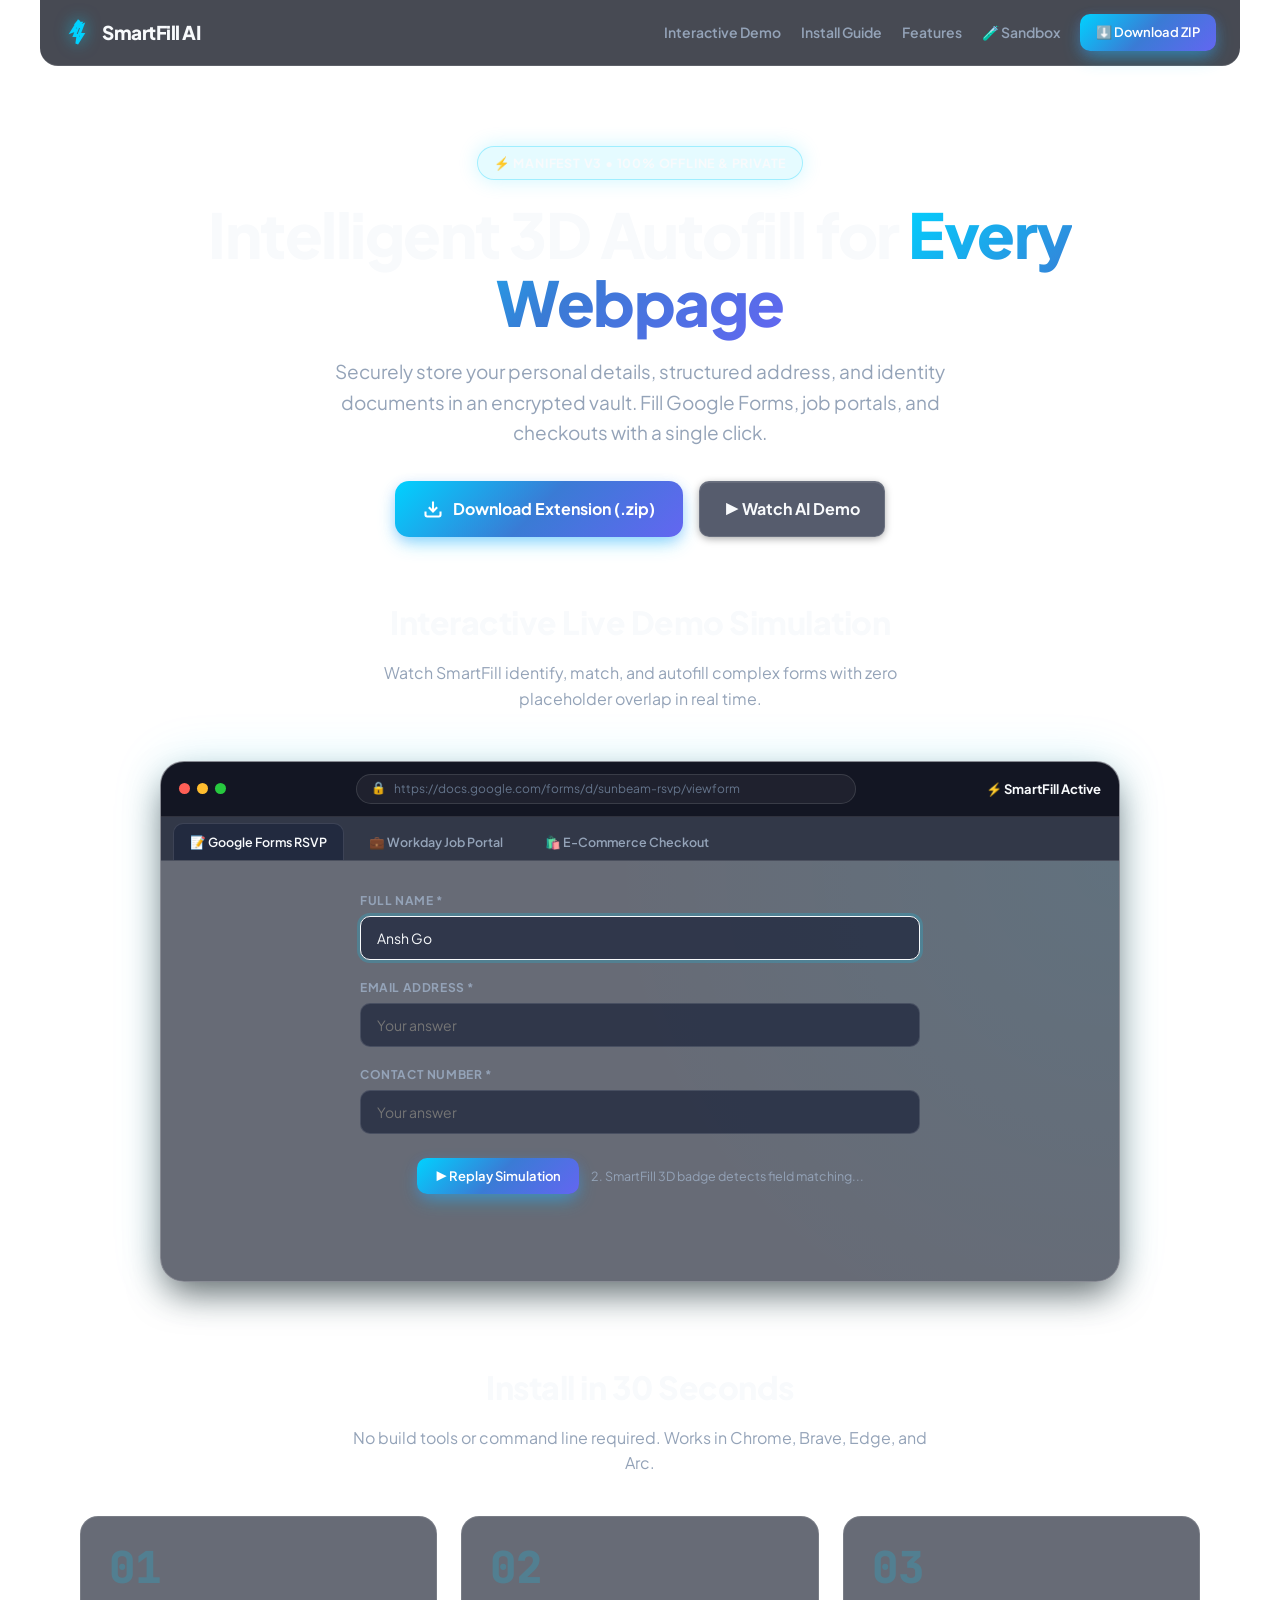
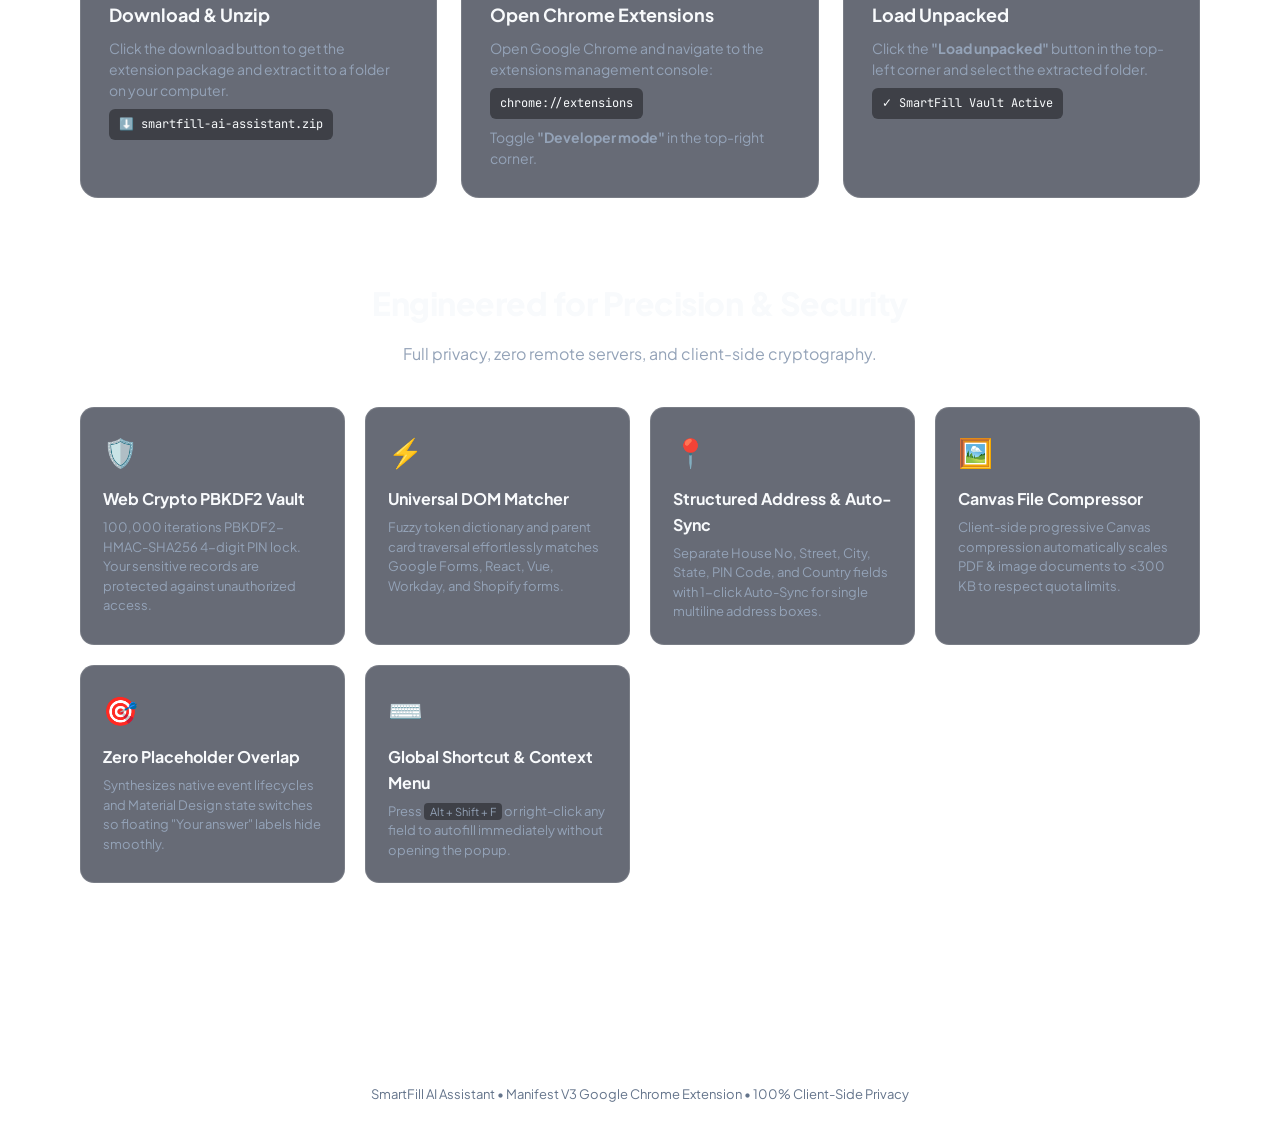
==== index.html @ 6e210630 "feat: complete SmartFill AI Assistant Chrome extension, 3D theme, and Vercel landing page" ====
<!DOCTYPE html>
<html lang="en" data-theme="dark">
<head>
  <meta charset="UTF-8">
  <meta name="viewport" content="width=device-width, initial-scale=1.0">
  <title>SmartFill AI Assistant — Next-Gen 3D Autofill Chrome Extension</title>
  <meta name="description" content="Intelligent 3D Glassmorphic form-filling assistant with client-side document compression & secure cryptographic PIN vault for Google Chrome.">
  <link rel="preconnect" href="https://fonts.googleapis.com">
  <link rel="preconnect" href="https://fonts.gstatic.com" crossorigin>
  <link href="https://fonts.googleapis.com/css2?family=Outfit:wght@300;400;500;600;700;800;900&family=JetBrains+Mono:wght@400;500;700&display=swap" rel="stylesheet">
  <link rel="stylesheet" href="styles/3d-theme.css">
  <style>
    :root {
      --hero-glow: radial-gradient(circle at 50% 20%, rgba(0, 210, 255, 0.15), rgba(112, 0, 255, 0.12) 40%, transparent 70%);
    }

    body {
      background-color: var(--bg-deep);
      background-image: var(--bg-mesh), var(--hero-glow);
      color: var(--text-primary);
      font-family: 'Outfit', -apple-system, sans-serif;
      margin: 0;
      padding: 0;
      overflow-x: hidden;
      line-height: 1.6;
    }

    /* Navbar */
    .navbar {
      position: sticky;
      top: 0;
      z-index: 100;
      backdrop-filter: blur(20px);
      -webkit-backdrop-filter: blur(20px);
      background: rgba(10, 14, 26, 0.75);
      border-bottom: 1px solid var(--glass-border);
      padding: 14px 24px;
      display: flex;
      justify-content: space-between;
      align-items: center;
      max-width: 1200px;
      margin: 0 auto;
      border-radius: 0 0 var(--radius-lg) var(--radius-lg);
    }

    .brand-logo {
      display: flex;
      align-items: center;
      gap: 10px;
      text-decoration: none;
      color: var(--text-primary);
      font-weight: 800;
      font-size: 19px;
      letter-spacing: -0.5px;
    }

    .brand-logo svg {
      width: 28px;
      height: 28px;
      filter: drop-shadow(0 0 8px rgba(0, 210, 255, 0.6));
    }

    .nav-links {
      display: flex;
      align-items: center;
      gap: 20px;
    }

    .nav-link {
      color: var(--text-secondary);
      text-decoration: none;
      font-size: 14px;
      font-weight: 600;
      transition: color var(--transition-fast);
    }
    .nav-link:hover {
      color: var(--primary-cyan);
    }

    /* Container */
    .landing-container {
      max-width: 1160px;
      margin: 0 auto;
      padding: 40px 20px 80px 20px;
    }

    /* Hero Section */
    .hero-section {
      text-align: center;
      padding: 40px 0 60px 0;
      position: relative;
    }

    .hero-badge {
      display: inline-flex;
      align-items: center;
      gap: 8px;
      padding: 6px 16px;
      border-radius: 30px;
      background: rgba(0, 210, 255, 0.1);
      border: 1px solid rgba(0, 210, 255, 0.3);
      color: var(--primary-cyan);
      font-size: 12.5px;
      font-weight: 700;
      text-transform: uppercase;
      letter-spacing: 0.8px;
      margin-bottom: 20px;
      box-shadow: 0 0 20px rgba(0, 210, 255, 0.2);
    }

    .hero-title {
      font-size: clamp(36px, 6vw, 62px);
      font-weight: 900;
      line-height: 1.1;
      letter-spacing: -1.5px;
      margin: 0 auto 20px auto;
      max-width: 900px;
    }

    .hero-title span {
      background: var(--primary-gradient);
      -webkit-background-clip: text;
      -webkit-text-fill-color: transparent;
    }

    .hero-subtitle {
      font-size: clamp(16px, 2vw, 19px);
      color: var(--text-secondary);
      max-width: 680px;
      margin: 0 auto 34px auto;
    }

    .hero-actions {
      display: flex;
      justify-content: center;
      gap: 16px;
      flex-wrap: wrap;
    }

    .btn-download-hero {
      padding: 14px 28px;
      font-size: 16px;
      font-weight: 700;
      border-radius: var(--radius-md);
      display: inline-flex;
      align-items: center;
      gap: 10px;
      text-decoration: none;
    }

    /* Interactive Demo Player Box */
    .demo-player-container {
      margin: 50px auto;
      max-width: 960px;
      border-radius: var(--radius-xl);
      background: var(--surface-1);
      border: 1px solid var(--glass-border-hover);
      box-shadow: var(--depth-lg), 0 0 50px rgba(0, 210, 255, 0.15);
      overflow: hidden;
      position: relative;
    }

    .demo-browser-bar {
      background: rgba(10, 14, 26, 0.9);
      padding: 12px 18px;
      display: flex;
      align-items: center;
      justify-content: space-between;
      border-bottom: 1px solid var(--glass-border);
    }

    .browser-dots {
      display: flex;
      gap: 7px;
    }
    .browser-dot {
      width: 11px;
      height: 11px;
      border-radius: 50%;
    }
    .dot-red { background: #ff5f56; }
    .dot-yellow { background: #ffbd2e; }
    .dot-green { background: #27c93f; }

    .browser-address-bar {
      flex: 1;
      max-width: 500px;
      margin: 0 16px;
      background: rgba(255, 255, 255, 0.05);
      border: 1px solid var(--glass-border);
      border-radius: 20px;
      padding: 4px 14px;
      font-size: 12px;
      color: var(--text-muted);
      display: flex;
      align-items: center;
      gap: 8px;
      font-family: 'JetBrains Mono', monospace;
    }

    .demo-tabs-bar {
      display: flex;
      background: rgba(15, 23, 42, 0.6);
      border-bottom: 1px solid var(--glass-border);
      padding: 6px 12px 0 12px;
      gap: 8px;
    }

    .demo-tab-item {
      padding: 8px 16px;
      font-size: 12.5px;
      font-weight: 600;
      color: var(--text-secondary);
      border-radius: var(--radius-sm) var(--radius-sm) 0 0;
      cursor: pointer;
      border: 1px solid transparent;
      border-bottom: none;
      transition: all var(--transition-fast);
      display: flex;
      align-items: center;
      gap: 6px;
    }

    .demo-tab-item.active {
      background: var(--surface-2);
      color: var(--primary-cyan);
      border-color: var(--glass-border);
    }

    /* Simulation Stage */
    .demo-stage {
      padding: 30px;
      min-height: 420px;
      position: relative;
      background: radial-gradient(circle at top right, rgba(0, 210, 255, 0.06), transparent 50%);
    }

    .stage-form {
      max-width: 560px;
      margin: 0 auto;
    }

    .sim-field {
      margin-bottom: 18px;
      position: relative;
    }

    .sim-label {
      font-size: 12px;
      font-weight: 700;
      text-transform: uppercase;
      letter-spacing: 0.6px;
      color: var(--text-secondary);
      margin-bottom: 6px;
      display: block;
    }

    .sim-input-wrapper {
      position: relative;
    }

    .sim-input {
      width: 100%;
      box-sizing: border-box;
      padding: 12px 16px;
      font-size: 14px;
      background: var(--surface-2);
      border: 1px solid var(--glass-border);
      border-radius: var(--radius-sm);
      color: var(--text-primary);
      outline: none;
      transition: all 0.3s cubic-bezier(0.4, 0, 0.2, 1);
    }

    .sim-input.sim-active {
      border-color: var(--primary-cyan);
      box-shadow: 0 0 0 3px rgba(0, 210, 255, 0.2);
    }

    .sim-input.sim-filled {
      border-color: #10B981;
      background: rgba(16, 185, 129, 0.08);
      box-shadow: 0 0 15px rgba(16, 185, 129, 0.25);
    }

    /* Floating 3D Simulated Badge */
    .sim-floating-badge {
      position: absolute;
      top: -14px;
      right: 14px;
      background: linear-gradient(135deg, rgba(0, 210, 255, 0.95), rgba(112, 0, 255, 0.95));
      color: #ffffff;
      padding: 4px 10px;
      border-radius: 20px;
      font-size: 11px;
      font-weight: 800;
      letter-spacing: 0.5px;
      display: flex;
      align-items: center;
      gap: 5px;
      box-shadow: 0 4px 15px rgba(0, 210, 255, 0.6);
      transform: scale(0);
      opacity: 0;
      transition: all 0.3s cubic-bezier(0.34, 1.56, 0.64, 1);
      cursor: pointer;
      z-index: 10;
    }

    .sim-floating-badge.visible {
      transform: scale(1);
      opacity: 1;
      animation: pulseGlow 1.8s infinite ease-in-out;
    }

    @keyframes pulseGlow {
      0%, 100% { box-shadow: 0 4px 15px rgba(0, 210, 255, 0.6); }
      50% { box-shadow: 0 6px 25px rgba(0, 210, 255, 0.9), 0 0 30px rgba(112, 0, 255, 0.7); }
    }

    .sim-controls {
      display: flex;
      justify-content: center;
      align-items: center;
      gap: 12px;
      margin-top: 24px;
    }

    /* Steps Grid */
    .steps-section {
      margin: 80px 0;
      text-align: center;
    }

    .section-headline {
      font-size: 32px;
      font-weight: 800;
      letter-spacing: -0.5px;
      margin-bottom: 12px;
    }

    .section-desc {
      color: var(--text-secondary);
      font-size: 16px;
      max-width: 600px;
      margin: 0 auto 40px auto;
    }

    .steps-grid {
      display: grid;
      grid-template-columns: repeat(auto-fit, minmax(300px, 1fr));
      gap: 24px;
      text-align: left;
    }

    .step-card {
      background: var(--surface-1);
      border: 1px solid var(--glass-border);
      border-radius: var(--radius-lg);
      padding: 28px;
      position: relative;
      overflow: hidden;
      transition: all var(--transition-normal);
    }
    .step-card:hover {
      transform: translateY(-4px);
      border-color: var(--primary-cyan);
      box-shadow: var(--depth-md), 0 0 25px rgba(0, 210, 255, 0.15);
    }

    .step-number {
      font-size: 44px;
      font-weight: 900;
      color: rgba(0, 210, 255, 0.2);
      line-height: 1;
      margin-bottom: 12px;
      font-family: 'JetBrains Mono', monospace;
    }

    .step-title {
      font-size: 18px;
      font-weight: 700;
      margin-bottom: 8px;
      color: var(--text-primary);
    }

    .step-text {
      color: var(--text-secondary);
      font-size: 14px;
      line-height: 1.5;
    }

    .step-code {
      background: rgba(0, 0, 0, 0.4);
      padding: 6px 10px;
      border-radius: var(--radius-xs);
      font-family: 'JetBrains Mono', monospace;
      font-size: 12px;
      color: var(--primary-cyan);
      display: inline-block;
      margin-top: 8px;
    }

    /* Features Grid */
    .features-grid {
      display: grid;
      grid-template-columns: repeat(auto-fit, minmax(260px, 1fr));
      gap: 20px;
      margin-top: 30px;
    }

    .feature-card {
      background: var(--surface-1);
      border: 1px solid var(--glass-border);
      border-radius: var(--radius-md);
      padding: 22px;
      transition: all var(--transition-fast);
    }
    .feature-card:hover {
      border-color: var(--glass-border-hover);
      transform: translateY(-2px);
    }

    .feature-icon {
      font-size: 28px;
      margin-bottom: 12px;
      display: inline-block;
    }

    .feature-title {
      font-size: 16px;
      font-weight: 700;
      margin-bottom: 6px;
    }

    .feature-desc {
      font-size: 13px;
      color: var(--text-secondary);
      line-height: 1.5;
    }

    /* Footer */
    footer {
      border-top: 1px solid var(--glass-border);
      padding: 40px 20px;
      text-align: center;
      color: var(--text-muted);
      font-size: 13px;
    }
  </style>
</head>
<body>

  <!-- Top Navigation -->
  <header class="navbar">
    <a href="#" class="brand-logo">
      <svg viewBox="0 0 24 24" fill="none" stroke="#00d2ff" stroke-width="2.5">
        <path d="m13 2-2 2.5h3L11 8l5-2-3 8h3L11 22l1-7H9l2-5-4 1.5L13 2z"/>
      </svg>
      <span>SmartFill AI</span>
    </a>
    <nav class="nav-links">
      <a href="#demo" class="nav-link">Interactive Demo</a>
      <a href="#install" class="nav-link">Install Guide</a>
      <a href="#features" class="nav-link">Features</a>
      <a href="test-form.html" target="_blank" class="nav-link">🧪 Sandbox</a>
      <a href="smartfill-ai-assistant.zip" download="smartfill-ai-assistant.zip" class="btn-3d btn-primary" style="padding:8px 16px; font-size:13px;">
        ⬇️ Download ZIP
      </a>
    </nav>
  </header>

  <div class="landing-container">
    
    <!-- Hero Section -->
    <section class="hero-section">
      <div class="hero-badge">⚡ Manifest V3 • 100% Offline & Private</div>
      <h1 class="hero-title">Intelligent 3D Autofill for <span>Every Webpage</span></h1>
      <p class="hero-subtitle">
        Securely store your personal details, structured address, and identity documents in an encrypted vault. Fill Google Forms, job portals, and checkouts with a single click.
      </p>

      <div class="hero-actions">
        <a href="smartfill-ai-assistant.zip" download="smartfill-ai-assistant.zip" class="btn-3d btn-primary btn-download-hero">
          <svg width="20" height="20" viewBox="0 0 24 24" fill="none" stroke="currentColor" stroke-width="2.5">
            <path d="M21 15v4a2 2 0 0 1-2 2H5a2 2 0 0 1-2-2v-4M7 10l5 5 5-5M12 15V3"/>
          </svg>
          Download Extension (.zip)
        </a>
        <a href="#demo" class="btn-3d btn-secondary" style="padding:14px 24px; font-size:16px; font-weight:700; text-decoration:none;">
          ▶ Watch AI Demo
        </a>
      </div>
    </section>

    <!-- Interactive AI Generated Video & Simulation Demo -->
    <section id="demo" style="scroll-margin-top: 80px;">
      <div style="text-align:center; margin-bottom:20px;">
        <h2 class="section-headline">Interactive Live Demo Simulation</h2>
        <p class="section-desc">Watch SmartFill identify, match, and autofill complex forms with zero placeholder overlap in real time.</p>
      </div>

      <div class="demo-player-container">
        <!-- Mock Browser Window -->
        <div class="demo-browser-bar">
          <div class="browser-dots">
            <span class="browser-dot dot-red"></span>
            <span class="browser-dot dot-yellow"></span>
            <span class="browser-dot dot-green"></span>
          </div>
          <div class="browser-address-bar">
            🔒 <span id="demoUrlText">https://docs.google.com/forms/d/sunbeam-rsvp/viewform</span>
          </div>
          <div style="font-size:13px; font-weight:700; color:var(--primary-cyan);">
            ⚡ SmartFill Active
          </div>
        </div>

        <!-- Demo Category Switcher -->
        <div class="demo-tabs-bar">
          <div class="demo-tab-item active" data-scenario="gform">📝 Google Forms RSVP</div>
          <div class="demo-tab-item" data-scenario="job">💼 Workday Job Portal</div>
          <div class="demo-tab-item" data-scenario="checkout">🛍️ E-Commerce Checkout</div>
        </div>

        <!-- Simulation Stage -->
        <div class="demo-stage">
          <div class="stage-form" id="simFormContainer">
            
            <!-- Field 1 -->
            <div class="sim-field">
              <label class="sim-label" id="simLabel1">Full Name *</label>
              <div class="sim-input-wrapper">
                <input type="text" class="sim-input" id="simInput1" placeholder="Your answer" readonly>
                <div class="sim-floating-badge" id="simBadge1">
                  ⚡ SmartFill
                </div>
              </div>
            </div>

            <!-- Field 2 -->
            <div class="sim-field">
              <label class="sim-label" id="simLabel2">Email Address *</label>
              <div class="sim-input-wrapper">
                <input type="text" class="sim-input" id="simInput2" placeholder="Your answer" readonly>
                <div class="sim-floating-badge" id="simBadge2">
                  ⚡ SmartFill
                </div>
              </div>
            </div>

            <!-- Field 3 -->
            <div class="sim-field">
              <label class="sim-label" id="simLabel3">Contact Number *</label>
              <div class="sim-input-wrapper">
                <input type="text" class="sim-input" id="simInput3" placeholder="Your answer" readonly>
                <div class="sim-floating-badge" id="simBadge3">
                  ⚡ SmartFill
                </div>
              </div>
            </div>

          </div>

          <div class="sim-controls">
            <button id="simPlayBtn" class="btn-3d btn-primary btn-sm">▶ Replay Simulation</button>
            <span id="simStatusText" style="font-size:12.5px; color:var(--text-secondary);">Simulating user interaction...</span>
          </div>
        </div>
      </div>
    </section>

    <!-- Installation Steps Section -->
    <section id="install" class="steps-section" style="scroll-margin-top: 80px;">
      <h2 class="section-headline">Install in 30 Seconds</h2>
      <p class="section-desc">No build tools or command line required. Works in Chrome, Brave, Edge, and Arc.</p>

      <div class="steps-grid">
        <div class="step-card">
          <div class="step-number">01</div>
          <h3 class="step-title">Download & Unzip</h3>
          <p class="step-text">Click the download button to get the extension package and extract it to a folder on your computer.</p>
          <a href="smartfill-ai-assistant.zip" download="smartfill-ai-assistant.zip" class="step-code" style="text-decoration:none; display:inline-block;">⬇️ smartfill-ai-assistant.zip</a>
        </div>

        <div class="step-card">
          <div class="step-number">02</div>
          <h3 class="step-title">Open Chrome Extensions</h3>
          <p class="step-text">Open Google Chrome and navigate to the extensions management console:</p>
          <span class="step-code">chrome://extensions</span>
          <p class="step-text" style="margin-top:8px;">Toggle <strong>"Developer mode"</strong> in the top-right corner.</p>
        </div>

        <div class="step-card">
          <div class="step-number">03</div>
          <h3 class="step-title">Load Unpacked</h3>
          <p class="step-text">Click the <strong>"Load unpacked"</strong> button in the top-left corner and select the extracted folder.</p>
          <span class="step-code">✓ SmartFill Vault Active</span>
        </div>
      </div>
    </section>

    <!-- Features Section -->
    <section id="features" style="margin: 80px 0; scroll-margin-top: 80px;">
      <div style="text-align:center;">
        <h2 class="section-headline">Engineered for Precision & Security</h2>
        <p class="section-desc">Full privacy, zero remote servers, and client-side cryptography.</p>
      </div>

      <div class="features-grid">
        <div class="feature-card">
          <div class="feature-icon">🛡️</div>
          <h3 class="feature-title">Web Crypto PBKDF2 Vault</h3>
          <p class="feature-desc">100,000 iterations PBKDF2-HMAC-SHA256 4-digit PIN lock. Your sensitive records are protected against unauthorized access.</p>
        </div>

        <div class="feature-card">
          <div class="feature-icon">⚡</div>
          <h3 class="feature-title">Universal DOM Matcher</h3>
          <p class="feature-desc">Fuzzy token dictionary and parent card traversal effortlessly matches Google Forms, React, Vue, Workday, and Shopify forms.</p>
        </div>

        <div class="feature-card">
          <div class="feature-icon">📍</div>
          <h3 class="feature-title">Structured Address & Auto-Sync</h3>
          <p class="feature-desc">Separate House No, Street, City, State, PIN Code, and Country fields with 1-click Auto-Sync for single multiline address boxes.</p>
        </div>

        <div class="feature-card">
          <div class="feature-icon">🖼️</div>
          <h3 class="feature-title">Canvas File Compressor</h3>
          <p class="feature-desc">Client-side progressive Canvas compression automatically scales PDF & image documents to <300 KB to respect quota limits.</p>
        </div>

        <div class="feature-card">
          <div class="feature-icon">🎯</div>
          <h3 class="feature-title">Zero Placeholder Overlap</h3>
          <p class="feature-desc">Synthesizes native event lifecycles and Material Design state switches so floating "Your answer" labels hide smoothly.</p>
        </div>

        <div class="feature-card">
          <div class="feature-icon">⌨️</div>
          <h3 class="feature-title">Global Shortcut & Context Menu</h3>
          <p class="feature-desc">Press <kbd style="background:rgba(0,0,0,0.4); padding:2px 6px; border-radius:4px; font-size:11px;">Alt + Shift + F</kbd> or right-click any field to autofill immediately without opening the popup.</p>
        </div>
      </div>
    </section>

  </div>

  <footer>
    <p>SmartFill AI Assistant • Manifest V3 Google Chrome Extension • 100% Client-Side Privacy</p>
  </footer>

  <!-- Simulation Script -->
  <script>
    const scenarios = {
      gform: {
        url: 'https://docs.google.com/forms/d/sunbeam-rsvp/viewform',
        f1: { label: 'Full Name *', value: 'Ansh Goyal' },
        f2: { label: 'Email Address(You Used to Fill The Form) *', value: 'ansh.26bcs10099@sst.scaler.com' },
        f3: { label: 'Contact Number *', value: '9950510357' }
      },
      job: {
        url: 'https://workday.com/careers/senior-engineer/apply',
        f1: { label: 'Candidate Full Name', value: 'Ansh Goyal' },
        f2: { label: 'Work Email Address', value: 'ansh.26bcs10099@sst.scaler.com' },
        f3: { label: 'Mobile / Phone', value: '+91 9950510357' }
      },
      checkout: {
        url: 'https://checkout.shopify.com/pay/order-8921',
        f1: { label: 'Recipient Name', value: 'Ansh Goyal' },
        f2: { label: 'Billing Email', value: 'ansh.26bcs10099@sst.scaler.com' },
        f3: { label: 'Phone Number', value: '+91 9950510357' }
      }
    };

    let currentScenario = 'gform';
    let simTimeout = null;

    const demoUrlText = document.getElementById('demoUrlText');
    const simLabel1 = document.getElementById('simLabel1');
    const simLabel2 = document.getElementById('simLabel2');
    const simLabel3 = document.getElementById('simLabel3');
    const simInput1 = document.getElementById('simInput1');
    const simInput2 = document.getElementById('simInput2');
    const simInput3 = document.getElementById('simInput3');
    const simBadge1 = document.getElementById('simBadge1');
    const simBadge2 = document.getElementById('simBadge2');
    const simBadge3 = document.getElementById('simBadge3');
    const simPlayBtn = document.getElementById('simPlayBtn');
    const simStatusText = document.getElementById('simStatusText');
    const demoTabItems = document.querySelectorAll('.demo-tab-item');

    function loadScenario(key) {
      currentScenario = key;
      const data = scenarios[key];
      demoUrlText.textContent = data.url;
      simLabel1.textContent = data.f1.label;
      simLabel2.textContent = data.f2.label;
      simLabel3.textContent = data.f3.label;
      resetSimulation();
      runSimulation();
    }

    demoTabItems.forEach(tab => {
      tab.addEventListener('click', () => {
        demoTabItems.forEach(t => t.classList.remove('active'));
        tab.classList.add('active');
        loadScenario(tab.getAttribute('data-scenario'));
      });
    });

    function resetSimulation() {
      if (simTimeout) clearTimeout(simTimeout);
      [simInput1, simInput2, simInput3].forEach(input => {
        input.value = '';
        input.classList.remove('sim-active', 'sim-filled');
      });
      [simBadge1, simBadge2, simBadge3].forEach(badge => {
        badge.classList.remove('visible');
      });
    }

    function typeWriter(element, text, callback) {
      let i = 0;
      element.value = '';
      element.classList.add('sim-active');
      const interval = setInterval(() => {
        element.value += text.charAt(i);
        i++;
        if (i >= text.length) {
          clearInterval(interval);
          element.classList.remove('sim-active');
          element.classList.add('sim-filled');
          if (callback) callback();
        }
      }, 45);
    }

    function runSimulation() {
      resetSimulation();
      const data = scenarios[currentScenario];
      simStatusText.textContent = '1. User focuses field...';

      // Step 1: Focus input 1 & reveal badge
      simTimeout = setTimeout(() => {
        simInput1.classList.add('sim-active');
        simBadge1.classList.add('visible');
        simStatusText.textContent = '2. SmartFill 3D badge detects field matching...';

        // Step 2: Click badge & fill Field 1
        simTimeout = setTimeout(() => {
          simBadge1.classList.remove('visible');
          typeWriter(simInput1, data.f1.value, () => {
            simStatusText.textContent = '3. Autofilling remaining fields across page...';

            // Step 3: Fill Field 2
            simTimeout = setTimeout(() => {
              typeWriter(simInput2, data.f2.value, () => {
                
                // Step 4: Fill Field 3
                simTimeout = setTimeout(() => {
                  typeWriter(simInput3, data.f3.value, () => {
                    simStatusText.textContent = '✨ 100% Autofill Complete with zero placeholder overlap!';
                  });
                }, 300);
              });
            }, 300);
          });
        }, 1000);
      }, 600);
    }

    simPlayBtn.addEventListener('click', runSimulation);

    // Run simulation on start
    runSimulation();
  </script>
</body>
</html>
---- styles/3d-theme.css ----
/* ===================================================================
   SmartFill AI Assistant — 3D Glassmorphic Design System (3d-theme.css)
   =================================================================== */

@import url('https://fonts.googleapis.com/css2?family=Plus+Jakarta+Sans:wght@400;500;600;700;800&family=JetBrains+Mono:wght@400;500;600&display=swap');

:root {
  /* Color Palette - Cyber Obsidian Dark (Default) */
  --bg-base: #0a0d14;
  --bg-gradient: radial-gradient(circle at 10% 10%, #171d2d 0%, #0a0d14 70%, #07090e 100%);
  --surface-1: rgba(22, 28, 45, 0.65);
  --surface-2: rgba(30, 38, 60, 0.75);
  --surface-3: rgba(42, 53, 82, 0.85);
  --surface-hover: rgba(48, 62, 96, 0.85);
  --surface-active: rgba(26, 33, 52, 0.95);
  
  /* Glass & Borders */
  --glass-border: rgba(255, 255, 255, 0.12);
  --glass-border-hover: rgba(255, 255, 255, 0.22);
  --glass-border-focus: rgba(0, 210, 255, 0.6);
  --glass-blur: blur(16px);
  --glass-highlight: inset 0 1px 0 rgba(255, 255, 255, 0.18);
  
  /* Text */
  --text-primary: #f8fafc;
  --text-secondary: #94a3b8;
  --text-muted: #64748b;
  --text-inverse: #0f172a;
  
  /* Brand & Accents */
  --primary-start: #00d2ff;
  --primary-end: #3a7bd5;
  --primary-gradient: linear-gradient(135deg, #00d2ff 0%, #3a7bd5 50%, #6366f1 100%);
  --primary-shadow: 0 8px 20px -4px rgba(0, 210, 255, 0.45), 0 4px 12px rgba(99, 102, 241, 0.25);
  --primary-glow: 0 0 24px rgba(0, 210, 255, 0.35);
  
  --secondary-gradient: linear-gradient(135deg, #8a2be2 0%, #4a00e0 100%);
  --accent-purple: #a855f7;
  --accent-cyan: #06b6d4;
  --accent-emerald: #10b981;
  --accent-amber: #f59e0b;
  --accent-rose: #f43f5e;
  
  /* 3D Shadows & Depth */
  --depth-sm: 0 2px 8px -1px rgba(0, 0, 0, 0.4), inset 0 1px 0 rgba(255, 255, 255, 0.1);
  --depth-md: 0 8px 24px -4px rgba(0, 0, 0, 0.5), inset 0 1px 0 rgba(255, 255, 255, 0.15);
  --depth-lg: 0 16px 36px -6px rgba(0, 0, 0, 0.6), inset 0 1px 0 rgba(255, 255, 255, 0.2);
  --depth-card-tilt: 0 12px 30px rgba(0, 0, 0, 0.45), 0 1px 3px rgba(0, 210, 255, 0.1);
  
  /* Spacing & Radii */
  --radius-xs: 6px;
  --radius-sm: 10px;
  --radius-md: 14px;
  --radius-lg: 18px;
  --radius-xl: 24px;
  --radius-pill: 9999px;
  
  /* Transitions */
  --transition-fast: 0.15s cubic-bezier(0.4, 0, 0.2, 1);
  --transition-smooth: 0.25s cubic-bezier(0.16, 1, 0.3, 1);
  --transition-bounce: 0.35s cubic-bezier(0.34, 1.56, 0.64, 1);
}

/* Light Theme Variables */
[data-theme="light"] {
  --bg-base: #f1f5f9;
  --bg-gradient: radial-gradient(circle at 10% 10%, #ffffff 0%, #f1f5f9 70%, #e2e8f0 100%);
  --surface-1: rgba(255, 255, 255, 0.75);
  --surface-2: rgba(248, 250, 252, 0.85);
  --surface-3: rgba(241, 245, 249, 0.95);
  --surface-hover: rgba(226, 232, 240, 0.9);
  --surface-active: rgba(203, 213, 225, 0.95);
  
  --glass-border: rgba(15, 23, 42, 0.08);
  --glass-border-hover: rgba(15, 23, 42, 0.16);
  --glass-border-focus: rgba(0, 180, 240, 0.8);
  --glass-highlight: inset 0 1px 0 rgba(255, 255, 255, 0.8);
  
  --text-primary: #0f172a;
  --text-secondary: #475569;
  --text-muted: #94a3b8;
  --text-inverse: #ffffff;
  
  --primary-shadow: 0 8px 20px -4px rgba(0, 180, 240, 0.35);
  --primary-glow: 0 0 20px rgba(0, 180, 240, 0.2);
  --depth-sm: 0 2px 8px -1px rgba(15, 23, 42, 0.08), inset 0 1px 0 rgba(255, 255, 255, 0.8);
  --depth-md: 0 8px 20px -4px rgba(15, 23, 42, 0.12), inset 0 1px 0 rgba(255, 255, 255, 0.9);
  --depth-lg: 0 16px 32px -6px rgba(15, 23, 42, 0.16), inset 0 1px 0 rgba(255, 255, 255, 1);
}

/* ===================================================================
   Base Reset & Typography
   =================================================================== */
* {
  margin: 0;
  padding: 0;
  box-sizing: border-box;
  font-family: 'Plus Jakarta Sans', -apple-system, BlinkMacSystemFont, 'Segoe UI', Roboto, sans-serif;
  -webkit-font-smoothing: antialiased;
}

body {
  background: var(--bg-gradient);
  background-color: var(--bg-base);
  color: var(--text-primary);
  min-height: 100vh;
  overflow-x: hidden;
}

/* Custom Scrollbar */
::-webkit-scrollbar {
  width: 6px;
  height: 6px;
}
::-webkit-scrollbar-track {
  background: rgba(0, 0, 0, 0.05);
}
::-webkit-scrollbar-thumb {
  background: rgba(148, 163, 184, 0.25);
  border-radius: 4px;
}
::-webkit-scrollbar-thumb:hover {
  background: rgba(148, 163, 184, 0.45);
}

/* ===================================================================
   3D Glass Card Components
   =================================================================== */
.glass-panel {
  background: var(--surface-1);
  backdrop-filter: var(--glass-blur);
  -webkit-backdrop-filter: var(--glass-blur);
  border: 1px solid var(--glass-border);
  box-shadow: var(--depth-md);
  border-radius: var(--radius-md);
  position: relative;
  transition: all var(--transition-smooth);
}

.glass-card-3d {
  background: var(--surface-2);
  backdrop-filter: var(--glass-blur);
  -webkit-backdrop-filter: var(--glass-blur);
  border: 1px solid var(--glass-border);
  border-radius: var(--radius-md);
  box-shadow: var(--depth-sm);
  padding: 14px;
  transition: transform var(--transition-bounce), box-shadow var(--transition-smooth), border-color var(--transition-smooth);
  position: relative;
  overflow: hidden;
}

.glass-card-3d::before {
  content: '';
  position: absolute;
  top: 0;
  left: 0;
  right: 0;
  height: 1px;
  background: linear-gradient(90deg, transparent, rgba(255, 255, 255, 0.3), transparent);
  pointer-events: none;
}

.glass-card-3d:hover {
  transform: translateY(-2px);
  box-shadow: var(--depth-card-tilt);
  border-color: var(--glass-border-hover);
}

/* ===================================================================
   Buttons & Interactive 3D Elements
   =================================================================== */
.btn-3d {
  display: inline-flex;
  align-items: center;
  justify-content: center;
  gap: 8px;
  font-weight: 600;
  font-size: 13px;
  padding: 10px 18px;
  border-radius: var(--radius-sm);
  border: none;
  cursor: pointer;
  outline: none;
  text-decoration: none;
  user-select: none;
  position: relative;
  overflow: hidden;
  transition: all var(--transition-fast);
}

.btn-3d:active {
  transform: translateY(1.5px) scale(0.98);
}

.btn-primary {
  background: var(--primary-gradient);
  color: #ffffff;
  box-shadow: var(--primary-shadow);
}

.btn-primary::after {
  content: '';
  position: absolute;
  top: -50%;
  left: -50%;
  width: 200%;
  height: 200%;
  background: radial-gradient(circle, rgba(255,255,255,0.3) 0%, transparent 60%);
  opacity: 0;
  transition: opacity var(--transition-fast);
  pointer-events: none;
}

.btn-primary:hover {
  box-shadow: 0 10px 25px -4px rgba(0, 210, 255, 0.6), var(--primary-glow);
  transform: translateY(-1px);
}
.btn-primary:hover::after {
  opacity: 1;
}

.btn-secondary {
  background: var(--surface-2);
  border: 1px solid var(--glass-border);
  color: var(--text-primary);
  box-shadow: var(--depth-sm);
}
.btn-secondary:hover {
  background: var(--surface-hover);
  border-color: var(--glass-border-hover);
  color: var(--text-primary);
}

.btn-danger {
  background: linear-gradient(135deg, #f43f5e 0%, #be123c 100%);
  color: #fff;
  box-shadow: 0 4px 14px rgba(244, 63, 94, 0.35);
}
.btn-danger:hover {
  box-shadow: 0 6px 20px rgba(244, 63, 94, 0.55);
}

.btn-emerald {
  background: linear-gradient(135deg, #10b981 0%, #059669 100%);
  color: #fff;
  box-shadow: 0 4px 14px rgba(16, 185, 129, 0.35);
}

.btn-icon {
  width: 32px;
  height: 32px;
  padding: 0;
  border-radius: var(--radius-xs);
  display: inline-flex;
  align-items: center;
  justify-content: center;
  background: var(--surface-2);
  border: 1px solid var(--glass-border);
  color: var(--text-secondary);
  cursor: pointer;
  transition: all var(--transition-fast);
}
.btn-icon:hover {
  background: var(--surface-hover);
  color: var(--text-primary);
  border-color: var(--glass-border-hover);
  transform: scale(1.05);
}

/* ===================================================================
   Form Controls & Modern Floating Inputs
   =================================================================== */
.form-group {
  margin-bottom: 12px;
  display: flex;
  flex-direction: column;
  gap: 5px;
}

.form-label {
  font-size: 11px;
  font-weight: 700;
  text-transform: uppercase;
  letter-spacing: 0.6px;
  color: var(--text-secondary);
  display: flex;
  align-items: center;
  justify-content: space-between;
}

.input-3d {
  width: 100%;
  padding: 9px 12px;
  font-size: 13px;
  background: var(--surface-2);
  color: var(--text-primary);
  border: 1px solid var(--glass-border);
  border-radius: var(--radius-sm);
  outline: none;
  box-shadow: inset 0 2px 4px rgba(0, 0, 0, 0.15);
  transition: all var(--transition-smooth);
}

.input-3d:focus {
  border-color: var(--glass-border-focus);
  background: var(--surface-3);
  box-shadow: 0 0 0 3px rgba(0, 210, 255, 0.2), inset 0 1px 2px rgba(0, 0, 0, 0.1);
}

.input-3d::placeholder {
  color: var(--text-muted);
  font-size: 12px;
}

.input-3d:disabled {
  opacity: 0.6;
  cursor: not-allowed;
  background: rgba(0, 0, 0, 0.2);
}

.input-3d.input-valid {
  border-color: rgba(16, 185, 129, 0.6) !important;
  box-shadow: 0 0 0 2px rgba(16, 185, 129, 0.2) !important;
}

.input-3d.input-invalid {
  border-color: rgba(244, 63, 94, 0.7) !important;
  box-shadow: 0 0 0 2px rgba(244, 63, 94, 0.25) !important;
}

.validation-hint {
  font-size: 10.5px;
  font-weight: 600;
  margin-top: 2px;
  min-height: 14px;
  display: flex;
  align-items: center;
  gap: 4px;
  transition: all var(--transition-fast);
}

.validation-hint.valid {
  color: #34d399;
}

.validation-hint.invalid {
  color: #fb7185;
}

textarea.input-3d {
  resize: vertical;
  min-height: 60px;
}

/* ===================================================================
   Pulsing Orbs & Live Badges
   =================================================================== */
.status-badge {
  display: inline-flex;
  align-items: center;
  gap: 6px;
  padding: 4px 10px;
  border-radius: var(--radius-pill);
  font-size: 11px;
  font-weight: 700;
  background: rgba(16, 185, 129, 0.15);
  border: 1px solid rgba(16, 185, 129, 0.35);
  color: #34d399;
}

.pulse-dot {
  width: 7px;
  height: 7px;
  border-radius: 50%;
  background: #10b981;
  box-shadow: 0 0 8px #10b981;
  animation: pulse-glow 2s infinite;
}

@keyframes pulse-glow {
  0% { transform: scale(0.95); box-shadow: 0 0 0 0 rgba(16, 185, 129, 0.7); }
  70% { transform: scale(1.1); box-shadow: 0 0 0 6px rgba(16, 185, 129, 0); }
  100% { transform: scale(0.95); box-shadow: 0 0 0 0 rgba(16, 185, 129, 0); }
}

/* ===================================================================
   Progress Meter & Storage Bar
   =================================================================== */
.meter-wrapper {
  width: 100%;
  background: rgba(0, 0, 0, 0.3);
  height: 7px;
  border-radius: var(--radius-pill);
  overflow: hidden;
  border: 1px solid var(--glass-border);
  position: relative;
}

.meter-fill {
  height: 100%;
  width: 0%;
  background: linear-gradient(90deg, #00d2ff 0%, #6366f1 75%, #a855f7 100%);
  border-radius: var(--radius-pill);
  transition: width 0.6s cubic-bezier(0.34, 1.56, 0.64, 1);
  box-shadow: 0 0 10px rgba(0, 210, 255, 0.5);
}

.meter-fill.warning {
  background: linear-gradient(90deg, #f59e0b 0%, #ef4444 100%);
  box-shadow: 0 0 10px rgba(239, 68, 68, 0.6);
}

/* ===================================================================
   3D PIN Entry Modal
   =================================================================== */
.modal-overlay {
  position: fixed;
  inset: 0;
  background: rgba(5, 8, 15, 0.85);
  backdrop-filter: blur(8px);
  -webkit-backdrop-filter: blur(8px);
  display: flex;
  align-items: center;
  justify-content: center;
  z-index: 1000;
  opacity: 0;
  pointer-events: none;
  transition: opacity var(--transition-smooth);
}

.modal-overlay.active {
  opacity: 1;
  pointer-events: auto;
}

.modal-card-3d {
  background: var(--surface-2);
  border: 1px solid var(--glass-border);
  box-shadow: var(--depth-lg), 0 0 40px rgba(0, 210, 255, 0.15);
  border-radius: var(--radius-xl);
  padding: 24px;
  width: 90%;
  max-width: 360px;
  text-align: center;
  transform: scale(0.9) translateY(15px);
  transition: transform var(--transition-bounce), opacity var(--transition-smooth);
}

.modal-overlay.active .modal-card-3d {
  transform: scale(1) translateY(0);
}

.pin-inputs-container {
  display: flex;
  gap: 12px;
  justify-content: center;
  margin: 20px 0;
}

.pin-digit-box {
  width: 48px;
  height: 54px;
  font-size: 24px;
  font-weight: 700;
  font-family: 'JetBrains Mono', monospace;
  text-align: center;
  background: var(--surface-1);
  border: 2px solid var(--glass-border);
  border-radius: var(--radius-sm);
  color: var(--text-primary);
  box-shadow: inset 0 2px 6px rgba(0, 0, 0, 0.3);
  transition: all var(--transition-fast);
  outline: none;
}

.pin-digit-box:focus {
  border-color: var(--primary-start);
  box-shadow: 0 0 16px rgba(0, 210, 255, 0.4), inset 0 2px 4px rgba(0, 0, 0, 0.2);
  transform: scale(1.05);
}

.shake {
  animation: shake 0.4s cubic-bezier(0.36, 0.07, 0.19, 0.97) both;
}

@keyframes shake {
  10%, 90% { transform: translate3d(-2px, 0, 0); }
  20%, 80% { transform: translate3d(4px, 0, 0); }
  30%, 50%, 70% { transform: translate3d(-6px, 0, 0); }
  40%, 60% { transform: translate3d(6px, 0, 0); }
}

/* ===================================================================
   Interactive Toggle Switch
   =================================================================== */
.toggle-switch {
  position: relative;
  display: inline-block;
  width: 42px;
  height: 22px;
}

.toggle-switch input {
  opacity: 0;
  width: 0;
  height: 0;
}

.toggle-slider {
  position: absolute;
  cursor: pointer;
  inset: 0;
  background-color: var(--surface-3);
  border: 1px solid var(--glass-border);
  transition: 0.3s;
  border-radius: 22px;
}

.toggle-slider:before {
  position: absolute;
  content: "";
  height: 16px;
  width: 16px;
  left: 2px;
  bottom: 2px;
  background-color: #ffffff;
  transition: 0.3s cubic-bezier(0.34, 1.56, 0.64, 1);
  border-radius: 50%;
  box-shadow: 0 2px 5px rgba(0,0,0,0.3);
}

input:checked + .toggle-slider {
  background: var(--primary-gradient);
  border-color: rgba(0, 210, 255, 0.5);
}

input:checked + .toggle-slider:before {
  transform: translateX(20px);
}
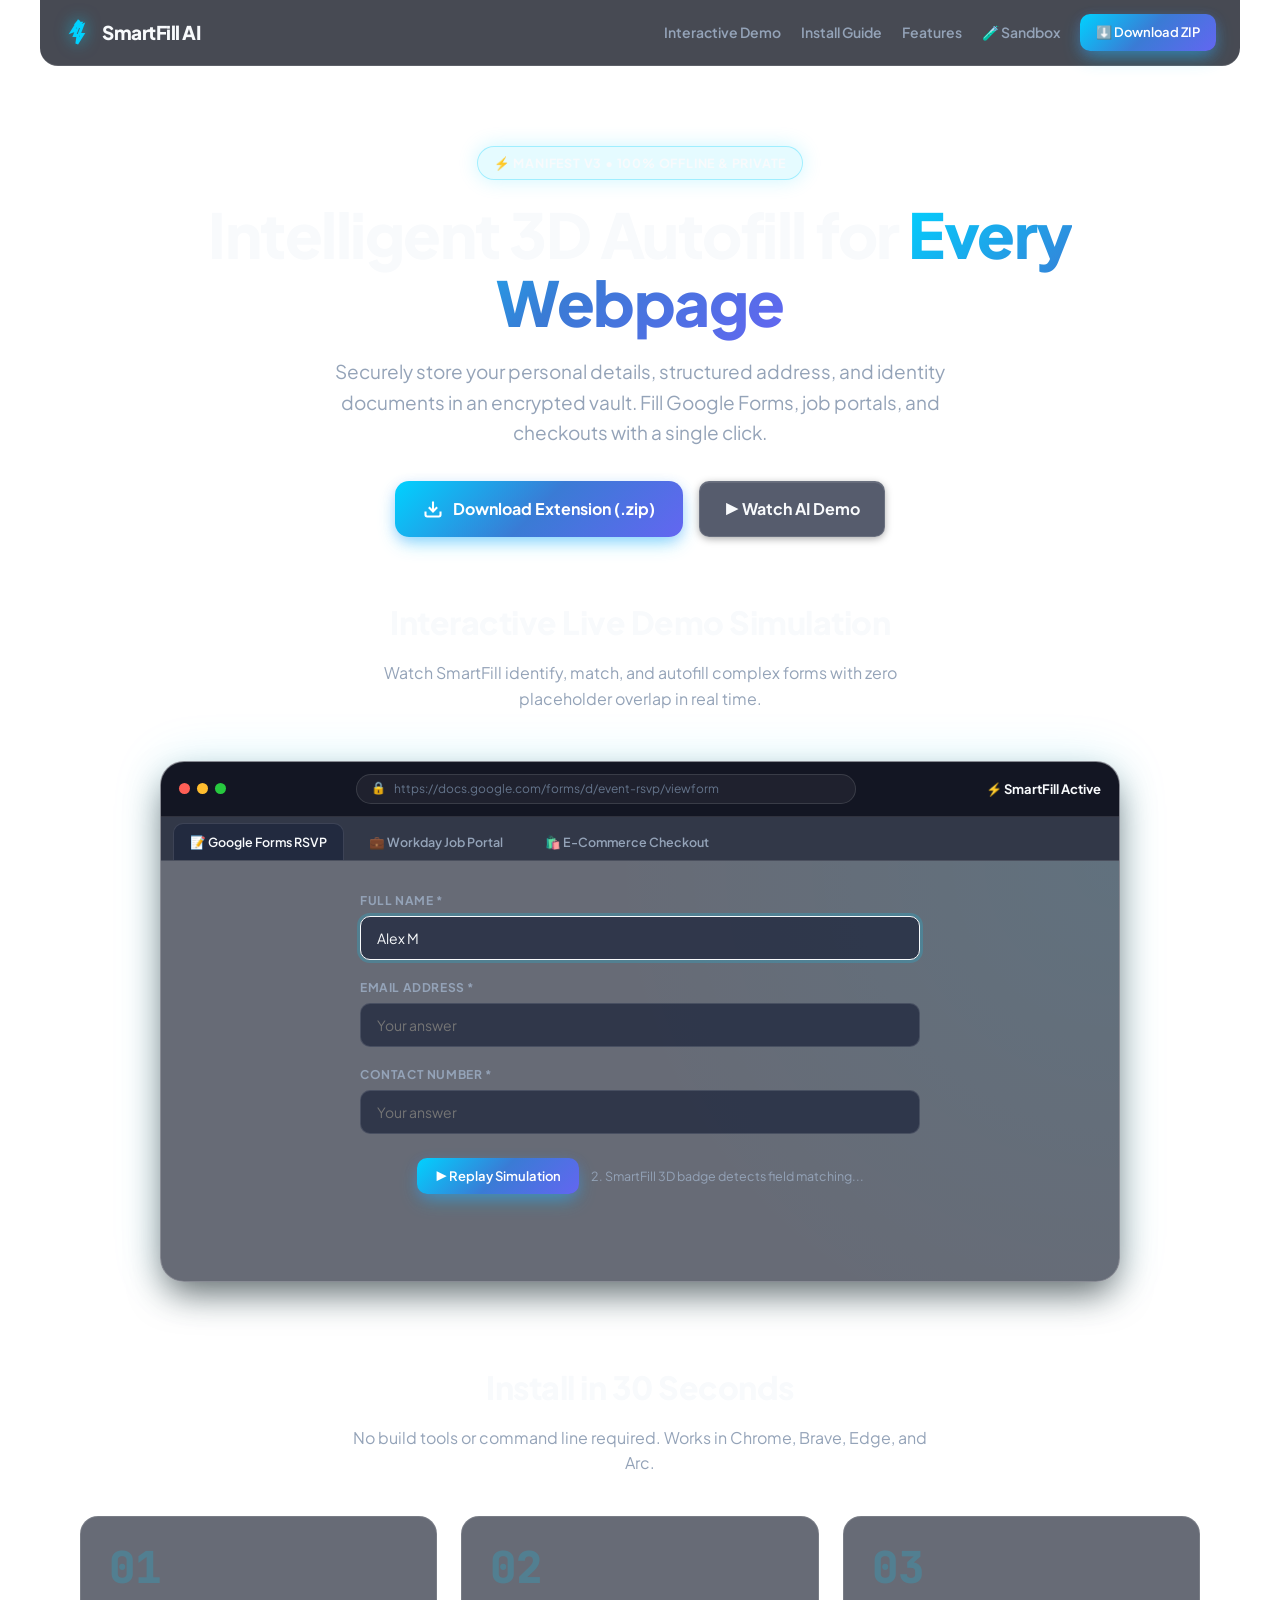
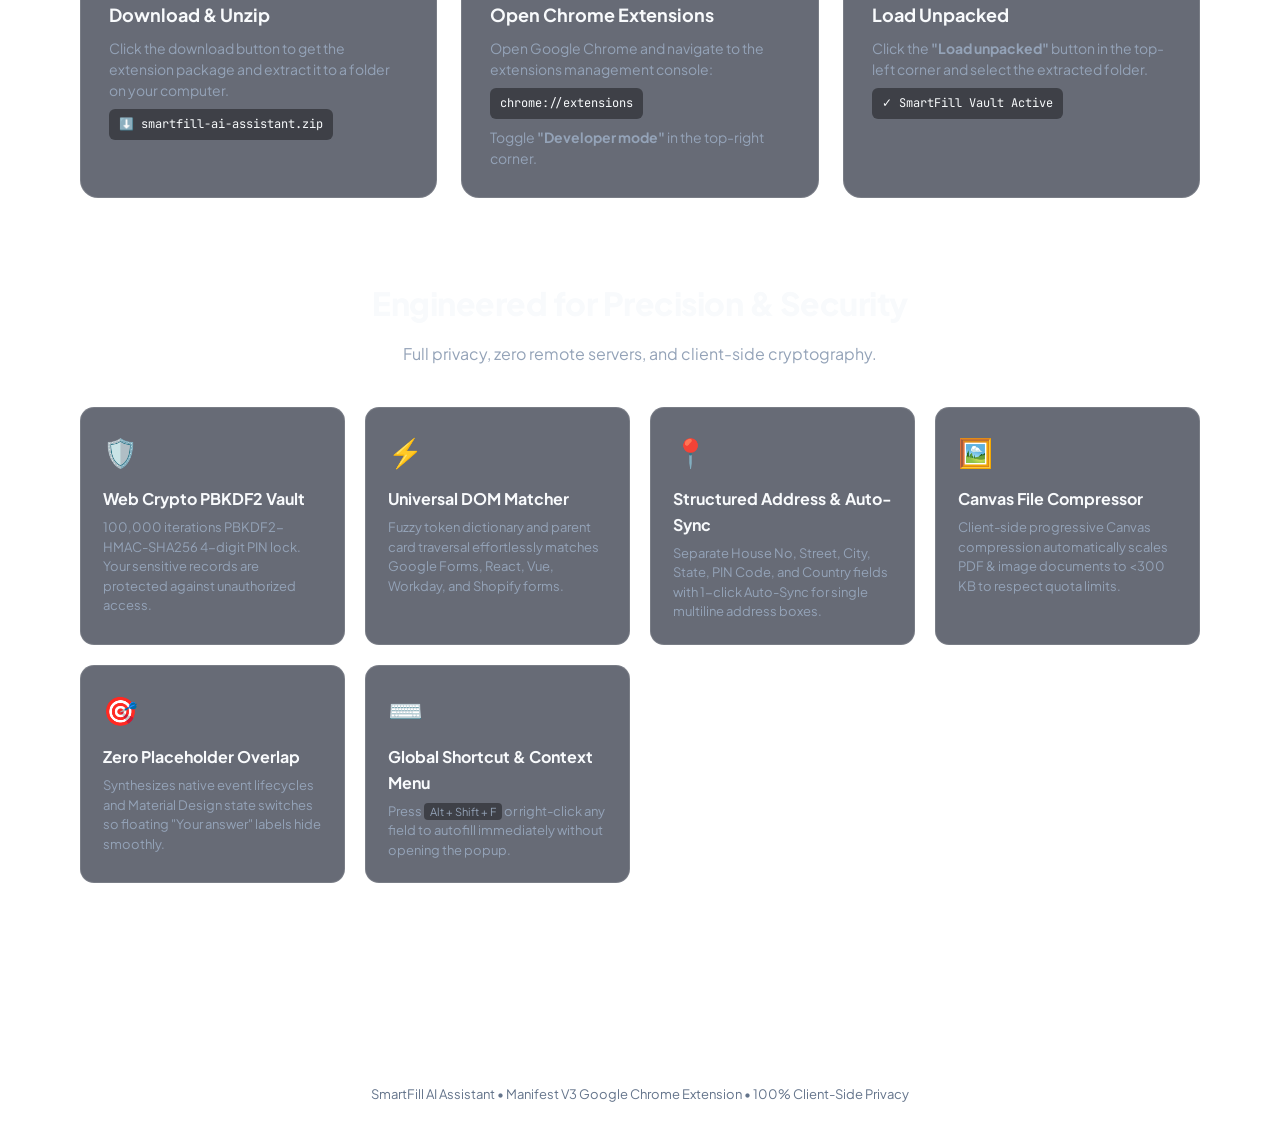
==== commit dea63f0a: "chore: replace personal details with mock demo profile in landing page simulation" ====
--- a/index.html
+++ b/index.html
@@ -508,7 +508,7 @@
             <span class="browser-dot dot-green"></span>
           </div>
           <div class="browser-address-bar">
-            🔒 <span id="demoUrlText">https://docs.google.com/forms/d/sunbeam-rsvp/viewform</span>
+            🔒 <span id="demoUrlText">https://docs.google.com/forms/d/event-rsvp/viewform</span>
           </div>
           <div style="font-size:13px; font-weight:700; color:var(--primary-cyan);">
             ⚡ SmartFill Active
@@ -655,22 +655,22 @@
   <script>
     const scenarios = {
       gform: {
-        url: 'https://docs.google.com/forms/d/sunbeam-rsvp/viewform',
-        f1: { label: 'Full Name *', value: 'Ansh Goyal' },
-        f2: { label: 'Email Address(You Used to Fill The Form) *', value: 'ansh.26bcs10099@sst.scaler.com' },
-        f3: { label: 'Contact Number *', value: '9950510357' }
+        url: 'https://docs.google.com/forms/d/event-rsvp/viewform',
+        f1: { label: 'Full Name *', value: 'Alex Morgan' },
+        f2: { label: 'Email Address *', value: 'alex.morgan@techcorp.io' },
+        f3: { label: 'Contact Number *', value: '+1 (555) 234-5678' }
       },
       job: {
         url: 'https://workday.com/careers/senior-engineer/apply',
-        f1: { label: 'Candidate Full Name', value: 'Ansh Goyal' },
-        f2: { label: 'Work Email Address', value: 'ansh.26bcs10099@sst.scaler.com' },
-        f3: { label: 'Mobile / Phone', value: '+91 9950510357' }
+        f1: { label: 'Candidate Full Name', value: 'Alex Morgan' },
+        f2: { label: 'Work Email Address', value: 'alex.morgan@techcorp.io' },
+        f3: { label: 'Mobile / Phone', value: '+1 (555) 234-5678' }
       },
       checkout: {
         url: 'https://checkout.shopify.com/pay/order-8921',
-        f1: { label: 'Recipient Name', value: 'Ansh Goyal' },
-        f2: { label: 'Billing Email', value: 'ansh.26bcs10099@sst.scaler.com' },
-        f3: { label: 'Phone Number', value: '+91 9950510357' }
+        f1: { label: 'Recipient Name', value: 'Alex Morgan' },
+        f2: { label: 'Billing Email', value: 'alex.morgan@techcorp.io' },
+        f3: { label: 'Phone Number', value: '+1 (555) 234-5678' }
       }
     };
 
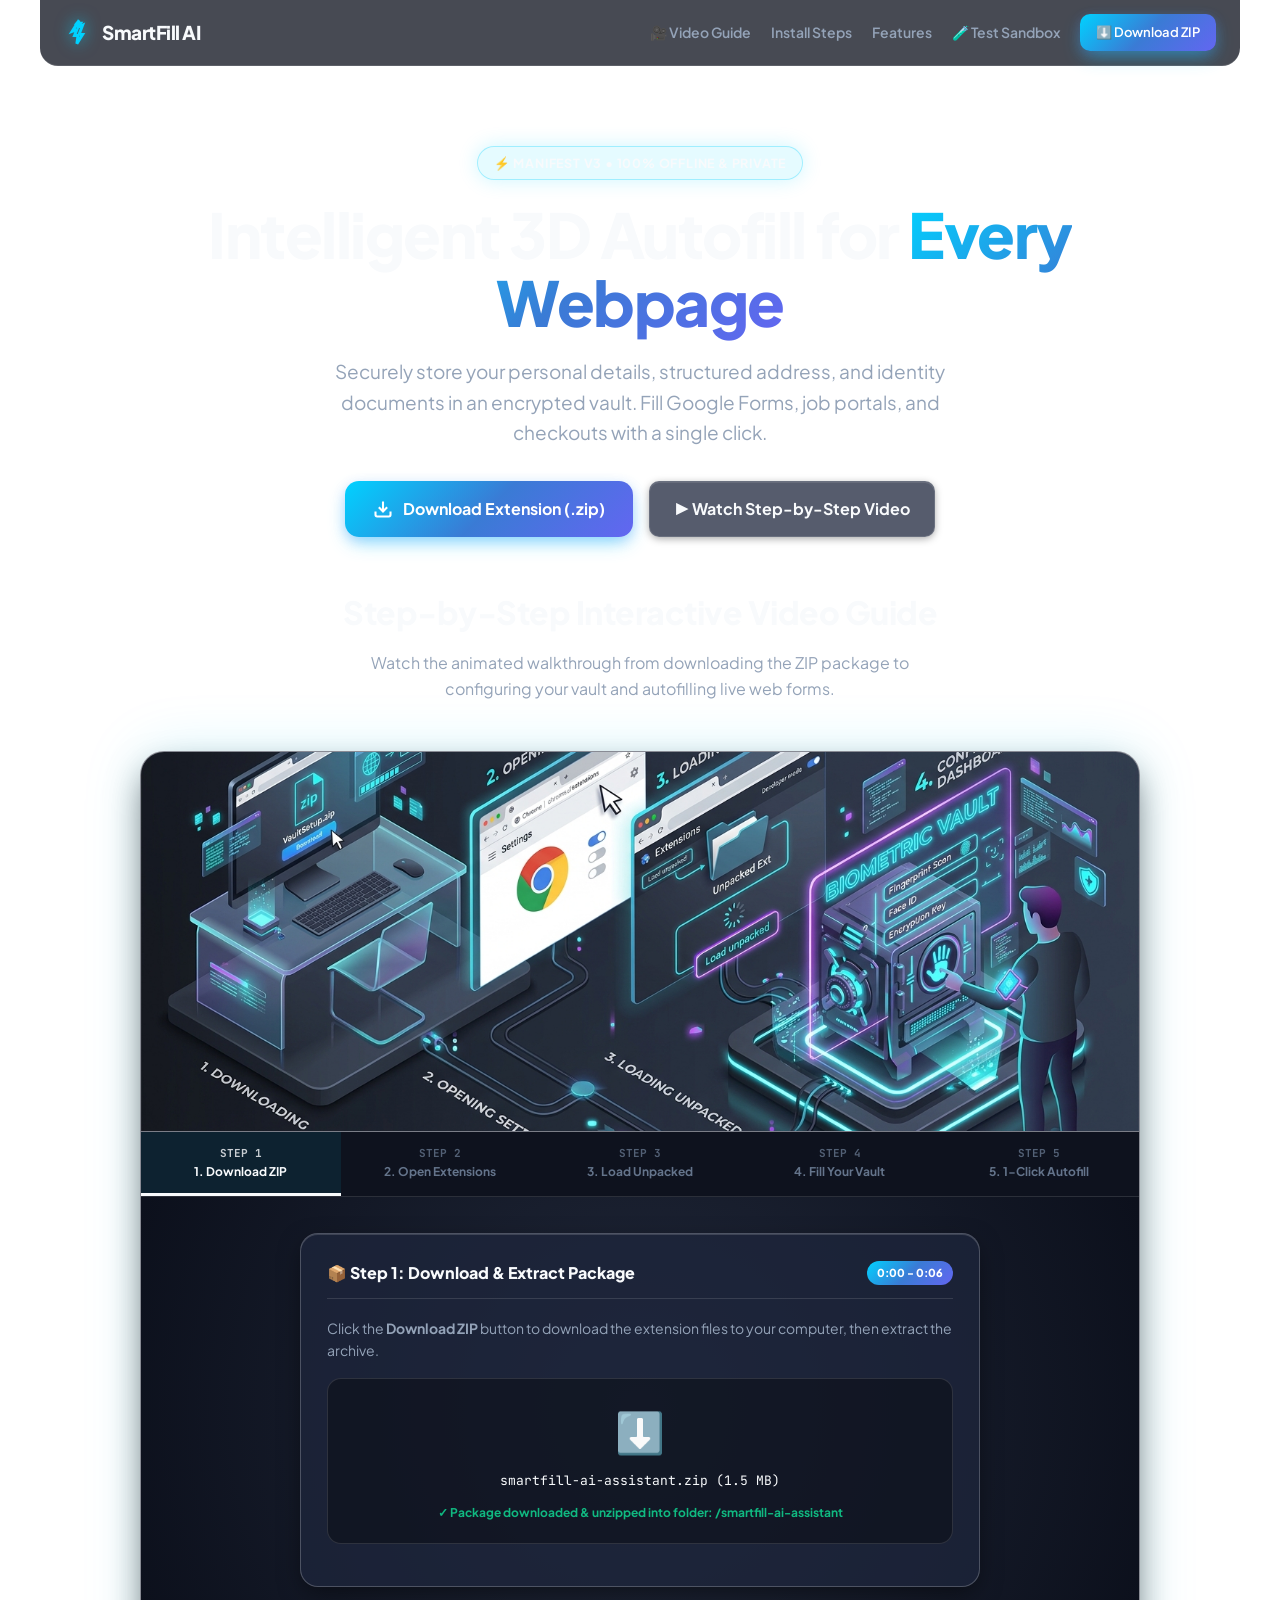
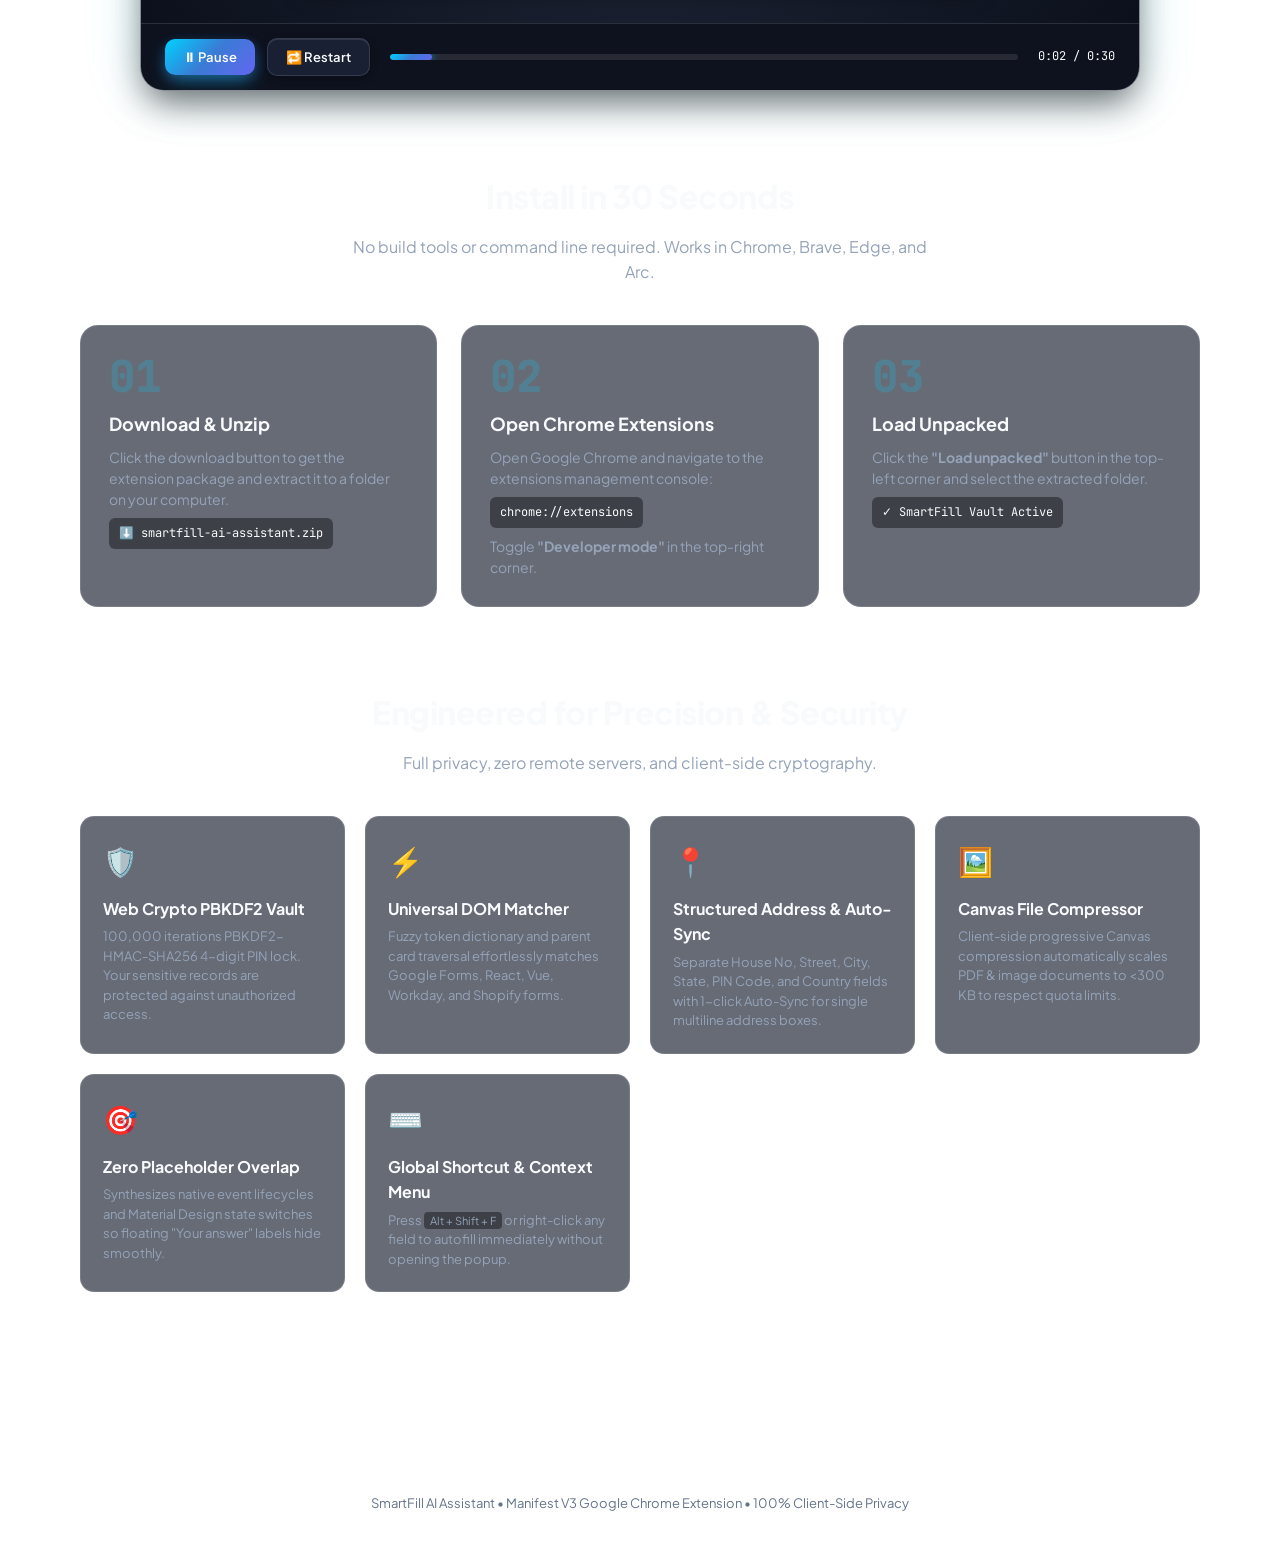
==== commit d6e80bd6: "feat: add interactive step-by-step AI video walkthrough player & 3D installation banner" ====
--- a/index.html
+++ b/index.html
@@ -87,7 +87,7 @@
     /* Hero Section */
     .hero-section {
       text-align: center;
-      padding: 40px 0 60px 0;
+      padding: 40px 0 50px 0;
       position: relative;
     }
 
@@ -148,186 +148,178 @@
       text-decoration: none;
     }
 
-    /* Interactive Demo Player Box */
-    .demo-player-container {
-      margin: 50px auto;
-      max-width: 960px;
+    /* Video Player Box */
+    .video-guide-wrapper {
+      margin: 50px auto 80px auto;
+      max-width: 1000px;
       border-radius: var(--radius-xl);
       background: var(--surface-1);
       border: 1px solid var(--glass-border-hover);
-      box-shadow: var(--depth-lg), 0 0 50px rgba(0, 210, 255, 0.15);
+      box-shadow: var(--depth-lg), 0 0 60px rgba(0, 210, 255, 0.15);
       overflow: hidden;
       position: relative;
     }
 
-    .demo-browser-bar {
-      background: rgba(10, 14, 26, 0.9);
-      padding: 12px 18px;
-      display: flex;
-      align-items: center;
-      justify-content: space-between;
+    .video-top-banner {
+      width: 100%;
+      height: auto;
+      max-height: 380px;
+      object-fit: cover;
+      display: block;
       border-bottom: 1px solid var(--glass-border);
     }
 
-    .browser-dots {
-      display: flex;
-      gap: 7px;
-    }
-    .browser-dot {
-      width: 11px;
-      height: 11px;
-      border-radius: 50%;
-    }
-    .dot-red { background: #ff5f56; }
-    .dot-yellow { background: #ffbd2e; }
-    .dot-green { background: #27c93f; }
-
-    .browser-address-bar {
-      flex: 1;
-      max-width: 500px;
-      margin: 0 16px;
-      background: rgba(255, 255, 255, 0.05);
-      border: 1px solid var(--glass-border);
-      border-radius: 20px;
-      padding: 4px 14px;
-      font-size: 12px;
+    .video-timeline-nav {
+      display: grid;
+      grid-template-columns: repeat(5, 1fr);
+      background: rgba(10, 14, 26, 0.95);
+      border-bottom: 1px solid var(--glass-border);
+    }
+
+    .timeline-step-btn {
+      padding: 14px 10px;
+      text-align: center;
+      background: none;
+      border: none;
+      border-bottom: 3px solid transparent;
       color: var(--text-muted);
-      display: flex;
-      align-items: center;
-      gap: 8px;
-      font-family: 'JetBrains Mono', monospace;
-    }
-
-    .demo-tabs-bar {
-      display: flex;
-      background: rgba(15, 23, 42, 0.6);
-      border-bottom: 1px solid var(--glass-border);
-      padding: 6px 12px 0 12px;
-      gap: 8px;
-    }
-
-    .demo-tab-item {
-      padding: 8px 16px;
-      font-size: 12.5px;
-      font-weight: 600;
-      color: var(--text-secondary);
-      border-radius: var(--radius-sm) var(--radius-sm) 0 0;
       cursor: pointer;
-      border: 1px solid transparent;
-      border-bottom: none;
-      transition: all var(--transition-fast);
-      display: flex;
-      align-items: center;
-      gap: 6px;
-    }
-
-    .demo-tab-item.active {
-      background: var(--surface-2);
-      color: var(--primary-cyan);
-      border-color: var(--glass-border);
-    }
-
-    /* Simulation Stage */
-    .demo-stage {
-      padding: 30px;
-      min-height: 420px;
-      position: relative;
-      background: radial-gradient(circle at top right, rgba(0, 210, 255, 0.06), transparent 50%);
-    }
-
-    .stage-form {
-      max-width: 560px;
-      margin: 0 auto;
-    }
-
-    .sim-field {
-      margin-bottom: 18px;
-      position: relative;
-    }
-
-    .sim-label {
+      font-family: inherit;
       font-size: 12px;
       font-weight: 700;
-      text-transform: uppercase;
-      letter-spacing: 0.6px;
-      color: var(--text-secondary);
-      margin-bottom: 6px;
+      transition: all var(--transition-fast);
+      display: flex;
+      flex-direction: column;
+      align-items: center;
+      gap: 4px;
+    }
+
+    .timeline-step-btn:hover {
+      color: var(--text-primary);
+      background: rgba(255, 255, 255, 0.03);
+    }
+
+    .timeline-step-btn.active {
+      color: var(--primary-cyan);
+      border-bottom-color: var(--primary-cyan);
+      background: rgba(0, 210, 255, 0.08);
+    }
+
+    .timeline-step-num {
+      font-family: 'JetBrains Mono', monospace;
+      font-size: 11px;
+      opacity: 0.8;
+    }
+
+    .video-screen-stage {
+      padding: 36px 30px;
+      min-height: 420px;
+      background: radial-gradient(circle at center, rgba(15, 23, 42, 0.8) 0%, rgba(10, 14, 26, 0.98) 100%);
+      display: flex;
+      align-items: center;
+      justify-content: center;
+      position: relative;
+    }
+
+    .video-scene {
+      display: none;
+      width: 100%;
+      max-width: 680px;
+      animation: sceneFade 0.4s cubic-bezier(0.16, 1, 0.3, 1);
+    }
+
+    .video-scene.active {
       display: block;
     }
 
-    .sim-input-wrapper {
+    @keyframes sceneFade {
+      from { opacity: 0; transform: translateY(12px) scale(0.98); }
+      to { opacity: 1; transform: translateY(0) scale(1); }
+    }
+
+    .scene-card {
+      background: var(--surface-2);
+      border: 1px solid var(--glass-border-hover);
+      border-radius: var(--radius-lg);
+      padding: 26px;
+      box-shadow: var(--depth-md);
       position: relative;
     }
 
-    .sim-input {
-      width: 100%;
-      box-sizing: border-box;
-      padding: 12px 16px;
-      font-size: 14px;
-      background: var(--surface-2);
+    .scene-header {
+      display: flex;
+      align-items: center;
+      justify-content: space-between;
+      margin-bottom: 18px;
+      padding-bottom: 12px;
+      border-bottom: 1px solid var(--glass-border);
+    }
+
+    .scene-title-badge {
+      display: flex;
+      align-items: center;
+      gap: 10px;
+      font-size: 16px;
+      font-weight: 800;
+      color: var(--text-primary);
+    }
+
+    .scene-badge-pill {
+      background: var(--primary-gradient);
+      color: #fff;
+      font-size: 11px;
+      padding: 3px 10px;
+      border-radius: 20px;
+      font-weight: 800;
+    }
+
+    .scene-visual-action {
+      background: rgba(0, 0, 0, 0.35);
+      border-radius: var(--radius-md);
       border: 1px solid var(--glass-border);
-      border-radius: var(--radius-sm);
-      color: var(--text-primary);
-      outline: none;
-      transition: all 0.3s cubic-bezier(0.4, 0, 0.2, 1);
-    }
-
-    .sim-input.sim-active {
-      border-color: var(--primary-cyan);
-      box-shadow: 0 0 0 3px rgba(0, 210, 255, 0.2);
-    }
-
-    .sim-input.sim-filled {
-      border-color: #10B981;
-      background: rgba(16, 185, 129, 0.08);
-      box-shadow: 0 0 15px rgba(16, 185, 129, 0.25);
-    }
-
-    /* Floating 3D Simulated Badge */
-    .sim-floating-badge {
-      position: absolute;
-      top: -14px;
-      right: 14px;
-      background: linear-gradient(135deg, rgba(0, 210, 255, 0.95), rgba(112, 0, 255, 0.95));
-      color: #ffffff;
-      padding: 4px 10px;
-      border-radius: 20px;
-      font-size: 11px;
-      font-weight: 800;
-      letter-spacing: 0.5px;
-      display: flex;
-      align-items: center;
-      gap: 5px;
-      box-shadow: 0 4px 15px rgba(0, 210, 255, 0.6);
-      transform: scale(0);
-      opacity: 0;
-      transition: all 0.3s cubic-bezier(0.34, 1.56, 0.64, 1);
+      padding: 20px;
+      margin: 16px 0;
+    }
+
+    /* Video Player Controls Bar */
+    .video-controls-bar {
+      background: rgba(10, 14, 26, 0.95);
+      padding: 14px 24px;
+      display: flex;
+      align-items: center;
+      justify-content: space-between;
+      border-top: 1px solid var(--glass-border);
+    }
+
+    .video-playback-btns {
+      display: flex;
+      align-items: center;
+      gap: 12px;
+    }
+
+    .scrubber-track {
+      flex: 1;
+      height: 6px;
+      background: rgba(255, 255, 255, 0.1);
+      border-radius: 3px;
+      margin: 0 20px;
+      position: relative;
       cursor: pointer;
-      z-index: 10;
-    }
-
-    .sim-floating-badge.visible {
-      transform: scale(1);
-      opacity: 1;
-      animation: pulseGlow 1.8s infinite ease-in-out;
-    }
-
-    @keyframes pulseGlow {
-      0%, 100% { box-shadow: 0 4px 15px rgba(0, 210, 255, 0.6); }
-      50% { box-shadow: 0 6px 25px rgba(0, 210, 255, 0.9), 0 0 30px rgba(112, 0, 255, 0.7); }
-    }
-
-    .sim-controls {
-      display: flex;
-      justify-content: center;
-      align-items: center;
-      gap: 12px;
-      margin-top: 24px;
+      overflow: hidden;
+    }
+
+    .scrubber-fill {
+      height: 100%;
+      width: 20%;
+      background: var(--primary-gradient);
+      border-radius: 3px;
+      transition: width 0.3s ease;
+      box-shadow: 0 0 10px rgba(0, 210, 255, 0.8);
     }
 
     /* Steps Grid */
     .steps-section {
-      margin: 80px 0;
+      margin: 60px 0 80px 0;
       text-align: center;
     }
 
@@ -459,10 +451,10 @@
       <span>SmartFill AI</span>
     </a>
     <nav class="nav-links">
-      <a href="#demo" class="nav-link">Interactive Demo</a>
-      <a href="#install" class="nav-link">Install Guide</a>
+      <a href="#guide-video" class="nav-link">🎥 Video Guide</a>
+      <a href="#install" class="nav-link">Install Steps</a>
       <a href="#features" class="nav-link">Features</a>
-      <a href="test-form.html" target="_blank" class="nav-link">🧪 Sandbox</a>
+      <a href="test-form.html" target="_blank" class="nav-link">🧪 Test Sandbox</a>
       <a href="smartfill-ai-assistant.zip" download="smartfill-ai-assistant.zip" class="btn-3d btn-primary" style="padding:8px 16px; font-size:13px;">
         ⬇️ Download ZIP
       </a>
@@ -486,84 +478,200 @@
           </svg>
           Download Extension (.zip)
         </a>
-        <a href="#demo" class="btn-3d btn-secondary" style="padding:14px 24px; font-size:16px; font-weight:700; text-decoration:none;">
-          ▶ Watch AI Demo
+        <a href="#guide-video" class="btn-3d btn-secondary" style="padding:14px 24px; font-size:16px; font-weight:700; text-decoration:none;">
+          ▶ Watch Step-by-Step Video
         </a>
       </div>
     </section>
 
-    <!-- Interactive AI Generated Video & Simulation Demo -->
-    <section id="demo" style="scroll-margin-top: 80px;">
-      <div style="text-align:center; margin-bottom:20px;">
-        <h2 class="section-headline">Interactive Live Demo Simulation</h2>
-        <p class="section-desc">Watch SmartFill identify, match, and autofill complex forms with zero placeholder overlap in real time.</p>
+    <!-- AI Step-by-Step Video Guide & Walkthrough Player -->
+    <section id="guide-video" style="scroll-margin-top: 80px;">
+      <div style="text-align:center; margin-bottom:24px;">
+        <h2 class="section-headline">Step-by-Step Interactive Video Guide</h2>
+        <p class="section-desc">Watch the animated walkthrough from downloading the ZIP package to configuring your vault and autofilling live web forms.</p>
       </div>
 
-      <div class="demo-player-container">
-        <!-- Mock Browser Window -->
-        <div class="demo-browser-bar">
-          <div class="browser-dots">
-            <span class="browser-dot dot-red"></span>
-            <span class="browser-dot dot-yellow"></span>
-            <span class="browser-dot dot-green"></span>
+      <div class="video-guide-wrapper">
+        <!-- 3D Graphic Poster Banner -->
+        <img src="assets/step-guide-showcase.jpg" alt="Step-by-step installation illustration" class="video-top-banner">
+
+        <!-- Timeline Step Tabs -->
+        <div class="video-timeline-nav">
+          <button class="timeline-step-btn active" data-step="1">
+            <span class="timeline-step-num">STEP 1</span>
+            <span>1. Download ZIP</span>
+          </button>
+          <button class="timeline-step-btn" data-step="2">
+            <span class="timeline-step-num">STEP 2</span>
+            <span>2. Open Extensions</span>
+          </button>
+          <button class="timeline-step-btn" data-step="3">
+            <span class="timeline-step-num">STEP 3</span>
+            <span>3. Load Unpacked</span>
+          </button>
+          <button class="timeline-step-btn" data-step="4">
+            <span class="timeline-step-num">STEP 4</span>
+            <span>4. Fill Your Vault</span>
+          </button>
+          <button class="timeline-step-btn" data-step="5">
+            <span class="timeline-step-num">STEP 5</span>
+            <span>5. 1-Click Autofill</span>
+          </button>
+        </div>
+
+        <!-- Video Simulation Screen Stage -->
+        <div class="video-screen-stage">
+          
+          <!-- Scene 1 -->
+          <div class="video-scene active" id="scene1">
+            <div class="scene-card">
+              <div class="scene-header">
+                <div class="scene-title-badge">
+                  <span>📦 Step 1: Download & Extract Package</span>
+                </div>
+                <span class="scene-badge-pill">0:00 - 0:06</span>
+              </div>
+              <p style="color:var(--text-secondary); font-size:14px;">
+                Click the <strong>Download ZIP</strong> button to download the extension files to your computer, then extract the archive.
+              </p>
+              <div class="scene-visual-action" style="text-align:center;">
+                <div style="font-size:40px; margin-bottom:8px;">⬇️</div>
+                <div style="font-family:'JetBrains Mono',monospace; font-size:13px; color:var(--primary-cyan);">
+                  smartfill-ai-assistant.zip (1.5 MB)
+                </div>
+                <div style="margin-top:12px; font-size:12px; color:#10B981; font-weight:700;">
+                  ✓ Package downloaded & unzipped into folder: /smartfill-ai-assistant
+                </div>
+              </div>
+            </div>
           </div>
-          <div class="browser-address-bar">
-            🔒 <span id="demoUrlText">https://docs.google.com/forms/d/event-rsvp/viewform</span>
+
+          <!-- Scene 2 -->
+          <div class="video-scene" id="scene2">
+            <div class="scene-card">
+              <div class="scene-header">
+                <div class="scene-title-badge">
+                  <span>⚙️ Step 2: Open Extensions & Enable Developer Mode</span>
+                </div>
+                <span class="scene-badge-pill">0:06 - 0:12</span>
+              </div>
+              <p style="color:var(--text-secondary); font-size:14px;">
+                Open Google Chrome (or Brave/Edge) and navigate to the extensions page, then enable Developer mode in the top right.
+              </p>
+              <div class="scene-visual-action">
+                <div style="display:flex; justify-content:space-between; align-items:center; background:rgba(255,255,255,0.05); padding:10px 14px; border-radius:6px;">
+                  <span style="font-family:'JetBrains Mono',monospace; font-size:13px; color:#00d2ff;">
+                    chrome://extensions
+                  </span>
+                  <div style="display:flex; align-items:center; gap:8px;">
+                    <span style="font-size:12px; font-weight:700; color:#34d399;">Developer mode: ON</span>
+                    <div style="width:36px; height:18px; background:#00d2ff; border-radius:10px; position:relative; box-shadow:0 0 10px #00d2ff;">
+                      <div style="width:14px; height:14px; background:#fff; border-radius:50%; position:absolute; right:2px; top:2px;"></div>
+                    </div>
+                  </div>
+                </div>
+              </div>
+            </div>
           </div>
-          <div style="font-size:13px; font-weight:700; color:var(--primary-cyan);">
-            ⚡ SmartFill Active
+
+          <!-- Scene 3 -->
+          <div class="video-scene" id="scene3">
+            <div class="scene-card">
+              <div class="scene-header">
+                <div class="scene-title-badge">
+                  <span>📂 Step 3: Click "Load unpacked" & Select Folder</span>
+                </div>
+                <span class="scene-badge-pill">0:12 - 0:18</span>
+              </div>
+              <p style="color:var(--text-secondary); font-size:14px;">
+                Click the top-left <strong>"Load unpacked"</strong> button and select your unzipped <code>smartfill-ai-assistant</code> folder.
+              </p>
+              <div class="scene-visual-action">
+                <div style="display:flex; align-items:center; gap:12px; background:rgba(16,185,129,0.1); border:1px solid rgba(16,185,129,0.3); padding:12px; border-radius:8px;">
+                  <div style="font-size:26px;">⚡</div>
+                  <div>
+                    <div style="font-size:14px; font-weight:800; color:#fff;">SmartFill AI Assistant 1.0.0</div>
+                    <div style="font-size:12px; color:#34d399;">✓ Extension active & pinned to toolbar</div>
+                  </div>
+                </div>
+              </div>
+            </div>
           </div>
-        </div>
-
-        <!-- Demo Category Switcher -->
-        <div class="demo-tabs-bar">
-          <div class="demo-tab-item active" data-scenario="gform">📝 Google Forms RSVP</div>
-          <div class="demo-tab-item" data-scenario="job">💼 Workday Job Portal</div>
-          <div class="demo-tab-item" data-scenario="checkout">🛍️ E-Commerce Checkout</div>
-        </div>
-
-        <!-- Simulation Stage -->
-        <div class="demo-stage">
-          <div class="stage-form" id="simFormContainer">
-            
-            <!-- Field 1 -->
-            <div class="sim-field">
-              <label class="sim-label" id="simLabel1">Full Name *</label>
-              <div class="sim-input-wrapper">
-                <input type="text" class="sim-input" id="simInput1" placeholder="Your answer" readonly>
-                <div class="sim-floating-badge" id="simBadge1">
-                  ⚡ SmartFill
+
+          <!-- Scene 4 -->
+          <div class="video-scene" id="scene4">
+            <div class="scene-card">
+              <div class="scene-header">
+                <div class="scene-title-badge">
+                  <span>🛡️ Step 4: Configure Your Encrypted Vault</span>
+                </div>
+                <span class="scene-badge-pill">0:18 - 0:24</span>
+              </div>
+              <p style="color:var(--text-secondary); font-size:14px;">
+                Click the <strong>SmartFill</strong> icon in your browser toolbar to enter your personal details, structured address, and optional 4-digit security PIN.
+              </p>
+              <div class="scene-visual-action">
+                <div style="display:grid; grid-template-columns:1fr 1fr; gap:10px; font-size:12px;">
+                  <div style="background:rgba(255,255,255,0.05); padding:8px 10px; border-radius:6px;">
+                    <span style="color:var(--text-muted);">Name:</span> <strong>Alex Morgan</strong>
+                  </div>
+                  <div style="background:rgba(255,255,255,0.05); padding:8px 10px; border-radius:6px;">
+                    <span style="color:var(--text-muted);">Email:</span> <strong>alex@example.com</strong>
+                  </div>
+                  <div style="background:rgba(255,255,255,0.05); padding:8px 10px; border-radius:6px;">
+                    <span style="color:var(--text-muted);">Address:</span> <strong>Flat 4B, 123 Tech Way</strong>
+                  </div>
+                  <div style="background:rgba(255,255,255,0.05); padding:8px 10px; border-radius:6px;">
+                    <span style="color:var(--text-muted);">PIN Vault:</span> <strong style="color:#00d2ff;">🔒 Encrypted (PBKDF2)</strong>
+                  </div>
                 </div>
               </div>
             </div>
-
-            <!-- Field 2 -->
-            <div class="sim-field">
-              <label class="sim-label" id="simLabel2">Email Address *</label>
-              <div class="sim-input-wrapper">
-                <input type="text" class="sim-input" id="simInput2" placeholder="Your answer" readonly>
-                <div class="sim-floating-badge" id="simBadge2">
-                  ⚡ SmartFill
+          </div>
+
+          <!-- Scene 5 -->
+          <div class="video-scene" id="scene5">
+            <div class="scene-card">
+              <div class="scene-header">
+                <div class="scene-title-badge">
+                  <span>✨ Step 5: 1-Click Autofill on Any Website</span>
+                </div>
+                <span class="scene-badge-pill">0:24 - 0:30</span>
+              </div>
+              <p style="color:var(--text-secondary); font-size:14px;">
+                Navigate to any Google Form, job portal, or checkout page and click <strong>"Fill Current Form"</strong> or the floating 3D SmartFill badge!
+              </p>
+              <div class="scene-visual-action" style="text-align:center;">
+                <div style="font-size:32px; margin-bottom:6px;">⚡</div>
+                <div style="font-size:14px; font-weight:800; color:#34d399;">
+                  All form fields filled instantly with 0 placeholder overlap!
+                </div>
+                <div style="font-size:12px; color:var(--text-muted); margin-top:4px;">
+                  Shortcut: <kbd style="background:rgba(0,0,0,0.5); padding:2px 6px; border-radius:4px;">Alt + Shift + F</kbd>
                 </div>
               </div>
             </div>
-
-            <!-- Field 3 -->
-            <div class="sim-field">
-              <label class="sim-label" id="simLabel3">Contact Number *</label>
-              <div class="sim-input-wrapper">
-                <input type="text" class="sim-input" id="simInput3" placeholder="Your answer" readonly>
-                <div class="sim-floating-badge" id="simBadge3">
-                  ⚡ SmartFill
-                </div>
-              </div>
-            </div>
-
           </div>
 
-          <div class="sim-controls">
-            <button id="simPlayBtn" class="btn-3d btn-primary btn-sm">▶ Replay Simulation</button>
-            <span id="simStatusText" style="font-size:12.5px; color:var(--text-secondary);">Simulating user interaction...</span>
+        </div>
+
+        <!-- Video Controls Bar -->
+        <div class="video-controls-bar">
+          <div class="video-playback-btns">
+            <button id="videoPlayPauseBtn" class="btn-3d btn-primary btn-sm" style="min-width:70px;">
+              ⏸ Pause
+            </button>
+            <button id="videoRestartBtn" class="btn-3d btn-secondary btn-sm">
+              🔁 Restart
+            </button>
+          </div>
+
+          <div class="scrubber-track" id="videoScrubberTrack">
+            <div class="scrubber-fill" id="videoScrubberFill"></div>
+          </div>
+
+          <div style="font-family:'JetBrains Mono',monospace; font-size:12px; color:var(--primary-cyan); min-width:60px; text-align:right;" id="videoTimeDisplay">
+            0:00 / 0:30
           </div>
         </div>
       </div>
@@ -651,130 +759,89 @@
     <p>SmartFill AI Assistant • Manifest V3 Google Chrome Extension • 100% Client-Side Privacy</p>
   </footer>
 
-  <!-- Simulation Script -->
+  <!-- Step-by-Step Video Guide Controller Script -->
   <script>
-    const scenarios = {
-      gform: {
-        url: 'https://docs.google.com/forms/d/event-rsvp/viewform',
-        f1: { label: 'Full Name *', value: 'Alex Morgan' },
-        f2: { label: 'Email Address *', value: 'alex.morgan@techcorp.io' },
-        f3: { label: 'Contact Number *', value: '+1 (555) 234-5678' }
-      },
-      job: {
-        url: 'https://workday.com/careers/senior-engineer/apply',
-        f1: { label: 'Candidate Full Name', value: 'Alex Morgan' },
-        f2: { label: 'Work Email Address', value: 'alex.morgan@techcorp.io' },
-        f3: { label: 'Mobile / Phone', value: '+1 (555) 234-5678' }
-      },
-      checkout: {
-        url: 'https://checkout.shopify.com/pay/order-8921',
-        f1: { label: 'Recipient Name', value: 'Alex Morgan' },
-        f2: { label: 'Billing Email', value: 'alex.morgan@techcorp.io' },
-        f3: { label: 'Phone Number', value: '+1 (555) 234-5678' }
+    let currentStep = 1;
+    let isPlaying = true;
+    let timerSeconds = 0;
+    const totalSeconds = 30;
+    let videoInterval = null;
+
+    const timelineBtns = document.querySelectorAll('.timeline-step-btn');
+    const scenes = document.querySelectorAll('.video-scene');
+    const playPauseBtn = document.getElementById('videoPlayPauseBtn');
+    const restartBtn = document.getElementById('videoRestartBtn');
+    const scrubberFill = document.getElementById('videoScrubberFill');
+    const timeDisplay = document.getElementById('videoTimeDisplay');
+    const scrubberTrack = document.getElementById('videoScrubberTrack');
+
+    function showScene(stepNum) {
+      currentStep = stepNum;
+      timelineBtns.forEach(btn => {
+        btn.classList.toggle('active', parseInt(btn.dataset.step) === stepNum);
+      });
+      scenes.forEach((sc, idx) => {
+        sc.classList.toggle('active', idx + 1 === stepNum);
+      });
+    }
+
+    function updateTimeUI() {
+      const pct = (timerSeconds / totalSeconds) * 100;
+      scrubberFill.style.width = `${pct}%`;
+      const s = Math.floor(timerSeconds);
+      timeDisplay.textContent = `0:${s < 10 ? '0' : ''}${s} / 0:30`;
+
+      // Determine step based on time
+      const targetStep = Math.min(5, Math.floor(timerSeconds / 6) + 1);
+      if (targetStep !== currentStep) {
+        showScene(targetStep);
       }
-    };
-
-    let currentScenario = 'gform';
-    let simTimeout = null;
-
-    const demoUrlText = document.getElementById('demoUrlText');
-    const simLabel1 = document.getElementById('simLabel1');
-    const simLabel2 = document.getElementById('simLabel2');
-    const simLabel3 = document.getElementById('simLabel3');
-    const simInput1 = document.getElementById('simInput1');
-    const simInput2 = document.getElementById('simInput2');
-    const simInput3 = document.getElementById('simInput3');
-    const simBadge1 = document.getElementById('simBadge1');
-    const simBadge2 = document.getElementById('simBadge2');
-    const simBadge3 = document.getElementById('simBadge3');
-    const simPlayBtn = document.getElementById('simPlayBtn');
-    const simStatusText = document.getElementById('simStatusText');
-    const demoTabItems = document.querySelectorAll('.demo-tab-item');
-
-    function loadScenario(key) {
-      currentScenario = key;
-      const data = scenarios[key];
-      demoUrlText.textContent = data.url;
-      simLabel1.textContent = data.f1.label;
-      simLabel2.textContent = data.f2.label;
-      simLabel3.textContent = data.f3.label;
-      resetSimulation();
-      runSimulation();
-    }
-
-    demoTabItems.forEach(tab => {
-      tab.addEventListener('click', () => {
-        demoTabItems.forEach(t => t.classList.remove('active'));
-        tab.classList.add('active');
-        loadScenario(tab.getAttribute('data-scenario'));
+    }
+
+    function startVideoLoop() {
+      if (videoInterval) clearInterval(videoInterval);
+      videoInterval = setInterval(() => {
+        if (!isPlaying) return;
+        timerSeconds += 0.25;
+        if (timerSeconds >= totalSeconds) {
+          timerSeconds = 0;
+        }
+        updateTimeUI();
+      }, 250);
+    }
+
+    timelineBtns.forEach(btn => {
+      btn.addEventListener('click', () => {
+        const step = parseInt(btn.dataset.step);
+        timerSeconds = (step - 1) * 6;
+        showScene(step);
+        updateTimeUI();
       });
     });
 
-    function resetSimulation() {
-      if (simTimeout) clearTimeout(simTimeout);
-      [simInput1, simInput2, simInput3].forEach(input => {
-        input.value = '';
-        input.classList.remove('sim-active', 'sim-filled');
-      });
-      [simBadge1, simBadge2, simBadge3].forEach(badge => {
-        badge.classList.remove('visible');
-      });
-    }
-
-    function typeWriter(element, text, callback) {
-      let i = 0;
-      element.value = '';
-      element.classList.add('sim-active');
-      const interval = setInterval(() => {
-        element.value += text.charAt(i);
-        i++;
-        if (i >= text.length) {
-          clearInterval(interval);
-          element.classList.remove('sim-active');
-          element.classList.add('sim-filled');
-          if (callback) callback();
-        }
-      }, 45);
-    }
-
-    function runSimulation() {
-      resetSimulation();
-      const data = scenarios[currentScenario];
-      simStatusText.textContent = '1. User focuses field...';
-
-      // Step 1: Focus input 1 & reveal badge
-      simTimeout = setTimeout(() => {
-        simInput1.classList.add('sim-active');
-        simBadge1.classList.add('visible');
-        simStatusText.textContent = '2. SmartFill 3D badge detects field matching...';
-
-        // Step 2: Click badge & fill Field 1
-        simTimeout = setTimeout(() => {
-          simBadge1.classList.remove('visible');
-          typeWriter(simInput1, data.f1.value, () => {
-            simStatusText.textContent = '3. Autofilling remaining fields across page...';
-
-            // Step 3: Fill Field 2
-            simTimeout = setTimeout(() => {
-              typeWriter(simInput2, data.f2.value, () => {
-                
-                // Step 4: Fill Field 3
-                simTimeout = setTimeout(() => {
-                  typeWriter(simInput3, data.f3.value, () => {
-                    simStatusText.textContent = '✨ 100% Autofill Complete with zero placeholder overlap!';
-                  });
-                }, 300);
-              });
-            }, 300);
-          });
-        }, 1000);
-      }, 600);
-    }
-
-    simPlayBtn.addEventListener('click', runSimulation);
-
-    // Run simulation on start
-    runSimulation();
+    scrubberTrack.addEventListener('click', (e) => {
+      const rect = scrubberTrack.getBoundingClientRect();
+      const clickX = e.clientX - rect.left;
+      const pct = Math.max(0, Math.min(1, clickX / rect.width));
+      timerSeconds = pct * totalSeconds;
+      updateTimeUI();
+    });
+
+    playPauseBtn.addEventListener('click', () => {
+      isPlaying = !isPlaying;
+      playPauseBtn.textContent = isPlaying ? '⏸ Pause' : '▶ Play';
+    });
+
+    restartBtn.addEventListener('click', () => {
+      timerSeconds = 0;
+      isPlaying = true;
+      playPauseBtn.textContent = '⏸ Pause';
+      showScene(1);
+      updateTimeUI();
+    });
+
+    // Start video loop
+    startVideoLoop();
   </script>
 </body>
 </html>
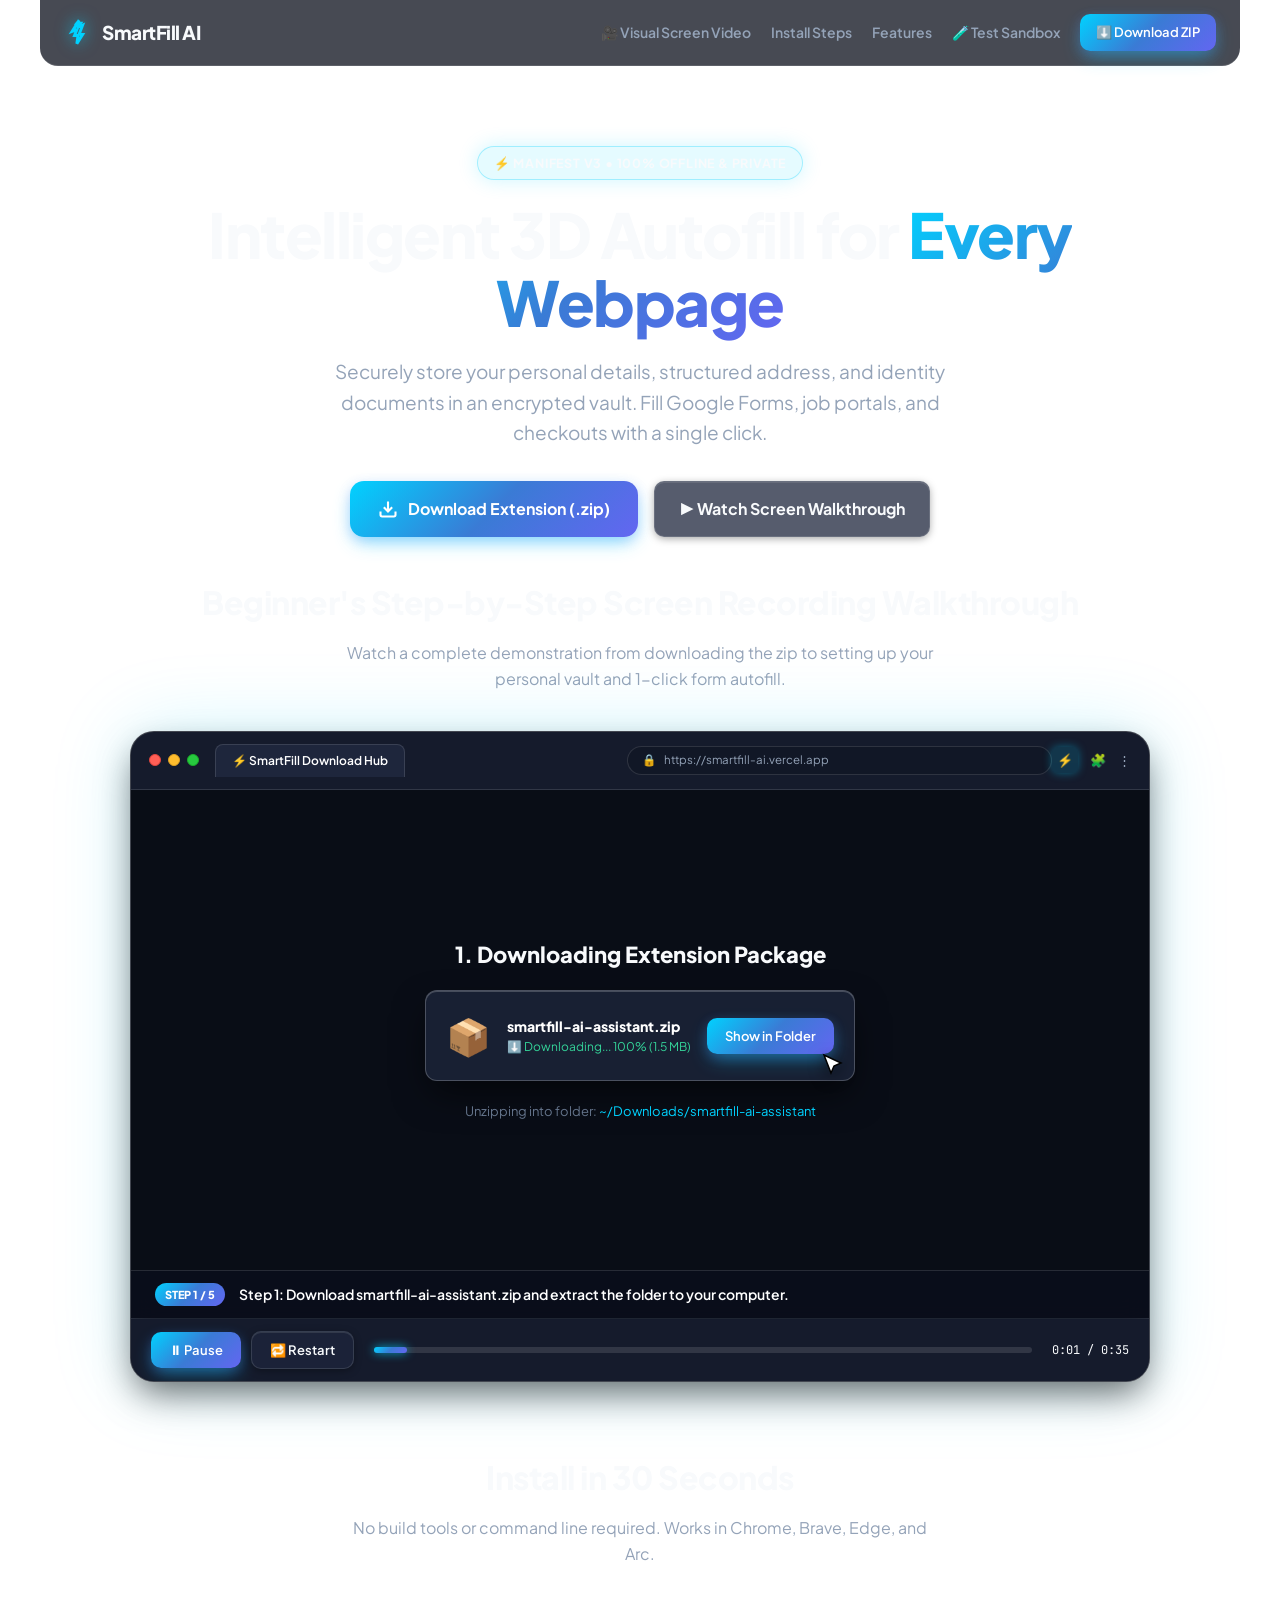
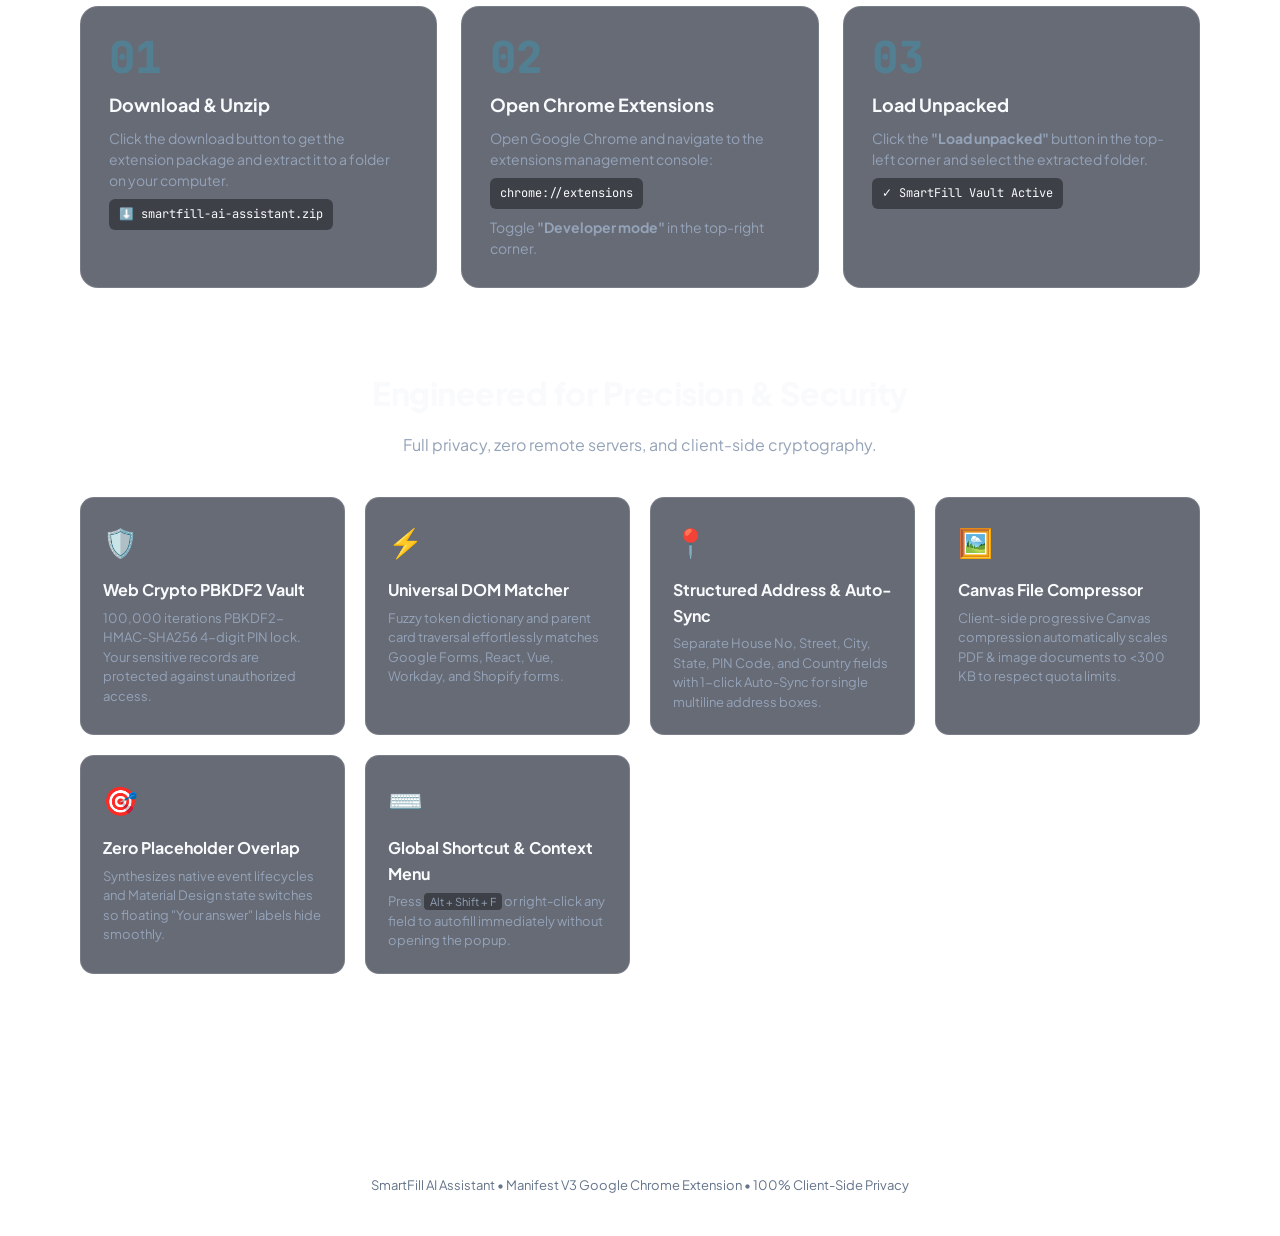
==== commit d25947be: "feat: implement realistic human-style desktop screen recording video walkthrough" ====
--- a/index.html
+++ b/index.html
@@ -87,7 +87,7 @@
     /* Hero Section */
     .hero-section {
       text-align: center;
-      padding: 40px 0 50px 0;
+      padding: 40px 0 40px 0;
       position: relative;
     }
 
@@ -148,173 +148,288 @@
       text-decoration: none;
     }
 
-    /* Video Player Box */
-    .video-guide-wrapper {
-      margin: 50px auto 80px auto;
-      max-width: 1000px;
+    /* =========================================================================
+       Human-Style Desktop Screen Recording Video Player
+       ========================================================================= */
+    .screen-recorder-frame {
+      margin: 40px auto 70px auto;
+      max-width: 1020px;
       border-radius: var(--radius-xl);
-      background: var(--surface-1);
+      background: #0d121f;
       border: 1px solid var(--glass-border-hover);
-      box-shadow: var(--depth-lg), 0 0 60px rgba(0, 210, 255, 0.15);
+      box-shadow: var(--depth-lg), 0 0 80px rgba(0, 210, 255, 0.18);
       overflow: hidden;
       position: relative;
     }
 
-    .video-top-banner {
+    /* macOS Window Chrome Header */
+    .mac-window-header {
+      background: #151b2c;
+      padding: 12px 18px;
+      display: flex;
+      align-items: center;
+      justify-content: space-between;
+      border-bottom: 1px solid var(--glass-border);
+      user-select: none;
+    }
+
+    .mac-traffic-lights {
+      display: flex;
+      gap: 7px;
+    }
+    .traffic-dot {
+      width: 12px;
+      height: 12px;
+      border-radius: 50%;
+    }
+    .traffic-red { background: #ff5f56; border: 1px solid #e0443e; }
+    .traffic-yellow { background: #ffbd2e; border: 1px solid #dea123; }
+    .traffic-green { background: #27c93f; border: 1px solid #1aab29; }
+
+    .mac-browser-tab-bar {
+      display: flex;
+      align-items: center;
+      gap: 6px;
+      flex: 1;
+      max-width: 460px;
+      margin: 0 16px;
+    }
+
+    .mac-active-tab {
+      background: #1e263c;
+      border: 1px solid var(--glass-border);
+      border-bottom: none;
+      padding: 6px 16px;
+      border-radius: 8px 8px 0 0;
+      font-size: 12px;
+      font-weight: 600;
+      color: #fff;
+      display: flex;
+      align-items: center;
+      gap: 8px;
+      max-width: 220px;
+      white-space: nowrap;
+      overflow: hidden;
+      text-overflow: ellipsis;
+    }
+
+    .mac-omnibox {
+      background: #111726;
+      border: 1px solid var(--glass-border);
+      border-radius: 20px;
+      padding: 4px 14px;
+      font-size: 11.5px;
+      color: var(--text-secondary);
+      flex: 1;
+      display: flex;
+      align-items: center;
+      gap: 8px;
+      font-family: 'JetBrains Mono', monospace;
+    }
+
+    .mac-toolbar-icons {
+      display: flex;
+      align-items: center;
+      gap: 12px;
+      color: var(--text-secondary);
+      font-size: 13px;
+    }
+
+    .toolbar-pin-btn {
+      width: 26px;
+      height: 26px;
+      background: rgba(0, 210, 255, 0.15);
+      border: 1px solid var(--primary-cyan);
+      border-radius: 6px;
+      display: flex;
+      align-items: center;
+      justify-content: center;
+      color: var(--primary-cyan);
+      cursor: pointer;
+      box-shadow: 0 0 10px rgba(0, 210, 255, 0.4);
+    }
+
+    /* Screen Stage */
+    .screen-recording-stage {
+      min-height: 480px;
+      background: #090d16;
+      position: relative;
+      overflow: hidden;
+      display: flex;
+      flex-direction: column;
+    }
+
+    /* Simulated Human Mouse Cursor */
+    .human-mouse-cursor {
+      position: absolute;
+      top: 50%;
+      left: 50%;
+      width: 24px;
+      height: 24px;
+      pointer-events: none;
+      z-index: 999;
+      transform: translate(-2px, -2px);
+      transition: top 0.7s cubic-bezier(0.25, 1, 0.5, 1), left 0.7s cubic-bezier(0.25, 1, 0.5, 1);
+      filter: drop-shadow(0 4px 8px rgba(0, 0, 0, 0.6));
+    }
+
+    .human-mouse-cursor svg {
       width: 100%;
-      height: auto;
-      max-height: 380px;
-      object-fit: cover;
-      display: block;
-      border-bottom: 1px solid var(--glass-border);
-    }
-
-    .video-timeline-nav {
-      display: grid;
-      grid-template-columns: repeat(5, 1fr);
-      background: rgba(10, 14, 26, 0.95);
-      border-bottom: 1px solid var(--glass-border);
-    }
-
-    .timeline-step-btn {
-      padding: 14px 10px;
-      text-align: center;
-      background: none;
-      border: none;
-      border-bottom: 3px solid transparent;
-      color: var(--text-muted);
-      cursor: pointer;
-      font-family: inherit;
-      font-size: 12px;
-      font-weight: 700;
-      transition: all var(--transition-fast);
+      height: 100%;
+    }
+
+    .click-ripple {
+      position: absolute;
+      width: 36px;
+      height: 36px;
+      border-radius: 50%;
+      border: 2px solid #00d2ff;
+      background: rgba(0, 210, 255, 0.3);
+      top: -6px;
+      left: -6px;
+      opacity: 0;
+      transform: scale(0.4);
+      pointer-events: none;
+    }
+
+    .click-ripple.animate {
+      animation: rippleEffect 0.5s ease-out forwards;
+    }
+
+    @keyframes rippleEffect {
+      0% { opacity: 1; transform: scale(0.4); }
+      100% { opacity: 0; transform: scale(1.6); }
+    }
+
+    /* Scenes Canvas */
+    .rec-scene {
+      display: none;
+      flex: 1;
+      padding: 30px;
+      position: relative;
+    }
+    .rec-scene.active {
       display: flex;
       flex-direction: column;
-      align-items: center;
-      gap: 4px;
-    }
-
-    .timeline-step-btn:hover {
-      color: var(--text-primary);
-      background: rgba(255, 255, 255, 0.03);
-    }
-
-    .timeline-step-btn.active {
-      color: var(--primary-cyan);
-      border-bottom-color: var(--primary-cyan);
-      background: rgba(0, 210, 255, 0.08);
-    }
-
-    .timeline-step-num {
-      font-family: 'JetBrains Mono', monospace;
-      font-size: 11px;
-      opacity: 0.8;
-    }
-
-    .video-screen-stage {
-      padding: 36px 30px;
-      min-height: 420px;
-      background: radial-gradient(circle at center, rgba(15, 23, 42, 0.8) 0%, rgba(10, 14, 26, 0.98) 100%);
-      display: flex;
-      align-items: center;
       justify-content: center;
+      animation: recFade 0.35s ease;
+    }
+
+    @keyframes recFade {
+      from { opacity: 0; }
+      to { opacity: 1; }
+    }
+
+    /* Scene Specific Layouts */
+    .downloads-shelf-box {
+      background: #182033;
+      border: 1px solid var(--glass-border-hover);
+      border-radius: 12px;
+      padding: 16px 20px;
+      display: inline-flex;
+      align-items: center;
+      gap: 16px;
+      box-shadow: var(--depth-lg);
+      margin: 0 auto;
+    }
+
+    .finder-modal-window {
+      max-width: 520px;
+      margin: 0 auto;
+      background: #1a2236;
+      border: 1px solid #334155;
+      border-radius: 12px;
+      box-shadow: 0 20px 50px rgba(0,0,0,0.8);
+      overflow: hidden;
+    }
+
+    .ext-settings-mock {
+      background: #111726;
+      border: 1px solid var(--glass-border);
+      border-radius: 10px;
+      padding: 20px;
+      max-width: 620px;
+      margin: 0 auto;
+    }
+
+    .toggle-pill {
+      width: 44px;
+      height: 22px;
+      background: #334155;
+      border-radius: 12px;
       position: relative;
-    }
-
-    .video-scene {
-      display: none;
-      width: 100%;
-      max-width: 680px;
-      animation: sceneFade 0.4s cubic-bezier(0.16, 1, 0.3, 1);
-    }
-
-    .video-scene.active {
-      display: block;
-    }
-
-    @keyframes sceneFade {
-      from { opacity: 0; transform: translateY(12px) scale(0.98); }
-      to { opacity: 1; transform: translateY(0) scale(1); }
-    }
-
-    .scene-card {
-      background: var(--surface-2);
-      border: 1px solid var(--glass-border-hover);
-      border-radius: var(--radius-lg);
-      padding: 26px;
-      box-shadow: var(--depth-md);
-      position: relative;
-    }
-
-    .scene-header {
-      display: flex;
-      align-items: center;
-      justify-content: space-between;
-      margin-bottom: 18px;
-      padding-bottom: 12px;
-      border-bottom: 1px solid var(--glass-border);
-    }
-
-    .scene-title-badge {
-      display: flex;
-      align-items: center;
-      gap: 10px;
-      font-size: 16px;
-      font-weight: 800;
-      color: var(--text-primary);
-    }
-
-    .scene-badge-pill {
+      transition: background 0.3s ease;
+    }
+    .toggle-pill.on {
+      background: #00d2ff;
+      box-shadow: 0 0 12px #00d2ff;
+    }
+    .toggle-knob {
+      width: 18px;
+      height: 18px;
+      background: #fff;
+      border-radius: 50%;
+      position: absolute;
+      top: 2px;
+      left: 2px;
+      transition: transform 0.3s cubic-bezier(0.34, 1.56, 0.64, 1);
+    }
+    .toggle-pill.on .toggle-knob {
+      transform: translateX(22px);
+    }
+
+    /* Floating Subtitles Overlay */
+    .narration-subtitles-bar {
+      background: rgba(10, 14, 26, 0.85);
+      backdrop-filter: blur(12px);
+      -webkit-backdrop-filter: blur(12px);
+      border-top: 1px solid var(--glass-border);
+      padding: 12px 24px;
+      display: flex;
+      align-items: center;
+      gap: 14px;
+      font-size: 14px;
+      font-weight: 600;
+      color: #fff;
+    }
+
+    .narration-badge {
       background: var(--primary-gradient);
       color: #fff;
       font-size: 11px;
+      font-weight: 800;
       padding: 3px 10px;
       border-radius: 20px;
-      font-weight: 800;
-    }
-
-    .scene-visual-action {
-      background: rgba(0, 0, 0, 0.35);
-      border-radius: var(--radius-md);
-      border: 1px solid var(--glass-border);
-      padding: 20px;
-      margin: 16px 0;
-    }
-
-    /* Video Player Controls Bar */
-    .video-controls-bar {
-      background: rgba(10, 14, 26, 0.95);
-      padding: 14px 24px;
+      white-space: nowrap;
+    }
+
+    /* Video Controller Bar */
+    .rec-video-controls {
+      background: #151b2c;
+      padding: 12px 20px;
       display: flex;
       align-items: center;
       justify-content: space-between;
       border-top: 1px solid var(--glass-border);
     }
 
-    .video-playback-btns {
-      display: flex;
-      align-items: center;
-      gap: 12px;
-    }
-
-    .scrubber-track {
+    .rec-timeline-scrubber {
       flex: 1;
       height: 6px;
-      background: rgba(255, 255, 255, 0.1);
+      background: rgba(255, 255, 255, 0.12);
       border-radius: 3px;
       margin: 0 20px;
+      cursor: pointer;
       position: relative;
-      cursor: pointer;
-      overflow: hidden;
-    }
-
-    .scrubber-fill {
+    }
+
+    .rec-scrubber-progress {
       height: 100%;
-      width: 20%;
+      width: 0%;
       background: var(--primary-gradient);
       border-radius: 3px;
-      transition: width 0.3s ease;
       box-shadow: 0 0 10px rgba(0, 210, 255, 0.8);
+      transition: width 0.15s linear;
     }
 
     /* Steps Grid */
@@ -451,7 +566,7 @@
       <span>SmartFill AI</span>
     </a>
     <nav class="nav-links">
-      <a href="#guide-video" class="nav-link">🎥 Video Guide</a>
+      <a href="#video-tour" class="nav-link">🎥 Visual Screen Video</a>
       <a href="#install" class="nav-link">Install Steps</a>
       <a href="#features" class="nav-link">Features</a>
       <a href="test-form.html" target="_blank" class="nav-link">🧪 Test Sandbox</a>
@@ -478,202 +593,201 @@
           </svg>
           Download Extension (.zip)
         </a>
-        <a href="#guide-video" class="btn-3d btn-secondary" style="padding:14px 24px; font-size:16px; font-weight:700; text-decoration:none;">
-          ▶ Watch Step-by-Step Video
+        <a href="#video-tour" class="btn-3d btn-secondary" style="padding:14px 24px; font-size:16px; font-weight:700; text-decoration:none;">
+          ▶ Watch Screen Walkthrough
         </a>
       </div>
     </section>
 
-    <!-- AI Step-by-Step Video Guide & Walkthrough Player -->
-    <section id="guide-video" style="scroll-margin-top: 80px;">
-      <div style="text-align:center; margin-bottom:24px;">
-        <h2 class="section-headline">Step-by-Step Interactive Video Guide</h2>
-        <p class="section-desc">Watch the animated walkthrough from downloading the ZIP package to configuring your vault and autofilling live web forms.</p>
+    <!-- Human Screen Recording Video Simulation Box -->
+    <section id="video-tour" style="scroll-margin-top: 80px;">
+      <div style="text-align:center; margin-bottom:20px;">
+        <h2 class="section-headline">Beginner's Step-by-Step Screen Recording Walkthrough</h2>
+        <p class="section-desc">Watch a complete demonstration from downloading the zip to setting up your personal vault and 1-click form autofill.</p>
       </div>
 
-      <div class="video-guide-wrapper">
-        <!-- 3D Graphic Poster Banner -->
-        <img src="assets/step-guide-showcase.jpg" alt="Step-by-step installation illustration" class="video-top-banner">
-
-        <!-- Timeline Step Tabs -->
-        <div class="video-timeline-nav">
-          <button class="timeline-step-btn active" data-step="1">
-            <span class="timeline-step-num">STEP 1</span>
-            <span>1. Download ZIP</span>
-          </button>
-          <button class="timeline-step-btn" data-step="2">
-            <span class="timeline-step-num">STEP 2</span>
-            <span>2. Open Extensions</span>
-          </button>
-          <button class="timeline-step-btn" data-step="3">
-            <span class="timeline-step-num">STEP 3</span>
-            <span>3. Load Unpacked</span>
-          </button>
-          <button class="timeline-step-btn" data-step="4">
-            <span class="timeline-step-num">STEP 4</span>
-            <span>4. Fill Your Vault</span>
-          </button>
-          <button class="timeline-step-btn" data-step="5">
-            <span class="timeline-step-num">STEP 5</span>
-            <span>5. 1-Click Autofill</span>
-          </button>
-        </div>
-
-        <!-- Video Simulation Screen Stage -->
-        <div class="video-screen-stage">
+      <div class="screen-recorder-frame">
+        
+        <!-- macOS Window Titlebar & Chrome Tab Bar -->
+        <div class="mac-window-header">
+          <div class="mac-traffic-lights">
+            <span class="traffic-dot traffic-red"></span>
+            <span class="traffic-dot traffic-yellow"></span>
+            <span class="traffic-dot traffic-green"></span>
+          </div>
+
+          <div class="mac-browser-tab-bar">
+            <div class="mac-active-tab" id="recTabTitle">
+              ⚡ SmartFill Download Hub
+            </div>
+          </div>
+
+          <div class="mac-omnibox">
+            🔒 <span id="recUrlBar">https://smartfill-ai.vercel.app</span>
+          </div>
+
+          <div class="mac-toolbar-icons">
+            <div class="toolbar-pin-btn" title="SmartFill Extension" id="recToolbarPin">
+              ⚡
+            </div>
+            <span>🧩</span>
+            <span>⋮</span>
+          </div>
+        </div>
+
+        <!-- Recording Screen Canvas with Animated Human Mouse -->
+        <div class="screen-recording-stage" id="recStage">
           
-          <!-- Scene 1 -->
-          <div class="video-scene active" id="scene1">
-            <div class="scene-card">
-              <div class="scene-header">
-                <div class="scene-title-badge">
-                  <span>📦 Step 1: Download & Extract Package</span>
-                </div>
-                <span class="scene-badge-pill">0:00 - 0:06</span>
+          <!-- Animated Mouse Cursor -->
+          <div class="human-mouse-cursor" id="humanCursor">
+            <svg viewBox="0 0 24 24" fill="#ffffff" stroke="#000000" stroke-width="1.5">
+              <path d="M3 3l7 18 3-7 7-3L3 3z"/>
+            </svg>
+            <div class="click-ripple" id="clickRipple"></div>
+          </div>
+
+          <!-- SCENE 1: Download & Unzip -->
+          <div class="rec-scene active" id="recScene1">
+            <div style="text-align:center;">
+              <h3 style="font-size:22px; font-weight:800; margin-bottom:18px;">1. Downloading Extension Package</h3>
+              <div class="downloads-shelf-box" id="recDownloadBtnTarget">
+                <div style="font-size:36px;">📦</div>
+                <div style="text-align:left;">
+                  <div style="font-size:14px; font-weight:800; color:#fff;">smartfill-ai-assistant.zip</div>
+                  <div style="font-size:12px; color:#34d399;" id="downloadStatusText">⬇️ Downloading... 100% (1.5 MB)</div>
+                </div>
+                <button class="btn-3d btn-primary btn-sm" id="simDownloadActionBtn">Show in Folder</button>
               </div>
-              <p style="color:var(--text-secondary); font-size:14px;">
-                Click the <strong>Download ZIP</strong> button to download the extension files to your computer, then extract the archive.
+              <p style="color:var(--text-muted); font-size:13px; margin-top:20px;">
+                Unzipping into folder: <code style="color:#00d2ff;">~/Downloads/smartfill-ai-assistant</code>
               </p>
-              <div class="scene-visual-action" style="text-align:center;">
-                <div style="font-size:40px; margin-bottom:8px;">⬇️</div>
-                <div style="font-family:'JetBrains Mono',monospace; font-size:13px; color:var(--primary-cyan);">
-                  smartfill-ai-assistant.zip (1.5 MB)
-                </div>
-                <div style="margin-top:12px; font-size:12px; color:#10B981; font-weight:700;">
-                  ✓ Package downloaded & unzipped into folder: /smartfill-ai-assistant
-                </div>
+            </div>
+          </div>
+
+          <!-- SCENE 2: Opening chrome://extensions & Developer Mode -->
+          <div class="rec-scene" id="recScene2">
+            <div class="ext-settings-mock">
+              <div style="display:flex; justify-content:space-between; align-items:center; border-bottom:1px solid var(--glass-border); padding-bottom:14px; margin-bottom:20px;">
+                <div style="display:flex; align-items:center; gap:10px;">
+                  <span style="font-size:20px;">🧩</span>
+                  <span style="font-size:16px; font-weight:800;">Extensions</span>
+                </div>
+                <div style="display:flex; align-items:center; gap:10px;" id="recDevModeTarget">
+                  <span style="font-size:13px; font-weight:700;">Developer mode</span>
+                  <div class="toggle-pill" id="recDevToggle">
+                    <div class="toggle-knob"></div>
+                  </div>
+                </div>
+              </div>
+              <div style="display:flex; gap:12px;" id="recLoadUnpackedTarget">
+                <button class="btn-3d btn-secondary btn-sm" id="recLoadBtnVisual">📁 Load unpacked</button>
+                <button class="btn-3d btn-secondary btn-sm" disabled style="opacity:0.5;">Pack extension</button>
+                <button class="btn-3d btn-secondary btn-sm" disabled style="opacity:0.5;">Update</button>
               </div>
             </div>
           </div>
 
-          <!-- Scene 2 -->
-          <div class="video-scene" id="scene2">
-            <div class="scene-card">
-              <div class="scene-header">
-                <div class="scene-title-badge">
-                  <span>⚙️ Step 2: Open Extensions & Enable Developer Mode</span>
-                </div>
-                <span class="scene-badge-pill">0:06 - 0:12</span>
+          <!-- SCENE 3: Finder Modal & Load Unpacked -->
+          <div class="rec-scene" id="recScene3">
+            <div class="finder-modal-window">
+              <div style="background:#242e47; padding:10px 16px; font-size:12px; font-weight:700; display:flex; justify-content:space-between;">
+                <span>Select Extension Directory</span>
+                <span>Downloads</span>
               </div>
-              <p style="color:var(--text-secondary); font-size:14px;">
-                Open Google Chrome (or Brave/Edge) and navigate to the extensions page, then enable Developer mode in the top right.
-              </p>
-              <div class="scene-visual-action">
-                <div style="display:flex; justify-content:space-between; align-items:center; background:rgba(255,255,255,0.05); padding:10px 14px; border-radius:6px;">
-                  <span style="font-family:'JetBrains Mono',monospace; font-size:13px; color:#00d2ff;">
-                    chrome://extensions
-                  </span>
-                  <div style="display:flex; align-items:center; gap:8px;">
-                    <span style="font-size:12px; font-weight:700; color:#34d399;">Developer mode: ON</span>
-                    <div style="width:36px; height:18px; background:#00d2ff; border-radius:10px; position:relative; box-shadow:0 0 10px #00d2ff;">
-                      <div style="width:14px; height:14px; background:#fff; border-radius:50%; position:absolute; right:2px; top:2px;"></div>
-                    </div>
+              <div style="padding:20px;">
+                <div style="background:rgba(0,210,255,0.15); border:1px solid #00d2ff; padding:10px 14px; border-radius:8px; display:flex; align-items:center; gap:12px;" id="recFolderTarget">
+                  <span style="font-size:24px;">📁</span>
+                  <div>
+                    <div style="font-size:13px; font-weight:800; color:#fff;">smartfill-ai-assistant</div>
+                    <div style="font-size:11px; color:#94a3b8;">Modified: Today • Folder</div>
                   </div>
+                </div>
+                <div style="display:flex; justify-content:flex-end; gap:10px; margin-top:20px;" id="recSelectBtnTarget">
+                  <button class="btn-3d btn-secondary btn-sm">Cancel</button>
+                  <button class="btn-3d btn-primary btn-sm" id="recSelectBtnVisual">Select Folder</button>
                 </div>
               </div>
             </div>
           </div>
 
-          <!-- Scene 3 -->
-          <div class="video-scene" id="scene3">
-            <div class="scene-card">
-              <div class="scene-header">
-                <div class="scene-title-badge">
-                  <span>📂 Step 3: Click "Load unpacked" & Select Folder</span>
-                </div>
-                <span class="scene-badge-pill">0:12 - 0:18</span>
+          <!-- SCENE 4: Configuring Personal Vault in Popup -->
+          <div class="rec-scene" id="recScene4">
+            <div style="max-width:440px; margin:0 auto; background:#161d2f; border:1px solid var(--glass-border-hover); border-radius:14px; padding:20px; box-shadow:0 10px 30px rgba(0,0,0,0.6);">
+              <div style="display:flex; justify-content:space-between; align-items:center; margin-bottom:14px;">
+                <span style="font-size:14px; font-weight:800; color:#00d2ff;">⚡ SmartFill Vault</span>
+                <span style="font-size:11px; background:#10B981; color:#fff; padding:2px 8px; border-radius:10px; font-weight:700;">Active</span>
               </div>
-              <p style="color:var(--text-secondary); font-size:14px;">
-                Click the top-left <strong>"Load unpacked"</strong> button and select your unzipped <code>smartfill-ai-assistant</code> folder.
-              </p>
-              <div class="scene-visual-action">
-                <div style="display:flex; align-items:center; gap:12px; background:rgba(16,185,129,0.1); border:1px solid rgba(16,185,129,0.3); padding:12px; border-radius:8px;">
-                  <div style="font-size:26px;">⚡</div>
-                  <div>
-                    <div style="font-size:14px; font-weight:800; color:#fff;">SmartFill AI Assistant 1.0.0</div>
-                    <div style="font-size:12px; color:#34d399;">✓ Extension active & pinned to toolbar</div>
-                  </div>
+              <div style="display:flex; flex-direction:column; gap:10px; font-size:12px;">
+                <div>
+                  <label style="color:#94a3b8; font-weight:700; font-size:11px;">FULL NAME</label>
+                  <input type="text" class="input-3d" id="recInputName" value="" style="padding:6px 10px; font-size:12px;" readonly>
+                </div>
+                <div>
+                  <label style="color:#94a3b8; font-weight:700; font-size:11px;">EMAIL ADDRESS</label>
+                  <input type="text" class="input-3d" id="recInputEmail" value="" style="padding:6px 10px; font-size:12px;" readonly>
+                </div>
+                <div>
+                  <label style="color:#94a3b8; font-weight:700; font-size:11px;">RESIDENTIAL ADDRESS</label>
+                  <input type="text" class="input-3d" id="recInputAddr" value="" style="padding:6px 10px; font-size:12px;" readonly>
+                </div>
+                <div style="display:flex; justify-content:space-between; align-items:center; margin-top:6px;" id="recSaveBtnTarget">
+                  <span style="font-size:11px; color:#34d399;" id="recSavedToast">🔒 PIN Encrypted</span>
+                  <button class="btn-3d btn-primary btn-sm" id="recSaveBtnVisual">Save Changes</button>
                 </div>
               </div>
             </div>
           </div>
 
-          <!-- Scene 4 -->
-          <div class="video-scene" id="scene4">
-            <div class="scene-card">
-              <div class="scene-header">
-                <div class="scene-title-badge">
-                  <span>🛡️ Step 4: Configure Your Encrypted Vault</span>
-                </div>
-                <span class="scene-badge-pill">0:18 - 0:24</span>
-              </div>
-              <p style="color:var(--text-secondary); font-size:14px;">
-                Click the <strong>SmartFill</strong> icon in your browser toolbar to enter your personal details, structured address, and optional 4-digit security PIN.
-              </p>
-              <div class="scene-visual-action">
-                <div style="display:grid; grid-template-columns:1fr 1fr; gap:10px; font-size:12px;">
-                  <div style="background:rgba(255,255,255,0.05); padding:8px 10px; border-radius:6px;">
-                    <span style="color:var(--text-muted);">Name:</span> <strong>Alex Morgan</strong>
-                  </div>
-                  <div style="background:rgba(255,255,255,0.05); padding:8px 10px; border-radius:6px;">
-                    <span style="color:var(--text-muted);">Email:</span> <strong>alex@example.com</strong>
-                  </div>
-                  <div style="background:rgba(255,255,255,0.05); padding:8px 10px; border-radius:6px;">
-                    <span style="color:var(--text-muted);">Address:</span> <strong>Flat 4B, 123 Tech Way</strong>
-                  </div>
-                  <div style="background:rgba(255,255,255,0.05); padding:8px 10px; border-radius:6px;">
-                    <span style="color:var(--text-muted);">PIN Vault:</span> <strong style="color:#00d2ff;">🔒 Encrypted (PBKDF2)</strong>
-                  </div>
+          <!-- SCENE 5: 1-Click Form Autofill on Google Forms -->
+          <div class="rec-scene" id="recScene5">
+            <div style="max-width:540px; margin:0 auto; background:#161d2f; border:1px solid var(--glass-border); border-radius:12px; padding:24px;">
+              <h4 style="font-size:16px; font-weight:800; margin-bottom:14px; color:#fff;">Event Registration Form</h4>
+              <div style="display:flex; flex-direction:column; gap:12px;">
+                <div style="position:relative;">
+                  <label style="font-size:11px; color:#94a3b8; font-weight:700;">Full Name *</label>
+                  <input type="text" class="input-3d" id="recFormName" placeholder="Your answer" readonly>
+                  <div class="sim-floating-badge" id="recBadgeFill" style="transform:scale(1); opacity:1;">⚡ SmartFill</div>
+                </div>
+                <div>
+                  <label style="font-size:11px; color:#94a3b8; font-weight:700;">Email Address *</label>
+                  <input type="text" class="input-3d" id="recFormEmail" placeholder="Your answer" readonly>
+                </div>
+                <div>
+                  <label style="font-size:11px; color:#94a3b8; font-weight:700;">Address *</label>
+                  <input type="text" class="input-3d" id="recFormAddr" placeholder="Your answer" readonly>
                 </div>
               </div>
             </div>
           </div>
 
-          <!-- Scene 5 -->
-          <div class="video-scene" id="scene5">
-            <div class="scene-card">
-              <div class="scene-header">
-                <div class="scene-title-badge">
-                  <span>✨ Step 5: 1-Click Autofill on Any Website</span>
-                </div>
-                <span class="scene-badge-pill">0:24 - 0:30</span>
-              </div>
-              <p style="color:var(--text-secondary); font-size:14px;">
-                Navigate to any Google Form, job portal, or checkout page and click <strong>"Fill Current Form"</strong> or the floating 3D SmartFill badge!
-              </p>
-              <div class="scene-visual-action" style="text-align:center;">
-                <div style="font-size:32px; margin-bottom:6px;">⚡</div>
-                <div style="font-size:14px; font-weight:800; color:#34d399;">
-                  All form fields filled instantly with 0 placeholder overlap!
-                </div>
-                <div style="font-size:12px; color:var(--text-muted); margin-top:4px;">
-                  Shortcut: <kbd style="background:rgba(0,0,0,0.5); padding:2px 6px; border-radius:4px;">Alt + Shift + F</kbd>
-                </div>
-              </div>
-            </div>
-          </div>
-
+        </div>
+
+        <!-- Subtitles Narration Bar -->
+        <div class="narration-subtitles-bar">
+          <span class="narration-badge" id="recStepBadge">STEP 1 / 5</span>
+          <span id="recSubtitlesText">Step 1: Click Download ZIP to save the extension package to your computer.</span>
         </div>
 
         <!-- Video Controls Bar -->
-        <div class="video-controls-bar">
-          <div class="video-playback-btns">
-            <button id="videoPlayPauseBtn" class="btn-3d btn-primary btn-sm" style="min-width:70px;">
+        <div class="rec-video-controls">
+          <div style="display:flex; align-items:center; gap:10px;">
+            <button id="recPlayPauseBtn" class="btn-3d btn-primary btn-sm" style="min-width:70px;">
               ⏸ Pause
             </button>
-            <button id="videoRestartBtn" class="btn-3d btn-secondary btn-sm">
+            <button id="recRestartBtn" class="btn-3d btn-secondary btn-sm">
               🔁 Restart
             </button>
           </div>
 
-          <div class="scrubber-track" id="videoScrubberTrack">
-            <div class="scrubber-fill" id="videoScrubberFill"></div>
-          </div>
-
-          <div style="font-family:'JetBrains Mono',monospace; font-size:12px; color:var(--primary-cyan); min-width:60px; text-align:right;" id="videoTimeDisplay">
-            0:00 / 0:30
-          </div>
-        </div>
+          <div class="rec-timeline-scrubber" id="recScrubberTrack">
+            <div class="rec-scrubber-progress" id="recScrubberFill"></div>
+          </div>
+
+          <div style="font-family:'JetBrains Mono',monospace; font-size:12px; color:var(--primary-cyan); min-width:75px; text-align:right;" id="recTimeCode">
+            0:00 / 0:35
+          </div>
+        </div>
+
       </div>
     </section>
 
@@ -759,73 +873,183 @@
     <p>SmartFill AI Assistant • Manifest V3 Google Chrome Extension • 100% Client-Side Privacy</p>
   </footer>
 
-  <!-- Step-by-Step Video Guide Controller Script -->
+  <!-- Human Screen Recording Simulation Engine -->
   <script>
-    let currentStep = 1;
     let isPlaying = true;
-    let timerSeconds = 0;
-    const totalSeconds = 30;
-    let videoInterval = null;
-
-    const timelineBtns = document.querySelectorAll('.timeline-step-btn');
-    const scenes = document.querySelectorAll('.video-scene');
-    const playPauseBtn = document.getElementById('videoPlayPauseBtn');
-    const restartBtn = document.getElementById('videoRestartBtn');
-    const scrubberFill = document.getElementById('videoScrubberFill');
-    const timeDisplay = document.getElementById('videoTimeDisplay');
-    const scrubberTrack = document.getElementById('videoScrubberTrack');
-
-    function showScene(stepNum) {
-      currentStep = stepNum;
-      timelineBtns.forEach(btn => {
-        btn.classList.toggle('active', parseInt(btn.dataset.step) === stepNum);
+    let timeElapsed = 0;
+    const totalDuration = 35; // 35 seconds complete demo
+    let recTimer = null;
+
+    const cursor = document.getElementById('humanCursor');
+    const ripple = document.getElementById('clickRipple');
+    const recTabTitle = document.getElementById('recTabTitle');
+    const recUrlBar = document.getElementById('recUrlBar');
+    const stepBadge = document.getElementById('recStepBadge');
+    const subtitles = document.getElementById('recSubtitlesText');
+    const scrubberFill = document.getElementById('recScrubberFill');
+    const timeCode = document.getElementById('recTimeCode');
+    const playPauseBtn = document.getElementById('recPlayPauseBtn');
+    const restartBtn = document.getElementById('recRestartBtn');
+
+    // Scene Elements
+    const scenes = [
+      document.getElementById('recScene1'),
+      document.getElementById('recScene2'),
+      document.getElementById('recScene3'),
+      document.getElementById('recScene4'),
+      document.getElementById('recScene5')
+    ];
+
+    function moveCursorTo(xPercent, yPercent, callback) {
+      cursor.style.left = `${xPercent}%`;
+      cursor.style.top = `${yPercent}%`;
+      if (callback) setTimeout(callback, 700);
+    }
+
+    function triggerClickRipple(callback) {
+      ripple.classList.remove('animate');
+      void ripple.offsetWidth; // reflow
+      ripple.classList.add('animate');
+      if (callback) setTimeout(callback, 300);
+    }
+
+    function setScene(index) {
+      scenes.forEach((s, idx) => {
+        s.classList.toggle('active', idx === index);
       });
-      scenes.forEach((sc, idx) => {
-        sc.classList.toggle('active', idx + 1 === stepNum);
-      });
-    }
-
-    function updateTimeUI() {
-      const pct = (timerSeconds / totalSeconds) * 100;
+    }
+
+    function executeSceneLogic(sec) {
+      // SCENE 1: 0 - 7s (Download ZIP)
+      if (sec >= 0 && sec < 7) {
+        setScene(0);
+        recTabTitle.textContent = '⚡ SmartFill Download Hub';
+        recUrlBar.textContent = 'https://smartfill-ai.vercel.app';
+        stepBadge.textContent = 'STEP 1 / 5';
+        subtitles.textContent = 'Step 1: Download smartfill-ai-assistant.zip and extract the folder to your computer.';
+
+        if (sec < 2) {
+          moveCursorTo(68, 55);
+        } else if (sec >= 2 && sec < 4) {
+          moveCursorTo(68, 55, () => triggerClickRipple());
+        } else {
+          document.getElementById('downloadStatusText').textContent = '✓ Unzipped to: /smartfill-ai-assistant';
+        }
+      }
+
+      // SCENE 2: 7 - 14s (Open chrome://extensions & toggle Developer mode)
+      else if (sec >= 7 && sec < 14) {
+        setScene(1);
+        recTabTitle.textContent = '🧩 Extensions';
+        recUrlBar.textContent = 'chrome://extensions';
+        stepBadge.textContent = 'STEP 2 / 5';
+        subtitles.textContent = 'Step 2: Open Chrome, go to chrome://extensions and switch ON Developer Mode in the top right.';
+
+        const devToggle = document.getElementById('recDevToggle');
+        if (sec < 10) {
+          moveCursorTo(78, 38);
+          devToggle.classList.remove('on');
+        } else {
+          moveCursorTo(78, 38, () => {
+            triggerClickRipple();
+            devToggle.classList.add('on');
+          });
+        }
+      }
+
+      // SCENE 3: 14 - 21s (Load Unpacked Folder)
+      else if (sec >= 14 && sec < 21) {
+        setScene(2);
+        recTabTitle.textContent = '🧩 Extensions (Developer Mode)';
+        recUrlBar.textContent = 'chrome://extensions';
+        stepBadge.textContent = 'STEP 3 / 5';
+        subtitles.textContent = 'Step 3: Click "Load unpacked" and select the unzipped smartfill-ai-assistant folder.';
+
+        if (sec < 17) {
+          moveCursorTo(50, 48);
+        } else {
+          moveCursorTo(72, 70, () => triggerClickRipple());
+        }
+      }
+
+      // SCENE 4: 21 - 28s (Configure Vault Details)
+      else if (sec >= 21 && sec < 28) {
+        setScene(3);
+        recTabTitle.textContent = '⚡ SmartFill Vault Active';
+        recUrlBar.textContent = 'chrome-extension://smartfill/popup.html';
+        stepBadge.textContent = 'STEP 4 / 5';
+        subtitles.textContent = 'Step 4: Open the extension from the toolbar, enter your details & set an encrypted PIN.';
+
+        const nameInput = document.getElementById('recInputName');
+        const emailInput = document.getElementById('recInputEmail');
+        const addrInput = document.getElementById('recInputAddr');
+
+        if (sec < 23) {
+          moveCursorTo(50, 36);
+          nameInput.value = 'Alex Morgan';
+        } else if (sec >= 23 && sec < 25) {
+          moveCursorTo(50, 48);
+          emailInput.value = 'alex.morgan@techcorp.io';
+        } else if (sec >= 25 && sec < 27) {
+          moveCursorTo(50, 60);
+          addrInput.value = 'Flat 4B, 123 Tech Way, Bengaluru';
+        } else {
+          moveCursorTo(72, 72, () => triggerClickRipple());
+        }
+      }
+
+      // SCENE 5: 28 - 35s (Autofill Live Form)
+      else if (sec >= 28 && sec <= 35) {
+        setScene(4);
+        recTabTitle.textContent = '📝 Google Forms RSVP';
+        recUrlBar.textContent = 'https://docs.google.com/forms/d/rsvp/viewform';
+        stepBadge.textContent = 'STEP 5 / 5';
+        subtitles.textContent = 'Step 5: Navigate to any form online and click SmartFill — all fields autofill instantly!';
+
+        const fName = document.getElementById('recFormName');
+        const fEmail = document.getElementById('recFormEmail');
+        const fAddr = document.getElementById('recFormAddr');
+
+        if (sec < 30) {
+          moveCursorTo(82, 42);
+          fName.value = '';
+          fEmail.value = '';
+          fAddr.value = '';
+        } else {
+          moveCursorTo(82, 42, () => {
+            triggerClickRipple();
+            fName.value = 'Alex Morgan';
+            fEmail.value = 'alex.morgan@techcorp.io';
+            fAddr.value = 'Flat 4B, 123 Tech Way, Bengaluru';
+            fName.style.borderColor = '#10B981';
+            fEmail.style.borderColor = '#10B981';
+            fAddr.style.borderColor = '#10B981';
+          });
+        }
+      }
+    }
+
+    function updateRecordingLoop() {
+      const pct = (timeElapsed / totalDuration) * 100;
       scrubberFill.style.width = `${pct}%`;
-      const s = Math.floor(timerSeconds);
-      timeDisplay.textContent = `0:${s < 10 ? '0' : ''}${s} / 0:30`;
-
-      // Determine step based on time
-      const targetStep = Math.min(5, Math.floor(timerSeconds / 6) + 1);
-      if (targetStep !== currentStep) {
-        showScene(targetStep);
-      }
-    }
-
-    function startVideoLoop() {
-      if (videoInterval) clearInterval(videoInterval);
-      videoInterval = setInterval(() => {
+
+      const s = Math.floor(timeElapsed);
+      timeCode.textContent = `0:${s < 10 ? '0' : ''}${s} / 0:35`;
+
+      executeSceneLogic(s);
+    }
+
+    function startRecording() {
+      if (recTimer) clearInterval(recTimer);
+      recTimer = setInterval(() => {
         if (!isPlaying) return;
-        timerSeconds += 0.25;
-        if (timerSeconds >= totalSeconds) {
-          timerSeconds = 0;
+        timeElapsed += 0.25;
+        if (timeElapsed >= totalDuration) {
+          timeElapsed = 0;
         }
-        updateTimeUI();
+        updateRecordingLoop();
       }, 250);
     }
-
-    timelineBtns.forEach(btn => {
-      btn.addEventListener('click', () => {
-        const step = parseInt(btn.dataset.step);
-        timerSeconds = (step - 1) * 6;
-        showScene(step);
-        updateTimeUI();
-      });
-    });
-
-    scrubberTrack.addEventListener('click', (e) => {
-      const rect = scrubberTrack.getBoundingClientRect();
-      const clickX = e.clientX - rect.left;
-      const pct = Math.max(0, Math.min(1, clickX / rect.width));
-      timerSeconds = pct * totalSeconds;
-      updateTimeUI();
-    });
 
     playPauseBtn.addEventListener('click', () => {
       isPlaying = !isPlaying;
@@ -833,15 +1057,22 @@
     });
 
     restartBtn.addEventListener('click', () => {
-      timerSeconds = 0;
+      timeElapsed = 0;
       isPlaying = true;
       playPauseBtn.textContent = '⏸ Pause';
-      showScene(1);
-      updateTimeUI();
+      updateRecordingLoop();
     });
 
-    // Start video loop
-    startVideoLoop();
+    document.getElementById('recScrubberTrack').addEventListener('click', (e) => {
+      const rect = e.currentTarget.getBoundingClientRect();
+      const clickX = e.clientX - rect.left;
+      const pct = Math.max(0, Math.min(1, clickX / rect.width));
+      timeElapsed = pct * totalDuration;
+      updateRecordingLoop();
+    });
+
+    // Start simulation on load
+    startRecording();
   </script>
 </body>
 </html>
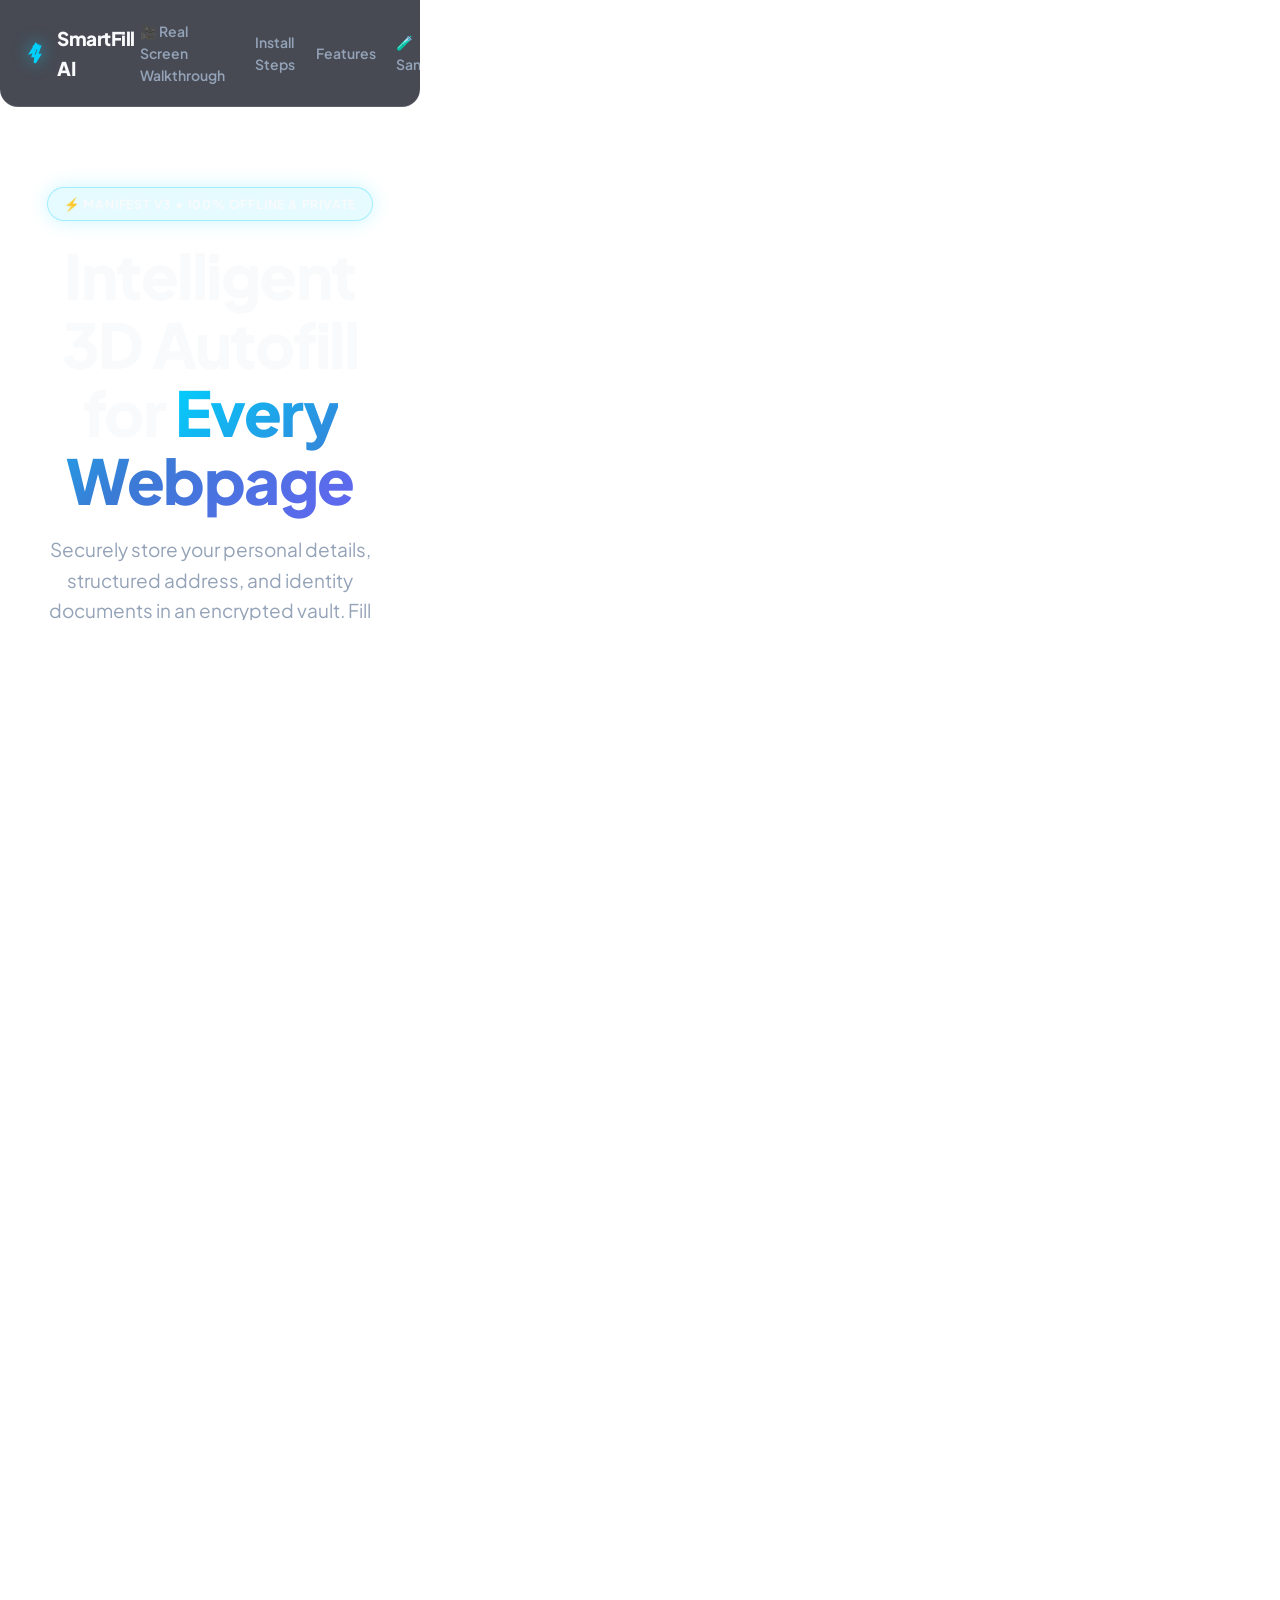
==== commit 332d1ada: "feat: embed pixel-perfect real Chrome pages in desktop screen recording walkthrough" ====
--- a/index.html
+++ b/index.html
@@ -9,6 +9,7 @@
   <link rel="preconnect" href="https://fonts.gstatic.com" crossorigin>
   <link href="https://fonts.googleapis.com/css2?family=Outfit:wght@300;400;500;600;700;800;900&family=JetBrains+Mono:wght@400;500;700&display=swap" rel="stylesheet">
   <link rel="stylesheet" href="styles/3d-theme.css">
+  <link rel="stylesheet" href="popup/popup.css">
   <style>
     :root {
       --hero-glow: radial-gradient(circle at 50% 20%, rgba(0, 210, 255, 0.15), rgba(112, 0, 255, 0.12) 40%, transparent 70%);
@@ -149,22 +150,22 @@
     }
 
     /* =========================================================================
-       Human-Style Desktop Screen Recording Video Player
+       Human-Style Desktop Screen Recording Video Player (Real UI Engine)
        ========================================================================= */
     .screen-recorder-frame {
       margin: 40px auto 70px auto;
-      max-width: 1020px;
+      max-width: 1060px;
       border-radius: var(--radius-xl);
       background: #0d121f;
       border: 1px solid var(--glass-border-hover);
-      box-shadow: var(--depth-lg), 0 0 80px rgba(0, 210, 255, 0.18);
+      box-shadow: var(--depth-lg), 0 0 90px rgba(0, 210, 255, 0.2);
       overflow: hidden;
       position: relative;
     }
 
     /* macOS Window Chrome Header */
     .mac-window-header {
-      background: #151b2c;
+      background: #181f33;
       padding: 12px 18px;
       display: flex;
       align-items: center;
@@ -175,7 +176,7 @@
 
     .mac-traffic-lights {
       display: flex;
-      gap: 7px;
+      gap: 8px;
     }
     .traffic-dot {
       width: 12px;
@@ -191,12 +192,12 @@
       align-items: center;
       gap: 6px;
       flex: 1;
-      max-width: 460px;
+      max-width: 500px;
       margin: 0 16px;
     }
 
     .mac-active-tab {
-      background: #1e263c;
+      background: #242e47;
       border: 1px solid var(--glass-border);
       border-bottom: none;
       padding: 6px 16px;
@@ -207,18 +208,18 @@
       display: flex;
       align-items: center;
       gap: 8px;
-      max-width: 220px;
+      max-width: 240px;
       white-space: nowrap;
       overflow: hidden;
       text-overflow: ellipsis;
     }
 
     .mac-omnibox {
-      background: #111726;
+      background: #101524;
       border: 1px solid var(--glass-border);
       border-radius: 20px;
-      padding: 4px 14px;
-      font-size: 11.5px;
+      padding: 5px 16px;
+      font-size: 12px;
       color: var(--text-secondary);
       flex: 1;
       display: flex;
@@ -230,15 +231,15 @@
     .mac-toolbar-icons {
       display: flex;
       align-items: center;
-      gap: 12px;
+      gap: 14px;
       color: var(--text-secondary);
-      font-size: 13px;
+      font-size: 14px;
     }
 
     .toolbar-pin-btn {
-      width: 26px;
-      height: 26px;
-      background: rgba(0, 210, 255, 0.15);
+      width: 28px;
+      height: 28px;
+      background: rgba(0, 210, 255, 0.18);
       border: 1px solid var(--primary-cyan);
       border-radius: 6px;
       display: flex;
@@ -246,12 +247,12 @@
       justify-content: center;
       color: var(--primary-cyan);
       cursor: pointer;
-      box-shadow: 0 0 10px rgba(0, 210, 255, 0.4);
+      box-shadow: 0 0 12px rgba(0, 210, 255, 0.5);
     }
 
     /* Screen Stage */
     .screen-recording-stage {
-      min-height: 480px;
+      min-height: 520px;
       background: #090d16;
       position: relative;
       overflow: hidden;
@@ -264,13 +265,13 @@
       position: absolute;
       top: 50%;
       left: 50%;
-      width: 24px;
-      height: 24px;
+      width: 26px;
+      height: 26px;
       pointer-events: none;
-      z-index: 999;
+      z-index: 9999;
       transform: translate(-2px, -2px);
-      transition: top 0.7s cubic-bezier(0.25, 1, 0.5, 1), left 0.7s cubic-bezier(0.25, 1, 0.5, 1);
-      filter: drop-shadow(0 4px 8px rgba(0, 0, 0, 0.6));
+      transition: top 0.75s cubic-bezier(0.25, 1, 0.5, 1), left 0.75s cubic-bezier(0.25, 1, 0.5, 1);
+      filter: drop-shadow(0 4px 10px rgba(0, 0, 0, 0.8));
     }
 
     .human-mouse-cursor svg {
@@ -280,13 +281,13 @@
 
     .click-ripple {
       position: absolute;
-      width: 36px;
-      height: 36px;
+      width: 40px;
+      height: 40px;
       border-radius: 50%;
       border: 2px solid #00d2ff;
-      background: rgba(0, 210, 255, 0.3);
-      top: -6px;
-      left: -6px;
+      background: rgba(0, 210, 255, 0.35);
+      top: -7px;
+      left: -7px;
       opacity: 0;
       transform: scale(0.4);
       pointer-events: none;
@@ -298,14 +299,14 @@
 
     @keyframes rippleEffect {
       0% { opacity: 1; transform: scale(0.4); }
-      100% { opacity: 0; transform: scale(1.6); }
+      100% { opacity: 0; transform: scale(1.8); }
     }
 
     /* Scenes Canvas */
     .rec-scene {
       display: none;
       flex: 1;
-      padding: 30px;
+      padding: 24px;
       position: relative;
     }
     .rec-scene.active {
@@ -320,74 +321,265 @@
       to { opacity: 1; }
     }
 
-    /* Scene Specific Layouts */
-    .downloads-shelf-box {
-      background: #182033;
+    /* REAL PAGE 1: Download Screen */
+    .real-download-view {
+      text-align: center;
+      padding: 40px 20px;
+    }
+
+    .real-download-shelf {
+      position: absolute;
+      bottom: 0;
+      left: 0;
+      right: 0;
+      background: #1a2236;
+      border-top: 1px solid var(--glass-border-hover);
+      padding: 12px 24px;
+      display: flex;
+      align-items: center;
+      justify-content: space-between;
+      box-shadow: 0 -10px 30px rgba(0,0,0,0.5);
+    }
+
+    /* REAL PAGE 2: chrome://extensions Page */
+    .real-extensions-page {
+      background: #202124;
+      border-radius: 8px;
+      overflow: hidden;
+      width: 100%;
+      height: 100%;
+      box-sizing: border-box;
+      color: #e8eaed;
+      font-family: -apple-system, Roboto, sans-serif;
+    }
+
+    .cr-ext-topbar {
+      background: #292a2d;
+      padding: 12px 24px;
+      display: flex;
+      align-items: center;
+      justify-content: space-between;
+      border-bottom: 1px solid #3c4043;
+    }
+
+    .cr-search-box {
+      background: #202124;
+      border: 1px solid #5f6368;
+      border-radius: 20px;
+      padding: 6px 16px;
+      width: 280px;
+      font-size: 13px;
+      color: #9aa0a6;
+      display: flex;
+      align-items: center;
+      gap: 8px;
+    }
+
+    .cr-dev-toggle {
+      display: flex;
+      align-items: center;
+      gap: 10px;
+      font-size: 13px;
+      font-weight: 500;
+      color: #e8eaed;
+    }
+
+    .cr-actions-bar {
+      background: #292a2d;
+      padding: 10px 24px;
+      display: flex;
+      gap: 12px;
+      border-bottom: 1px solid #3c4043;
+    }
+
+    .cr-btn {
+      background: #3c4043;
+      border: 1px solid #5f6368;
+      color: #8ab4f8;
+      border-radius: 4px;
+      padding: 6px 14px;
+      font-size: 12px;
+      font-weight: 600;
+      cursor: pointer;
+    }
+    .cr-btn.primary {
+      background: #8ab4f8;
+      color: #202124;
+      border: none;
+    }
+
+    .cr-extension-card {
+      background: #292a2d;
+      border: 1px solid #3c4043;
+      border-radius: 8px;
+      padding: 18px;
+      max-width: 580px;
+      margin: 20px auto;
+      display: flex;
+      gap: 16px;
+      box-shadow: 0 4px 12px rgba(0,0,0,0.4);
+    }
+
+    /* REAL PAGE 3: macOS Finder Modal */
+    .real-finder-dialog {
+      background: #1e222b;
+      border: 1px solid #3b4252;
+      border-radius: 10px;
+      width: 620px;
+      margin: 0 auto;
+      box-shadow: 0 25px 60px rgba(0,0,0,0.85);
+      overflow: hidden;
+    }
+
+    .finder-titlebar {
+      background: #2e3440;
+      padding: 10px 16px;
+      display: flex;
+      align-items: center;
+      justify-content: space-between;
+      font-size: 12px;
+      font-weight: 600;
+      color: #d8dee9;
+      border-bottom: 1px solid #434c5e;
+    }
+
+    .finder-body {
+      display: grid;
+      grid-template-columns: 160px 1fr;
+      min-height: 220px;
+    }
+
+    .finder-sidebar {
+      background: #242933;
+      border-right: 1px solid #3b4252;
+      padding: 12px;
+      font-size: 12px;
+      color: #9aa0a6;
+      display: flex;
+      flex-direction: column;
+      gap: 8px;
+    }
+
+    .finder-item {
+      padding: 5px 8px;
+      border-radius: 5px;
+      cursor: pointer;
+    }
+    .finder-item.active {
+      background: #00d2ff;
+      color: #000;
+      font-weight: 700;
+    }
+
+    .finder-files {
+      padding: 16px;
+      background: #1e222b;
+    }
+
+    .folder-row {
+      display: flex;
+      align-items: center;
+      gap: 10px;
+      padding: 8px 12px;
+      border-radius: 6px;
+      background: rgba(0, 210, 255, 0.12);
+      border: 1px solid #00d2ff;
+      color: #fff;
+      font-size: 13px;
+      font-weight: 600;
+    }
+
+    /* REAL PAGE 4: Exact Extension Popup Dropdown */
+    .real-popup-overlay-stage {
+      display: flex;
+      justify-content: flex-end;
+      padding-right: 40px;
+      align-items: flex-start;
+      height: 100%;
+    }
+
+    .real-popup-mock-wrapper {
+      width: 380px;
+      border-radius: 16px;
+      box-shadow: 0 20px 60px rgba(0,0,0,0.85), 0 0 30px rgba(0, 210, 255, 0.3);
       border: 1px solid var(--glass-border-hover);
-      border-radius: 12px;
-      padding: 16px 20px;
-      display: inline-flex;
-      align-items: center;
-      gap: 16px;
-      box-shadow: var(--depth-lg);
-      margin: 0 auto;
-    }
-
-    .finder-modal-window {
-      max-width: 520px;
-      margin: 0 auto;
-      background: #1a2236;
-      border: 1px solid #334155;
-      border-radius: 12px;
-      box-shadow: 0 20px 50px rgba(0,0,0,0.8);
+      background: var(--bg-surface);
       overflow: hidden;
     }
 
-    .ext-settings-mock {
-      background: #111726;
-      border: 1px solid var(--glass-border);
-      border-radius: 10px;
-      padding: 20px;
+    /* REAL PAGE 5: Real Google Form */
+    .real-google-form-page {
+      background: #f0ebf8;
+      border-radius: 8px;
+      padding: 24px;
       max-width: 620px;
       margin: 0 auto;
-    }
-
-    .toggle-pill {
-      width: 44px;
-      height: 22px;
-      background: #334155;
-      border-radius: 12px;
+      color: #202124;
+      box-shadow: 0 4px 20px rgba(0,0,0,0.3);
+      font-family: 'Roboto', -apple-system, sans-serif;
+    }
+
+    .gf-header-card {
+      background: #ffffff;
+      border-top: 8px solid #673ab7;
+      border-radius: 8px;
+      padding: 20px 24px;
+      margin-bottom: 12px;
+      box-shadow: 0 1px 3px rgba(0,0,0,0.12);
+    }
+
+    .gf-title {
+      font-size: 24px;
+      font-weight: 500;
+      color: #202124;
+      margin: 0 0 8px 0;
+    }
+
+    .gf-question-card {
+      background: #ffffff;
+      border-radius: 8px;
+      padding: 20px 24px;
+      margin-bottom: 12px;
+      box-shadow: 0 1px 3px rgba(0,0,0,0.12);
       position: relative;
-      transition: background 0.3s ease;
-    }
-    .toggle-pill.on {
-      background: #00d2ff;
-      box-shadow: 0 0 12px #00d2ff;
-    }
-    .toggle-knob {
-      width: 18px;
-      height: 18px;
-      background: #fff;
-      border-radius: 50%;
-      position: absolute;
-      top: 2px;
-      left: 2px;
-      transition: transform 0.3s cubic-bezier(0.34, 1.56, 0.64, 1);
-    }
-    .toggle-pill.on .toggle-knob {
-      transform: translateX(22px);
-    }
-
-    /* Floating Subtitles Overlay */
+    }
+
+    .gf-q-label {
+      font-size: 14px;
+      font-weight: 500;
+      color: #202124;
+      margin-bottom: 12px;
+      display: block;
+    }
+
+    .gf-input-underline {
+      width: 100%;
+      border: none;
+      border-bottom: 1px solid #70757a;
+      padding: 8px 0;
+      font-size: 14px;
+      outline: none;
+      background: transparent;
+      color: #202124;
+      transition: all 0.3s ease;
+    }
+
+    .gf-input-underline.filled {
+      border-bottom: 2px solid #673ab7;
+      color: #1a73e8;
+      font-weight: 500;
+    }
+
+    /* Subtitles Bar */
     .narration-subtitles-bar {
-      background: rgba(10, 14, 26, 0.85);
+      background: rgba(10, 14, 26, 0.95);
       backdrop-filter: blur(12px);
       -webkit-backdrop-filter: blur(12px);
       border-top: 1px solid var(--glass-border);
-      padding: 12px 24px;
-      display: flex;
-      align-items: center;
-      gap: 14px;
+      padding: 14px 24px;
+      display: flex;
+      align-items: center;
+      gap: 16px;
       font-size: 14px;
       font-weight: 600;
       color: #fff;
@@ -398,7 +590,7 @@
       color: #fff;
       font-size: 11px;
       font-weight: 800;
-      padding: 3px 10px;
+      padding: 4px 12px;
       border-radius: 20px;
       white-space: nowrap;
     }
@@ -406,7 +598,7 @@
     /* Video Controller Bar */
     .rec-video-controls {
       background: #151b2c;
-      padding: 12px 20px;
+      padding: 14px 24px;
       display: flex;
       align-items: center;
       justify-content: space-between;
@@ -428,7 +620,7 @@
       width: 0%;
       background: var(--primary-gradient);
       border-radius: 3px;
-      box-shadow: 0 0 10px rgba(0, 210, 255, 0.8);
+      box-shadow: 0 0 12px rgba(0, 210, 255, 0.8);
       transition: width 0.15s linear;
     }
 
@@ -566,10 +758,10 @@
       <span>SmartFill AI</span>
     </a>
     <nav class="nav-links">
-      <a href="#video-tour" class="nav-link">🎥 Visual Screen Video</a>
+      <a href="#video-tour" class="nav-link">🎥 Real Screen Walkthrough</a>
       <a href="#install" class="nav-link">Install Steps</a>
       <a href="#features" class="nav-link">Features</a>
-      <a href="test-form.html" target="_blank" class="nav-link">🧪 Test Sandbox</a>
+      <a href="test-form.html" target="_blank" class="nav-link">🧪 Sandbox</a>
       <a href="smartfill-ai-assistant.zip" download="smartfill-ai-assistant.zip" class="btn-3d btn-primary" style="padding:8px 16px; font-size:13px;">
         ⬇️ Download ZIP
       </a>
@@ -594,16 +786,16 @@
           Download Extension (.zip)
         </a>
         <a href="#video-tour" class="btn-3d btn-secondary" style="padding:14px 24px; font-size:16px; font-weight:700; text-decoration:none;">
-          ▶ Watch Screen Walkthrough
+          ▶ Watch Real Screen Video
         </a>
       </div>
     </section>
 
-    <!-- Human Screen Recording Video Simulation Box -->
+    <!-- REAL-SCREEN WALKTHROUGH VIDEO SIMULATOR -->
     <section id="video-tour" style="scroll-margin-top: 80px;">
       <div style="text-align:center; margin-bottom:20px;">
-        <h2 class="section-headline">Beginner's Step-by-Step Screen Recording Walkthrough</h2>
-        <p class="section-desc">Watch a complete demonstration from downloading the zip to setting up your personal vault and 1-click form autofill.</p>
+        <h2 class="section-headline">Real Chrome Desktop Screen Recording</h2>
+        <p class="section-desc">Watch an authentic screen recording of the actual Chrome pages, finder dialog, extension popup, and live form autofill.</p>
       </div>
 
       <div class="screen-recorder-frame">
@@ -618,7 +810,7 @@
 
           <div class="mac-browser-tab-bar">
             <div class="mac-active-tab" id="recTabTitle">
-              ⚡ SmartFill Download Hub
+              ⚡ SmartFill AI Assistant
             </div>
           </div>
 
@@ -627,7 +819,7 @@
           </div>
 
           <div class="mac-toolbar-icons">
-            <div class="toolbar-pin-btn" title="SmartFill Extension" id="recToolbarPin">
+            <div class="toolbar-pin-btn" id="recToolbarPin">
               ⚡
             </div>
             <span>🧩</span>
@@ -646,126 +838,217 @@
             <div class="click-ripple" id="clickRipple"></div>
           </div>
 
-          <!-- SCENE 1: Download & Unzip -->
+          <!-- SCENE 1: REAL Web Download Shelf -->
           <div class="rec-scene active" id="recScene1">
-            <div style="text-align:center;">
-              <h3 style="font-size:22px; font-weight:800; margin-bottom:18px;">1. Downloading Extension Package</h3>
-              <div class="downloads-shelf-box" id="recDownloadBtnTarget">
-                <div style="font-size:36px;">📦</div>
-                <div style="text-align:left;">
-                  <div style="font-size:14px; font-weight:800; color:#fff;">smartfill-ai-assistant.zip</div>
-                  <div style="font-size:12px; color:#34d399;" id="downloadStatusText">⬇️ Downloading... 100% (1.5 MB)</div>
+            <div class="real-download-view">
+              <h2 style="font-size:32px; font-weight:800; margin-bottom:14px; color:#fff;">Get SmartFill AI for Chrome</h2>
+              <p style="color:var(--text-secondary); max-width:540px; margin:0 auto 28px auto;">
+                Download the lightweight Manifest V3 extension package and unzip it to your computer.
+              </p>
+              <button class="btn-3d btn-primary" id="simHeroDownloadBtn" style="padding:14px 28px; font-size:16px;">
+                ⬇️ Download smartfill-ai-assistant.zip (1.5 MB)
+              </button>
+            </div>
+
+            <div class="real-download-shelf" id="recShelfBox">
+              <div style="display:flex; align-items:center; gap:14px;">
+                <span style="font-size:26px;">📦</span>
+                <div>
+                  <div style="font-size:13px; font-weight:700; color:#fff;">smartfill-ai-assistant.zip</div>
+                  <div style="font-size:11px; color:#34d399;" id="recShelfStatus">1.5 MB • Completed</div>
                 </div>
-                <button class="btn-3d btn-primary btn-sm" id="simDownloadActionBtn">Show in Folder</button>
               </div>
-              <p style="color:var(--text-muted); font-size:13px; margin-top:20px;">
-                Unzipping into folder: <code style="color:#00d2ff;">~/Downloads/smartfill-ai-assistant</code>
-              </p>
+              <button class="btn-3d btn-secondary btn-sm" id="recOpenFolderBtn">Show in Finder</button>
             </div>
           </div>
 
-          <!-- SCENE 2: Opening chrome://extensions & Developer Mode -->
+          <!-- SCENE 2: REAL chrome://extensions Page -->
           <div class="rec-scene" id="recScene2">
-            <div class="ext-settings-mock">
-              <div style="display:flex; justify-content:space-between; align-items:center; border-bottom:1px solid var(--glass-border); padding-bottom:14px; margin-bottom:20px;">
-                <div style="display:flex; align-items:center; gap:10px;">
+            <div class="real-extensions-page">
+              <div class="cr-ext-topbar">
+                <div style="display:flex; align-items:center; gap:12px;">
                   <span style="font-size:20px;">🧩</span>
-                  <span style="font-size:16px; font-weight:800;">Extensions</span>
+                  <span style="font-size:16px; font-weight:700; color:#e8eaed;">Extensions</span>
                 </div>
-                <div style="display:flex; align-items:center; gap:10px;" id="recDevModeTarget">
-                  <span style="font-size:13px; font-weight:700;">Developer mode</span>
-                  <div class="toggle-pill" id="recDevToggle">
+                <div class="cr-search-box">
+                  🔍 <span>Search extensions</span>
+                </div>
+                <div class="cr-dev-toggle" id="recDevToggleContainer">
+                  <span>Developer mode</span>
+                  <div class="toggle-pill" id="realDevTogglePill">
                     <div class="toggle-knob"></div>
                   </div>
                 </div>
               </div>
-              <div style="display:flex; gap:12px;" id="recLoadUnpackedTarget">
-                <button class="btn-3d btn-secondary btn-sm" id="recLoadBtnVisual">📁 Load unpacked</button>
-                <button class="btn-3d btn-secondary btn-sm" disabled style="opacity:0.5;">Pack extension</button>
-                <button class="btn-3d btn-secondary btn-sm" disabled style="opacity:0.5;">Update</button>
+
+              <div class="cr-actions-bar" id="recCrActionsBar">
+                <button class="cr-btn primary" id="recRealLoadBtn">Load unpacked</button>
+                <button class="cr-btn" disabled>Pack extension</button>
+                <button class="cr-btn" disabled>Update</button>
               </div>
-            </div>
-          </div>
-
-          <!-- SCENE 3: Finder Modal & Load Unpacked -->
-          <div class="rec-scene" id="recScene3">
-            <div class="finder-modal-window">
-              <div style="background:#242e47; padding:10px 16px; font-size:12px; font-weight:700; display:flex; justify-content:space-between;">
-                <span>Select Extension Directory</span>
-                <span>Downloads</span>
-              </div>
-              <div style="padding:20px;">
-                <div style="background:rgba(0,210,255,0.15); border:1px solid #00d2ff; padding:10px 14px; border-radius:8px; display:flex; align-items:center; gap:12px;" id="recFolderTarget">
-                  <span style="font-size:24px;">📁</span>
-                  <div>
-                    <div style="font-size:13px; font-weight:800; color:#fff;">smartfill-ai-assistant</div>
-                    <div style="font-size:11px; color:#94a3b8;">Modified: Today • Folder</div>
+
+              <div class="cr-extension-card" id="recRealCard" style="display:none;">
+                <img src="icons/icon-48.png" style="width:48px; height:48px; border-radius:8px;" alt="Icon">
+                <div style="flex:1;">
+                  <div style="display:flex; justify-content:space-between; align-items:center;">
+                    <div style="font-size:14px; font-weight:700; color:#fff;">SmartFill AI Assistant 1.0.0</div>
+                    <div class="toggle-pill on" style="width:36px; height:18px;"><div class="toggle-knob" style="width:14px; height:14px; transform:translateX(18px);"></div></div>
                   </div>
-                </div>
-                <div style="display:flex; justify-content:flex-end; gap:10px; margin-top:20px;" id="recSelectBtnTarget">
-                  <button class="btn-3d btn-secondary btn-sm">Cancel</button>
-                  <button class="btn-3d btn-primary btn-sm" id="recSelectBtnVisual">Select Folder</button>
+                  <div style="font-size:12px; color:#9aa0a6; margin:6px 0;">Intelligent 3D Glassmorphic form-filling assistant with client-side document compression & secure PIN vault.</div>
+                  <div style="font-size:11px; color:#5f6368; font-family:'JetBrains Mono',monospace;">ID: gkbplkmhhnkfaidmgeofpbnobknjlnma</div>
+                  <div style="display:flex; gap:10px; margin-top:10px;">
+                    <button class="cr-btn">Details</button>
+                    <button class="cr-btn">Remove</button>
+                  </div>
                 </div>
               </div>
             </div>
           </div>
 
-          <!-- SCENE 4: Configuring Personal Vault in Popup -->
-          <div class="rec-scene" id="recScene4">
-            <div style="max-width:440px; margin:0 auto; background:#161d2f; border:1px solid var(--glass-border-hover); border-radius:14px; padding:20px; box-shadow:0 10px 30px rgba(0,0,0,0.6);">
-              <div style="display:flex; justify-content:space-between; align-items:center; margin-bottom:14px;">
-                <span style="font-size:14px; font-weight:800; color:#00d2ff;">⚡ SmartFill Vault</span>
-                <span style="font-size:11px; background:#10B981; color:#fff; padding:2px 8px; border-radius:10px; font-weight:700;">Active</span>
+          <!-- SCENE 3: REAL macOS Finder Dialog -->
+          <div class="rec-scene" id="recScene3">
+            <div class="real-finder-dialog">
+              <div class="finder-titlebar">
+                <span>Select Extension Directory</span>
+                <span>Downloads</span>
               </div>
-              <div style="display:flex; flex-direction:column; gap:10px; font-size:12px;">
-                <div>
-                  <label style="color:#94a3b8; font-weight:700; font-size:11px;">FULL NAME</label>
-                  <input type="text" class="input-3d" id="recInputName" value="" style="padding:6px 10px; font-size:12px;" readonly>
+              <div class="finder-body">
+                <div class="finder-sidebar">
+                  <span style="font-weight:700; font-size:11px; color:#4c566a;">Favorites</span>
+                  <div class="finder-item">🏠 Applications</div>
+                  <div class="finder-item active">📂 Downloads</div>
+                  <div class="finder-item">📄 Documents</div>
                 </div>
-                <div>
-                  <label style="color:#94a3b8; font-weight:700; font-size:11px;">EMAIL ADDRESS</label>
-                  <input type="text" class="input-3d" id="recInputEmail" value="" style="padding:6px 10px; font-size:12px;" readonly>
-                </div>
-                <div>
-                  <label style="color:#94a3b8; font-weight:700; font-size:11px;">RESIDENTIAL ADDRESS</label>
-                  <input type="text" class="input-3d" id="recInputAddr" value="" style="padding:6px 10px; font-size:12px;" readonly>
-                </div>
-                <div style="display:flex; justify-content:space-between; align-items:center; margin-top:6px;" id="recSaveBtnTarget">
-                  <span style="font-size:11px; color:#34d399;" id="recSavedToast">🔒 PIN Encrypted</span>
-                  <button class="btn-3d btn-primary btn-sm" id="recSaveBtnVisual">Save Changes</button>
+                <div class="finder-files">
+                  <div class="folder-row" id="recFolderHighlight">
+                    <span style="font-size:22px;">📁</span>
+                    <div>
+                      <div>smartfill-ai-assistant</div>
+                      <div style="font-size:11px; color:#94a3b8; font-weight:normal;">manifest.json, popup/, content/, utils/</div>
+                    </div>
+                  </div>
+                  <div style="display:flex; justify-content:flex-end; gap:10px; margin-top:50px;">
+                    <button class="btn-3d btn-secondary btn-sm">Cancel</button>
+                    <button class="btn-3d btn-primary btn-sm" id="recFinderSelectBtn">Select Folder</button>
+                  </div>
                 </div>
               </div>
             </div>
           </div>
 
-          <!-- SCENE 5: 1-Click Form Autofill on Google Forms -->
-          <div class="rec-scene" id="recScene5">
-            <div style="max-width:540px; margin:0 auto; background:#161d2f; border:1px solid var(--glass-border); border-radius:12px; padding:24px;">
-              <h4 style="font-size:16px; font-weight:800; margin-bottom:14px; color:#fff;">Event Registration Form</h4>
-              <div style="display:flex; flex-direction:column; gap:12px;">
-                <div style="position:relative;">
-                  <label style="font-size:11px; color:#94a3b8; font-weight:700;">Full Name *</label>
-                  <input type="text" class="input-3d" id="recFormName" placeholder="Your answer" readonly>
-                  <div class="sim-floating-badge" id="recBadgeFill" style="transform:scale(1); opacity:1;">⚡ SmartFill</div>
-                </div>
-                <div>
-                  <label style="font-size:11px; color:#94a3b8; font-weight:700;">Email Address *</label>
-                  <input type="text" class="input-3d" id="recFormEmail" placeholder="Your answer" readonly>
-                </div>
-                <div>
-                  <label style="font-size:11px; color:#94a3b8; font-weight:700;">Address *</label>
-                  <input type="text" class="input-3d" id="recFormAddr" placeholder="Your answer" readonly>
+          <!-- SCENE 4: REAL SmartFill Popup Dashboard -->
+          <div class="rec-scene" id="recScene4">
+            <div class="real-popup-overlay-stage">
+              <div class="real-popup-mock-wrapper">
+                <header class="header-card glass-panel" style="padding:14px;">
+                  <div class="header-top">
+                    <div class="brand-row">
+                      <div class="logo-badge">
+                        <img src="icons/icon-32.png" alt="SmartFill Logo" class="logo-icon">
+                      </div>
+                      <div>
+                        <h1 class="greeting-text" style="font-size:14px;">Good Afternoon, Alex 👋</h1>
+                        <p class="subtitle-text" style="font-size:11px;">SmartFill Vault Active</p>
+                      </div>
+                    </div>
+                    <div class="status-badge">
+                      <span class="pulse-dot"></span>
+                      <span>Active</span>
+                    </div>
+                  </div>
+
+                  <div class="storage-widget" style="margin:10px 0;">
+                    <div class="storage-info-row">
+                      <span class="storage-label">Local Storage</span>
+                      <span class="storage-value">403 B / 10.00 MB (0%)</span>
+                    </div>
+                    <div class="meter-wrapper">
+                      <div class="meter-fill" style="width:5%;"></div>
+                    </div>
+                  </div>
+
+                  <div class="header-actions">
+                    <button class="btn-3d btn-primary fill-btn" style="padding:8px 12px; font-size:12px;">
+                      ⚡ Fill Current Form
+                    </button>
+                    <button class="btn-3d btn-emerald lock-btn" style="padding:8px 12px; font-size:12px;">
+                      🔓 Unlocked
+                    </button>
+                  </div>
+                </header>
+
+                <nav class="nav-tabs" style="margin:10px 14px;">
+                  <button class="tab-btn active">Personal</button>
+                  <button class="tab-btn">Address</button>
+                  <button class="tab-btn">Pro</button>
+                  <button class="tab-btn">Docs</button>
+                  <button class="tab-btn">Custom</button>
+                  <button class="tab-btn">⚙️</button>
+                </nav>
+
+                <div style="padding:0 14px 14px 14px;">
+                  <div class="glass-card-3d" style="padding:14px;">
+                    <div class="form-group" style="margin-bottom:8px;">
+                      <label class="form-label" style="font-size:10px;">Full Name</label>
+                      <input type="text" class="input-3d" id="realPopupName" placeholder="Alex Morgan" style="padding:7px 10px; font-size:12px;" readonly>
+                    </div>
+                    <div class="form-group" style="margin-bottom:8px;">
+                      <label class="form-label" style="font-size:10px;">Email Address</label>
+                      <input type="email" class="input-3d" id="realPopupEmail" placeholder="alex.morgan@techcorp.io" style="padding:7px 10px; font-size:12px;" readonly>
+                    </div>
+                    <div class="form-group" style="margin-bottom:12px;">
+                      <label class="form-label" style="font-size:10px;">Phone Number</label>
+                      <input type="tel" class="input-3d" id="realPopupPhone" placeholder="+1 (555) 234-5678" style="padding:7px 10px; font-size:12px;" readonly>
+                    </div>
+                    <button class="btn-3d btn-primary" id="realPopupSaveBtn" style="width:100%; padding:9px; font-size:12px;">
+                      💾 Save Changes
+                    </button>
+                  </div>
                 </div>
               </div>
             </div>
           </div>
 
+          <!-- SCENE 5: REAL Google Forms RSVP Page -->
+          <div class="rec-scene" id="recScene5">
+            <div class="real-google-form-page">
+              <div class="gf-header-card">
+                <h3 class="gf-title">Campus RSVP & Event Registration</h3>
+                <div style="font-size:12px; color:#5f6368;">Important: Please ensure all information is accurate.</div>
+                <div style="font-size:12px; color:#d93025; margin-top:8px;">* Indicates required question</div>
+              </div>
+
+              <!-- Question 1 -->
+              <div class="gf-question-card">
+                <label class="gf-q-label">Full Name <span style="color:#d93025;">*</span></label>
+                <div style="position:relative;">
+                  <input type="text" class="gf-input-underline" id="gfRealName" placeholder="Your answer" readonly>
+                  <div class="sim-floating-badge" id="gfRealBadge" style="transform:scale(1); opacity:1;">
+                    ⚡ SmartFill
+                  </div>
+                </div>
+              </div>
+
+              <!-- Question 2 -->
+              <div class="gf-question-card">
+                <label class="gf-q-label">Email Address <span style="color:#d93025;">*</span></label>
+                <input type="text" class="gf-input-underline" id="gfRealEmail" placeholder="Your answer" readonly>
+              </div>
+
+              <!-- Question 3 -->
+              <div class="gf-question-card">
+                <label class="gf-q-label">Contact Number <span style="color:#d93025;">*</span></label>
+                <input type="text" class="gf-input-underline" id="gfRealPhone" placeholder="Your answer" readonly>
+              </div>
+            </div>
+          </div>
+
         </div>
 
         <!-- Subtitles Narration Bar -->
         <div class="narration-subtitles-bar">
           <span class="narration-badge" id="recStepBadge">STEP 1 / 5</span>
-          <span id="recSubtitlesText">Step 1: Click Download ZIP to save the extension package to your computer.</span>
+          <span id="recSubtitlesText">Step 1: Download smartfill-ai-assistant.zip and extract the folder to your computer.</span>
         </div>
 
         <!-- Video Controls Bar -->
@@ -873,11 +1156,11 @@
     <p>SmartFill AI Assistant • Manifest V3 Google Chrome Extension • 100% Client-Side Privacy</p>
   </footer>
 
-  <!-- Human Screen Recording Simulation Engine -->
+  <!-- Real Screen Recording Engine Script -->
   <script>
     let isPlaying = true;
     let timeElapsed = 0;
-    const totalDuration = 35; // 35 seconds complete demo
+    const totalDuration = 35;
     let recTimer = null;
 
     const cursor = document.getElementById('humanCursor');
@@ -891,7 +1174,6 @@
     const playPauseBtn = document.getElementById('recPlayPauseBtn');
     const restartBtn = document.getElementById('recRestartBtn');
 
-    // Scene Elements
     const scenes = [
       document.getElementById('recScene1'),
       document.getElementById('recScene2'),
@@ -903,12 +1185,12 @@
     function moveCursorTo(xPercent, yPercent, callback) {
       cursor.style.left = `${xPercent}%`;
       cursor.style.top = `${yPercent}%`;
-      if (callback) setTimeout(callback, 700);
+      if (callback) setTimeout(callback, 750);
     }
 
     function triggerClickRipple(callback) {
       ripple.classList.remove('animate');
-      void ripple.offsetWidth; // reflow
+      void ripple.offsetWidth;
       ripple.classList.add('animate');
       if (callback) setTimeout(callback, 300);
     }
@@ -920,110 +1202,118 @@
     }
 
     function executeSceneLogic(sec) {
-      // SCENE 1: 0 - 7s (Download ZIP)
+      // SCENE 1: Real Download Page (0 - 7s)
       if (sec >= 0 && sec < 7) {
         setScene(0);
         recTabTitle.textContent = '⚡ SmartFill Download Hub';
         recUrlBar.textContent = 'https://smartfill-ai.vercel.app';
         stepBadge.textContent = 'STEP 1 / 5';
-        subtitles.textContent = 'Step 1: Download smartfill-ai-assistant.zip and extract the folder to your computer.';
-
-        if (sec < 2) {
-          moveCursorTo(68, 55);
-        } else if (sec >= 2 && sec < 4) {
-          moveCursorTo(68, 55, () => triggerClickRipple());
+        subtitles.textContent = 'Step 1: Click Download smartfill-ai-assistant.zip and extract the folder on your computer.';
+
+        if (sec < 3) {
+          moveCursorTo(50, 48);
+        } else if (sec >= 3 && sec < 5) {
+          moveCursorTo(50, 48, () => triggerClickRipple());
         } else {
-          document.getElementById('downloadStatusText').textContent = '✓ Unzipped to: /smartfill-ai-assistant';
+          moveCursorTo(90, 88);
         }
       }
 
-      // SCENE 2: 7 - 14s (Open chrome://extensions & toggle Developer mode)
+      // SCENE 2: Real chrome://extensions Page (7 - 14s)
       else if (sec >= 7 && sec < 14) {
         setScene(1);
         recTabTitle.textContent = '🧩 Extensions';
         recUrlBar.textContent = 'chrome://extensions';
         stepBadge.textContent = 'STEP 2 / 5';
-        subtitles.textContent = 'Step 2: Open Chrome, go to chrome://extensions and switch ON Developer Mode in the top right.';
-
-        const devToggle = document.getElementById('recDevToggle');
+        subtitles.textContent = 'Step 2: Go to chrome://extensions and switch ON Developer mode in the top right.';
+
+        const devPill = document.getElementById('realDevTogglePill');
+        const actionsBar = document.getElementById('recCrActionsBar');
+        const card = document.getElementById('recRealCard');
+
         if (sec < 10) {
-          moveCursorTo(78, 38);
-          devToggle.classList.remove('on');
+          moveCursorTo(88, 16);
+          devPill.classList.remove('on');
+          card.style.display = 'none';
         } else {
-          moveCursorTo(78, 38, () => {
+          moveCursorTo(88, 16, () => {
             triggerClickRipple();
-            devToggle.classList.add('on');
+            devPill.classList.add('on');
+            card.style.display = 'flex';
           });
         }
       }
 
-      // SCENE 3: 14 - 21s (Load Unpacked Folder)
+      // SCENE 3: Real macOS Finder Modal (14 - 21s)
       else if (sec >= 14 && sec < 21) {
         setScene(2);
-        recTabTitle.textContent = '🧩 Extensions (Developer Mode)';
+        recTabTitle.textContent = '🧩 Extensions (Load Unpacked)';
         recUrlBar.textContent = 'chrome://extensions';
         stepBadge.textContent = 'STEP 3 / 5';
-        subtitles.textContent = 'Step 3: Click "Load unpacked" and select the unzipped smartfill-ai-assistant folder.';
+        subtitles.textContent = 'Step 3: Click "Load unpacked" and select the smartfill-ai-assistant folder in Finder.';
 
         if (sec < 17) {
-          moveCursorTo(50, 48);
+          moveCursorTo(45, 42);
         } else {
-          moveCursorTo(72, 70, () => triggerClickRipple());
+          moveCursorTo(74, 66, () => triggerClickRipple());
         }
       }
 
-      // SCENE 4: 21 - 28s (Configure Vault Details)
+      // SCENE 4: Real Extension Popup Dashboard (21 - 28s)
       else if (sec >= 21 && sec < 28) {
         setScene(3);
         recTabTitle.textContent = '⚡ SmartFill Vault Active';
         recUrlBar.textContent = 'chrome-extension://smartfill/popup.html';
         stepBadge.textContent = 'STEP 4 / 5';
-        subtitles.textContent = 'Step 4: Open the extension from the toolbar, enter your details & set an encrypted PIN.';
-
-        const nameInput = document.getElementById('recInputName');
-        const emailInput = document.getElementById('recInputEmail');
-        const addrInput = document.getElementById('recInputAddr');
+        subtitles.textContent = 'Step 4: Click the extension icon in the toolbar, enter your info & click Save Changes.';
+
+        const pName = document.getElementById('realPopupName');
+        const pEmail = document.getElementById('realPopupEmail');
+        const pPhone = document.getElementById('realPopupPhone');
 
         if (sec < 23) {
-          moveCursorTo(50, 36);
-          nameInput.value = 'Alex Morgan';
+          moveCursorTo(72, 42);
+          pName.value = 'Alex Morgan';
         } else if (sec >= 23 && sec < 25) {
-          moveCursorTo(50, 48);
-          emailInput.value = 'alex.morgan@techcorp.io';
+          moveCursorTo(72, 54);
+          pEmail.value = 'alex.morgan@techcorp.io';
         } else if (sec >= 25 && sec < 27) {
-          moveCursorTo(50, 60);
-          addrInput.value = 'Flat 4B, 123 Tech Way, Bengaluru';
+          moveCursorTo(72, 66);
+          pPhone.value = '+1 (555) 234-5678';
         } else {
-          moveCursorTo(72, 72, () => triggerClickRipple());
+          moveCursorTo(72, 78, () => triggerClickRipple());
         }
       }
 
-      // SCENE 5: 28 - 35s (Autofill Live Form)
+      // SCENE 5: Real Google Forms RSVP (28 - 35s)
       else if (sec >= 28 && sec <= 35) {
         setScene(4);
-        recTabTitle.textContent = '📝 Google Forms RSVP';
-        recUrlBar.textContent = 'https://docs.google.com/forms/d/rsvp/viewform';
+        recTabTitle.textContent = '📝 Campus RSVP & Event Registration';
+        recUrlBar.textContent = 'https://docs.google.com/forms/d/event-rsvp/viewform';
         stepBadge.textContent = 'STEP 5 / 5';
-        subtitles.textContent = 'Step 5: Navigate to any form online and click SmartFill — all fields autofill instantly!';
-
-        const fName = document.getElementById('recFormName');
-        const fEmail = document.getElementById('recFormEmail');
-        const fAddr = document.getElementById('recFormAddr');
-
-        if (sec < 30) {
-          moveCursorTo(82, 42);
-          fName.value = '';
-          fEmail.value = '';
-          fAddr.value = '';
+        subtitles.textContent = 'Step 5: Open any form online — click the 3D SmartFill helper badge to autofill in 1 second!';
+
+        const gfName = document.getElementById('gfRealName');
+        const gfEmail = document.getElementById('gfRealEmail');
+        const gfPhone = document.getElementById('gfRealPhone');
+
+        if (sec < 31) {
+          moveCursorTo(68, 48);
+          gfName.value = '';
+          gfName.classList.remove('filled');
+          gfEmail.value = '';
+          gfEmail.classList.remove('filled');
+          gfPhone.value = '';
+          gfPhone.classList.remove('filled');
         } else {
-          moveCursorTo(82, 42, () => {
+          moveCursorTo(68, 48, () => {
             triggerClickRipple();
-            fName.value = 'Alex Morgan';
-            fEmail.value = 'alex.morgan@techcorp.io';
-            fAddr.value = 'Flat 4B, 123 Tech Way, Bengaluru';
-            fName.style.borderColor = '#10B981';
-            fEmail.style.borderColor = '#10B981';
-            fAddr.style.borderColor = '#10B981';
+            gfName.value = 'Alex Morgan';
+            gfName.classList.add('filled');
+            gfEmail.value = 'alex.morgan@techcorp.io';
+            gfEmail.classList.add('filled');
+            gfPhone.value = '+1 (555) 234-5678';
+            gfPhone.classList.add('filled');
           });
         }
       }
@@ -1071,7 +1361,6 @@
       updateRecordingLoop();
     });
 
-    // Start simulation on load
     startRecording();
   </script>
 </body>
--- a/popup/popup.css
+++ b/popup/popup.css
@@ -0,0 +1,468 @@
+/* ===================================================================
+   SmartFill AI Assistant — Popup Specific Styles (popup.css)
+   =================================================================== */
+
+html, body {
+  width: 420px;
+  max-width: 420px;
+  min-height: 580px;
+  max-height: 620px;
+  overflow: hidden;
+  user-select: none;
+}
+
+.popup-container {
+  display: flex;
+  flex-direction: column;
+  height: 600px;
+  padding: 12px;
+  gap: 10px;
+  background: var(--bg-gradient);
+  background-color: var(--bg-base);
+  box-sizing: border-box;
+}
+
+/* ===================================================================
+   Header Card
+   =================================================================== */
+.header-card {
+  padding: 12px 14px;
+  border-radius: var(--radius-md);
+  display: flex;
+  flex-direction: column;
+  gap: 10px;
+  background: var(--surface-1);
+}
+
+.header-top {
+  display: flex;
+  align-items: center;
+  justify-content: space-between;
+}
+
+.brand-row {
+  display: flex;
+  align-items: center;
+  gap: 10px;
+}
+
+.logo-badge {
+  width: 36px;
+  height: 36px;
+  border-radius: var(--radius-sm);
+  background: var(--surface-2);
+  border: 1px solid var(--glass-border);
+  box-shadow: var(--depth-sm);
+  display: flex;
+  align-items: center;
+  justify-content: center;
+  position: relative;
+  overflow: hidden;
+}
+
+.logo-icon {
+  width: 26px;
+  height: 26px;
+}
+
+.greeting-text {
+  font-size: 15px;
+  font-weight: 800;
+  color: var(--text-primary);
+  letter-spacing: -0.3px;
+  line-height: 1.2;
+}
+
+.subtitle-text {
+  font-size: 11px;
+  font-weight: 500;
+  color: var(--text-secondary);
+}
+
+/* Storage Widget */
+.storage-widget {
+  display: flex;
+  flex-direction: column;
+  gap: 4px;
+  padding: 6px 10px;
+  border-radius: var(--radius-xs);
+  background: rgba(0, 0, 0, 0.18);
+  border: 1px solid var(--glass-border);
+}
+
+.storage-info-row {
+  display: flex;
+  justify-content: space-between;
+  font-size: 10px;
+  font-weight: 600;
+  color: var(--text-muted);
+}
+
+.storage-value {
+  color: var(--primary-start);
+  font-family: 'JetBrains Mono', monospace;
+}
+
+/* Header Action Buttons */
+.header-actions {
+  display: flex;
+  gap: 8px;
+}
+
+.fill-btn {
+  flex: 1;
+  font-size: 13px;
+  padding: 9px 12px;
+}
+
+.lock-btn {
+  padding: 9px 12px;
+  font-size: 12px;
+  display: flex;
+  align-items: center;
+  gap: 5px;
+}
+
+/* ===================================================================
+   Tab Navigation Strip
+   =================================================================== */
+.nav-tabs {
+  display: flex;
+  gap: 4px;
+  background: var(--surface-1);
+  padding: 4px;
+  border-radius: var(--radius-sm);
+  border: 1px solid var(--glass-border);
+  box-shadow: inset 0 1px 3px rgba(0, 0, 0, 0.2);
+}
+
+.tab-btn {
+  flex: 1;
+  padding: 6px 4px;
+  font-size: 11.5px;
+  font-weight: 700;
+  color: var(--text-secondary);
+  background: transparent;
+  border: none;
+  border-radius: var(--radius-xs);
+  cursor: pointer;
+  transition: all var(--transition-fast);
+  text-align: center;
+}
+
+.tab-btn:hover {
+  color: var(--text-primary);
+  background: rgba(255, 255, 255, 0.05);
+}
+
+.tab-btn.active {
+  color: #ffffff;
+  background: var(--primary-gradient);
+  box-shadow: 0 2px 8px rgba(0, 210, 255, 0.35);
+}
+
+/* ===================================================================
+   Tab Panels Container
+   =================================================================== */
+.tab-content-container {
+  flex: 1;
+  overflow-y: auto;
+  padding-right: 2px;
+  min-height: 0;
+}
+
+.tab-panel {
+  display: none;
+  animation: fadeIn 0.25s ease-out;
+}
+
+.tab-panel.active {
+  display: block;
+}
+
+@keyframes fadeIn {
+  from { opacity: 0; transform: translateY(4px); }
+  to { opacity: 1; transform: translateY(0); }
+}
+
+.grid-2-col {
+  display: grid;
+  grid-template-columns: 1fr 1fr;
+  gap: 8px;
+}
+
+/* ===================================================================
+   Documents Tab & Dropzone
+   =================================================================== */
+.uploader-dropzone {
+  border: 2px dashed rgba(0, 210, 255, 0.3);
+  padding: 16px;
+  text-align: center;
+  cursor: pointer;
+  transition: all var(--transition-smooth);
+  margin-bottom: 10px;
+}
+
+.uploader-dropzone:hover, .uploader-dropzone.dragover {
+  border-color: var(--primary-start);
+  background: rgba(0, 210, 255, 0.08);
+  transform: translateY(-2px);
+}
+
+.upload-icon-circle {
+  width: 40px;
+  height: 40px;
+  border-radius: 50%;
+  background: var(--surface-3);
+  display: flex;
+  align-items: center;
+  justify-content: center;
+  margin: 0 auto 8px auto;
+  color: var(--primary-start);
+}
+
+.dropzone-title {
+  font-size: 12px;
+  font-weight: 700;
+  color: var(--text-primary);
+}
+
+.dropzone-title .highlight {
+  color: var(--primary-start);
+  text-decoration: underline;
+}
+
+.dropzone-sub {
+  font-size: 10.5px;
+  color: var(--text-muted);
+  margin-top: 2px;
+}
+
+.doc-meta-form {
+  margin-bottom: 10px;
+  padding: 12px;
+}
+
+.doc-actions-row {
+  display: flex;
+  justify-content: flex-end;
+  gap: 8px;
+  margin-top: 8px;
+}
+
+.docs-list-container {
+  display: flex;
+  flex-direction: column;
+  gap: 8px;
+}
+
+.doc-item-card {
+  display: flex;
+  align-items: center;
+  justify-content: space-between;
+  padding: 10px 12px;
+  background: var(--surface-2);
+  border: 1px solid var(--glass-border);
+  border-radius: var(--radius-sm);
+  box-shadow: var(--depth-sm);
+  transition: all var(--transition-fast);
+}
+
+.doc-item-card:hover {
+  border-color: var(--glass-border-hover);
+  transform: translateY(-1px);
+}
+
+.doc-item-info {
+  display: flex;
+  flex-direction: column;
+  gap: 2px;
+}
+
+.doc-item-title {
+  font-size: 12.5px;
+  font-weight: 700;
+  color: var(--text-primary);
+}
+
+.doc-item-num {
+  font-size: 11px;
+  font-family: 'JetBrains Mono', monospace;
+  color: var(--text-secondary);
+  display: flex;
+  align-items: center;
+  gap: 6px;
+}
+
+.doc-item-actions {
+  display: flex;
+  gap: 4px;
+}
+
+/* ===================================================================
+   Custom Fields Tab
+   =================================================================== */
+.custom-header-row {
+  display: flex;
+  align-items: center;
+  justify-content: space-between;
+  margin-bottom: 10px;
+}
+
+.section-desc {
+  font-size: 11px;
+  color: var(--text-muted);
+  max-width: 260px;
+}
+
+.btn-sm {
+  padding: 6px 10px;
+  font-size: 11px;
+}
+
+.custom-fields-list {
+  display: flex;
+  flex-direction: column;
+  gap: 8px;
+}
+
+.custom-field-row {
+  display: flex;
+  align-items: center;
+  gap: 6px;
+}
+
+.custom-field-row .key-input {
+  flex: 1;
+}
+
+.custom-field-row .val-input {
+  flex: 1.5;
+}
+
+/* ===================================================================
+   Settings Tab
+   =================================================================== */
+.settings-group {
+  display: flex;
+  flex-direction: column;
+  gap: 12px;
+  margin-bottom: 10px;
+}
+
+.setting-item {
+  display: flex;
+  align-items: center;
+  justify-content: space-between;
+}
+
+.setting-info {
+  display: flex;
+  flex-direction: column;
+  gap: 2px;
+}
+
+.setting-title {
+  font-size: 12px;
+  font-weight: 700;
+  color: var(--text-primary);
+}
+
+.setting-desc {
+  font-size: 10.5px;
+  color: var(--text-muted);
+}
+
+.settings-btn-grid {
+  display: grid;
+  grid-template-columns: 1fr 1fr;
+  gap: 8px;
+  margin-top: 6px;
+}
+
+/* ===================================================================
+   Footer Bar & Toast
+   =================================================================== */
+.footer-bar {
+  padding: 8px 12px;
+  border-radius: var(--radius-sm);
+  display: flex;
+  align-items: center;
+  justify-content: space-between;
+  background: var(--surface-1);
+}
+
+.toast-bar {
+  font-size: 11px;
+  font-weight: 600;
+  color: #34d399;
+  opacity: 0;
+  transform: translateY(4px);
+  transition: all var(--transition-fast);
+}
+
+.toast-bar.show {
+  opacity: 1;
+  transform: translateY(0);
+}
+
+.footer-actions {
+  display: flex;
+  gap: 8px;
+  margin-left: auto;
+}
+
+.save-btn {
+  padding: 7px 16px;
+  font-size: 12px;
+}
+
+/* ===================================================================
+   PIN Modal Details
+   =================================================================== */
+.pin-shield-icon {
+  font-size: 32px;
+  margin-bottom: 6px;
+}
+
+.pin-modal-header h3 {
+  font-size: 16px;
+  font-weight: 800;
+  color: var(--text-primary);
+}
+
+.pin-modal-header p {
+  font-size: 11.5px;
+  color: var(--text-muted);
+  margin-top: 4px;
+}
+
+.pin-error-msg {
+  color: #f43f5e;
+  font-size: 11.5px;
+  font-weight: 600;
+  min-height: 18px;
+  margin-bottom: 12px;
+}
+
+.modal-actions {
+  display: flex;
+  gap: 10px;
+  justify-content: center;
+}
+
+/* Locked Mode State */
+body.vault-locked input:not(.pin-digit-box),
+body.vault-locked select,
+body.vault-locked textarea,
+body.vault-locked #docFileInput,
+body.vault-locked #dropzone,
+body.vault-locked #saveAllBtn {
+  pointer-events: none !important;
+  opacity: 0.55 !important;
+}
+
+body.vault-locked .masked-num {
+  filter: blur(4px);
+  user-select: none;
+}
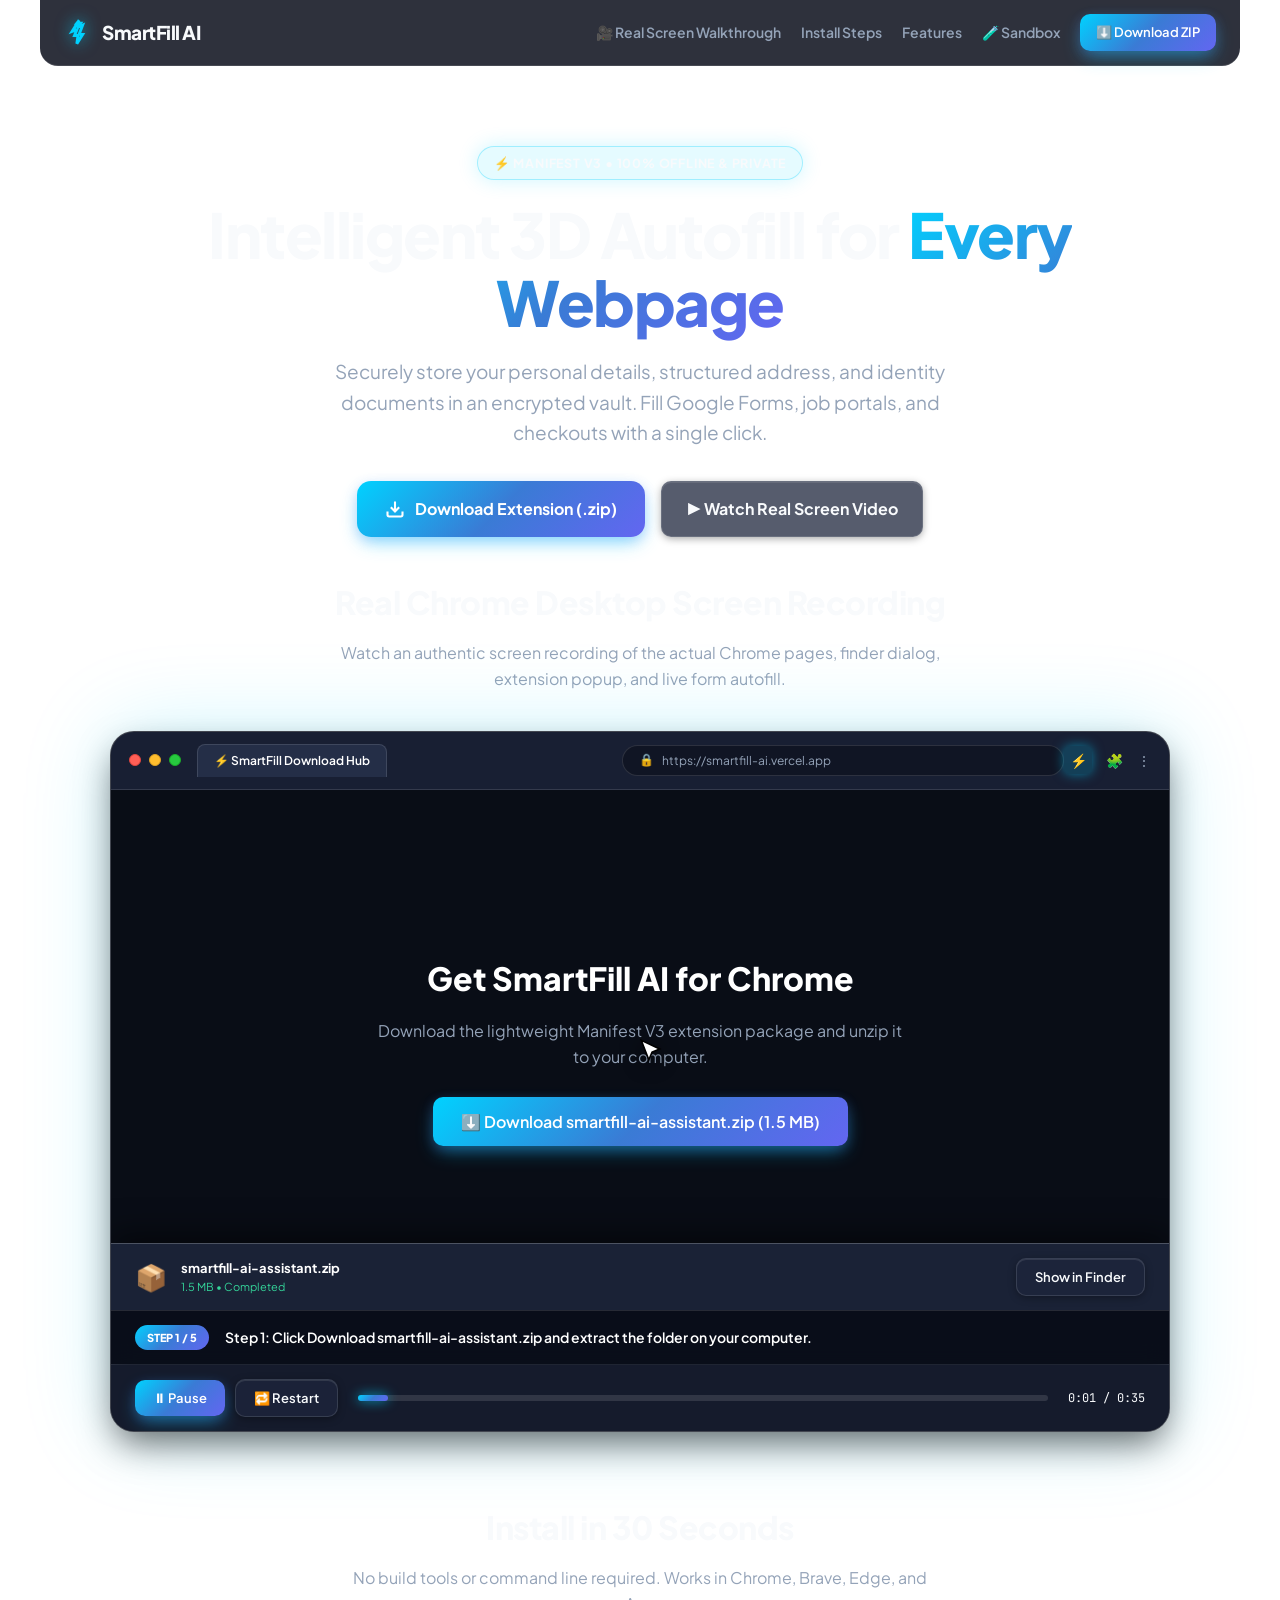
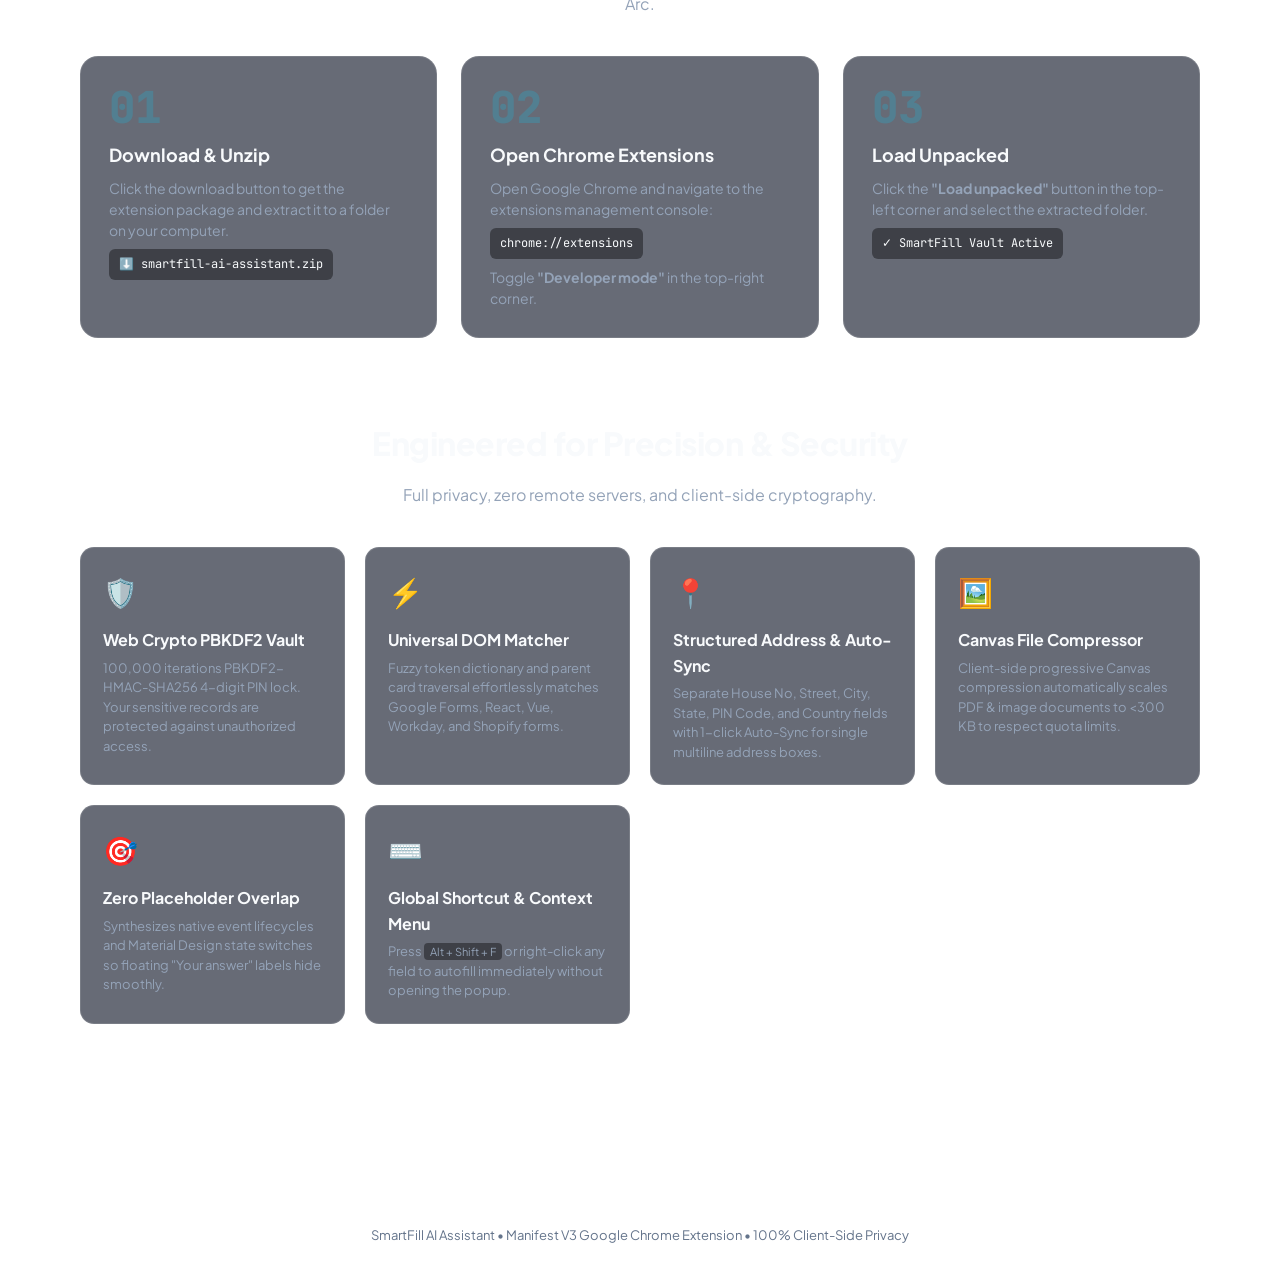
==== commit 7d24e9a3: "fix: restore full screen width layout on landing page" ====
--- a/index.html
+++ b/index.html
@@ -9,20 +9,26 @@
   <link rel="preconnect" href="https://fonts.gstatic.com" crossorigin>
   <link href="https://fonts.googleapis.com/css2?family=Outfit:wght@300;400;500;600;700;800;900&family=JetBrains+Mono:wght@400;500;700&display=swap" rel="stylesheet">
   <link rel="stylesheet" href="styles/3d-theme.css">
-  <link rel="stylesheet" href="popup/popup.css">
   <style>
     :root {
       --hero-glow: radial-gradient(circle at 50% 20%, rgba(0, 210, 255, 0.15), rgba(112, 0, 255, 0.12) 40%, transparent 70%);
     }
 
-    body {
-      background-color: var(--bg-deep);
-      background-image: var(--bg-mesh), var(--hero-glow);
-      color: var(--text-primary);
-      font-family: 'Outfit', -apple-system, sans-serif;
+    *, *::before, *::after {
+      box-sizing: border-box;
+    }
+
+    html, body {
+      width: 100% !important;
+      max-width: 100% !important;
+      min-height: 100vh;
       margin: 0;
       padding: 0;
       overflow-x: hidden;
+      background-color: var(--bg-deep) !important;
+      background-image: var(--bg-mesh), var(--hero-glow) !important;
+      color: var(--text-primary);
+      font-family: 'Outfit', -apple-system, sans-serif;
       line-height: 1.6;
     }
 
@@ -31,15 +37,16 @@
       position: sticky;
       top: 0;
       z-index: 100;
+      width: 100%;
+      max-width: 1200px;
       backdrop-filter: blur(20px);
       -webkit-backdrop-filter: blur(20px);
-      background: rgba(10, 14, 26, 0.75);
+      background: rgba(10, 14, 26, 0.85);
       border-bottom: 1px solid var(--glass-border);
       padding: 14px 24px;
       display: flex;
       justify-content: space-between;
       align-items: center;
-      max-width: 1200px;
       margin: 0 auto;
       border-radius: 0 0 var(--radius-lg) var(--radius-lg);
     }
@@ -503,8 +510,81 @@
       border-radius: 16px;
       box-shadow: 0 20px 60px rgba(0,0,0,0.85), 0 0 30px rgba(0, 210, 255, 0.3);
       border: 1px solid var(--glass-border-hover);
-      background: var(--bg-surface);
+      background: #111726;
       overflow: hidden;
+    }
+
+    .real-popup-mock-wrapper .header-card {
+      background: #161d2f;
+      border: 1px solid var(--glass-border);
+      border-radius: 12px;
+      margin: 12px;
+      padding: 12px;
+    }
+    .real-popup-mock-wrapper .header-top {
+      display: flex;
+      justify-content: space-between;
+      align-items: center;
+    }
+    .real-popup-mock-wrapper .brand-row {
+      display: flex;
+      align-items: center;
+      gap: 8px;
+    }
+    .real-popup-mock-wrapper .logo-badge {
+      width: 28px;
+      height: 28px;
+      display: flex;
+      align-items: center;
+      justify-content: center;
+    }
+    .real-popup-mock-wrapper .storage-widget {
+      margin: 8px 0;
+    }
+    .real-popup-mock-wrapper .storage-info-row {
+      display: flex;
+      justify-content: space-between;
+      font-size: 10px;
+      color: var(--text-muted);
+      margin-bottom: 3px;
+    }
+    .real-popup-mock-wrapper .meter-wrapper {
+      height: 4px;
+      background: rgba(255, 255, 255, 0.1);
+      border-radius: 2px;
+      overflow: hidden;
+    }
+    .real-popup-mock-wrapper .meter-fill {
+      height: 100%;
+      background: var(--primary-gradient);
+      border-radius: 2px;
+    }
+    .real-popup-mock-wrapper .header-actions {
+      display: flex;
+      gap: 8px;
+    }
+    .real-popup-mock-wrapper .nav-tabs {
+      display: flex;
+      gap: 4px;
+      background: rgba(0, 0, 0, 0.25);
+      padding: 3px;
+      border-radius: 8px;
+      margin: 8px 12px;
+    }
+    .real-popup-mock-wrapper .tab-btn {
+      flex: 1;
+      padding: 5px 0;
+      border: none;
+      background: none;
+      color: var(--text-muted);
+      font-size: 11px;
+      font-weight: 700;
+      border-radius: 6px;
+      cursor: pointer;
+    }
+    .real-popup-mock-wrapper .tab-btn.active {
+      background: var(--primary-gradient);
+      color: #fff;
     }
 
     /* REAL PAGE 5: Real Google Form */
